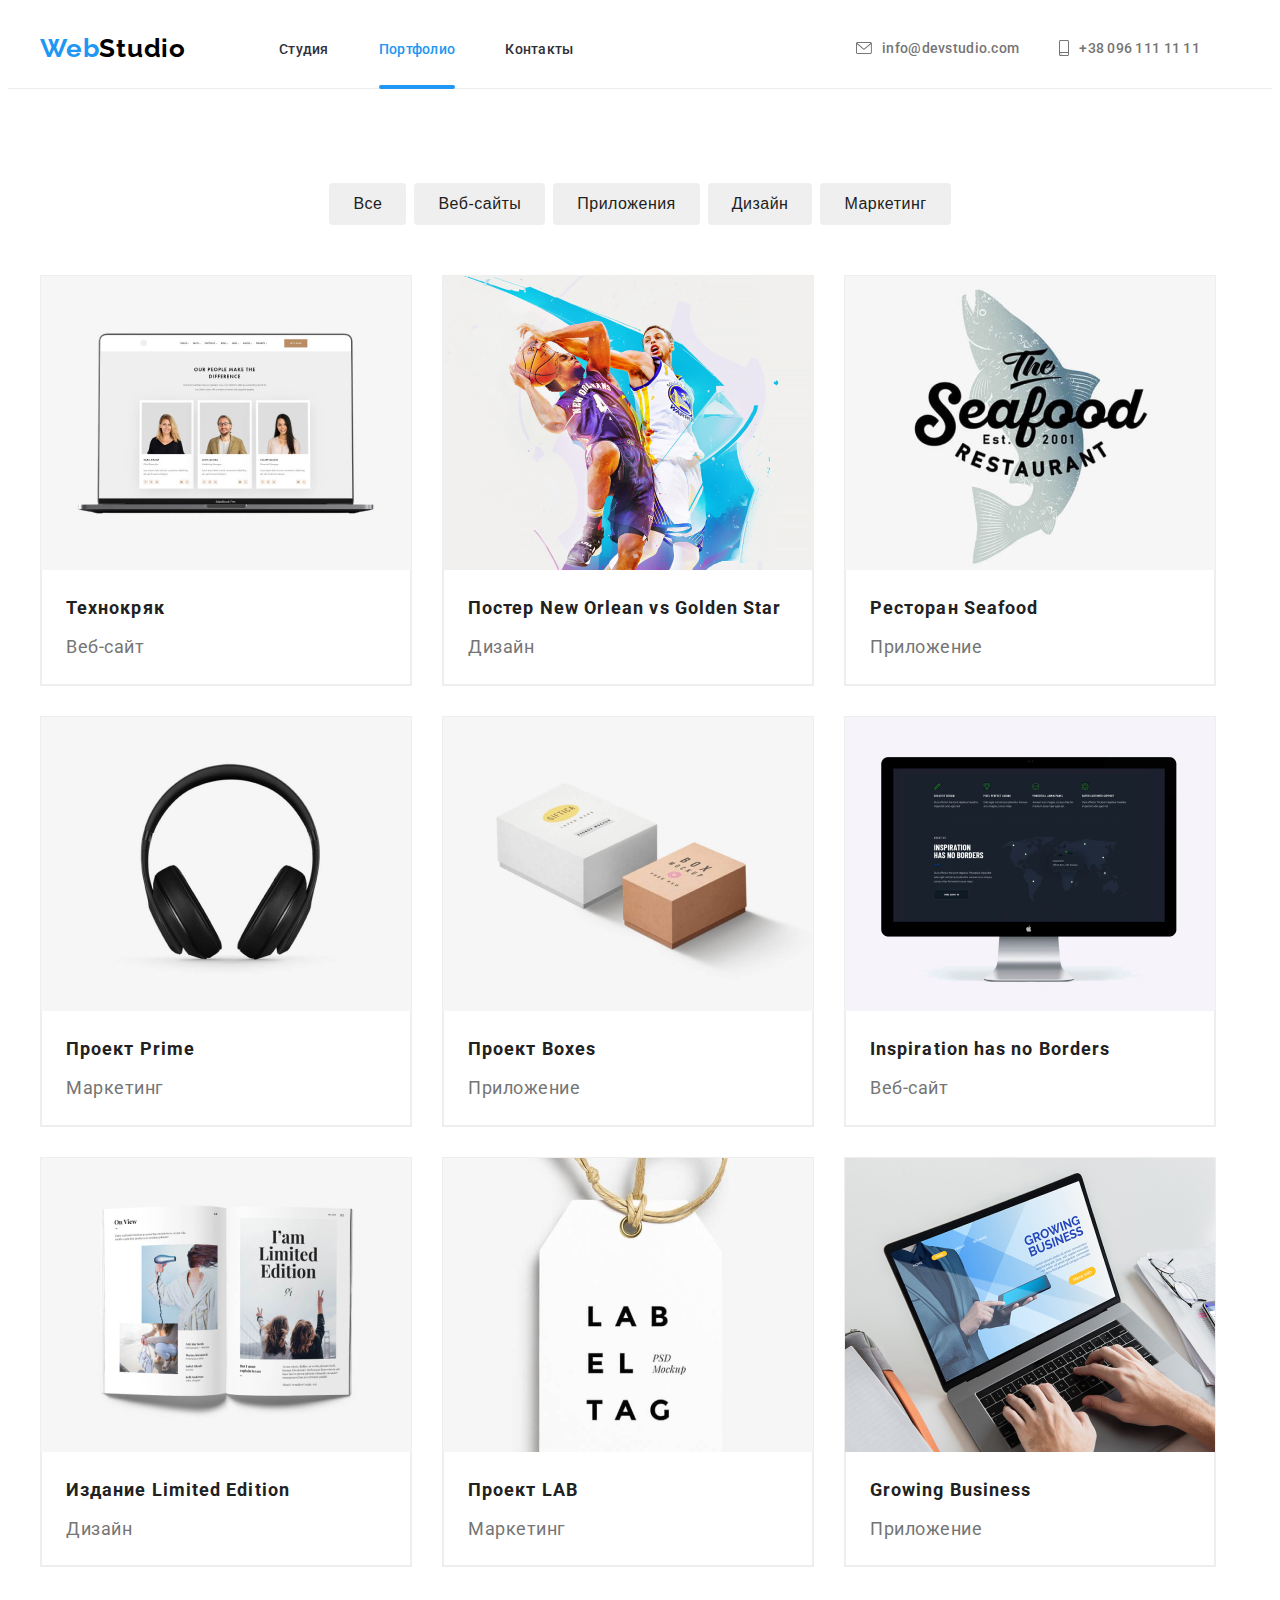
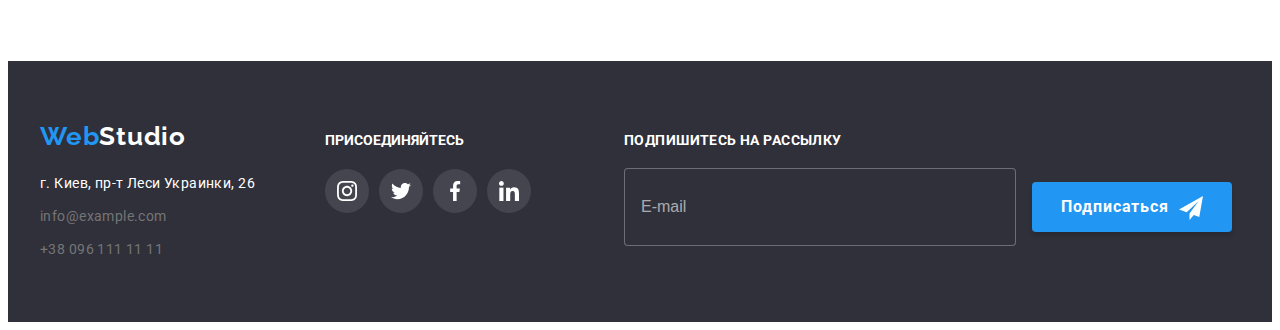
==== portfolio.html @ 3c667048 "hw 06 upd" ====
<!DOCTYPE html>
<html lang="ru">
  <head>
    <meta charset="UTF-8" />
    <meta http-equiv="X-UA-Compatible" content="IE=edge" />
    <meta name="viewport" content="width=device-width, initial-scale=1.0" />
    <title>Портфолио</title>
    <link rel="preconnect" href="https://fonts.googleapis.com" />
    <link rel="preconnect" href="https://fonts.gstatic.com" crossorigin />
    <link
      href="https://fonts.googleapis.com/css2?family=Montserrat:ital,wght@0,700;1,700&family=Raleway:wght@700&family=Roboto:wght@400;500;700;900&display=swap"
      rel="stylesheet"
    />
    <link
      rel="stylesheet"
      href="https://cdnjs.cloudflare.com/ajax/libs/modern-normalize/1.1.0/modern-normalize.min.css"
      integrity="sha512-wpPYUAdjBVSE4KJnH1VR1HeZfpl1ub8YT/NKx4PuQ5NmX2tKuGu6U/JRp5y+Y8XG2tV+wKQpNHVUX03MfMFn9Q=="
      crossorigin="anonymous"
      referrerpolicy="no-referrer"
    />
    <link rel="stylesheet" href="./css/styles.css" />
  </head>
  <body>
    <!--Header-->
    <header class="page-header">
      <div class="container page-header-container">
        <nav class="navigation">
          <a class="logo" href="index.html">
            Web<span class="logo-part-header">Studio</span>
          </a>
          <ul class="menu list">
            <li class="menu-item">
              <a class="menu-link link" href="index.html">Студия</a>
            </li>
            <li class="menu-item">
              <a class="menu-link current link" href="portfolio.html">Портфолио</a>
            </li>
            <li class="menu-item">
              <a class="menu-link link" href="">Контакты</a>
            </li>
          </ul>
        </nav>
        <ul class="contacts-list list">
          <li class="contacts-list-item">
            <a class="header-contacts-link" href="mailto:info@devstudio.com">
              <svg class="contact-icon" width="16" height="12">
                <use href="./images/sprite.svg#email"></use>
              </svg>
              info@devstudio.com</a
            >
          </li>
          <li class="contacts-list-item">
            <a class="header-contacts-link" href="tel:+380961111111">
              <svg class="contact-icon" width="10" height="16">
                <use href="./images/sprite.svg#phone"></use>
              </svg>
              +38 096 111 11 11
            </a>
          </li>
        </ul>
      </div>
    </header>
    <main>
      <section class="section">
        <div class="container">
          <ul class="button-list list">
            <li class="button-list-item">
              <button class="modal-btn-portfolio" type="button">Все</button>
            </li>
            <li class="button-list-item">
              <button class="modal-btn-portfolio" type="button">
                Веб-сайты
              </button>
            </li>
            <li class="button-list-item">
              <button class="modal-btn-portfolio" type="button">
                Приложения
              </button>
            </li>
            <li class="button-list-item">
              <button class="modal-btn-portfolio" type="button">Дизайн</button>
            </li>
            <li class="button-list-item">
              <button class="modal-btn-portfolio" type="button">
                Маркетинг
              </button>
            </li>
          </ul>
          <ul class="portfolio-list list">
            <li class="portfolio-list-item">
              <a href="#" class="portfolio-link">
              <div class="portfolio-card-thumb">
              <img
                src="./images/techno.jpg"
                alt="Технокряк"
                width="370"
                height="294"
              />
              <div class="portfolio-overlay-container">
                <p class="overlay-text">
                Ресурс предлагает комплексные предложения с разным уровнем функционала и сервисов. 
                Все это позволит посетителю получить исчерпывающие сведения o компании или частном лице.
                </p>
              </div>  
              </div>
              <div class="portfolio-border">
                <h2 class="project-title">Технокряк</h2>
                <p class="project-type">Веб-сайт</p>
              </div>
              </a>
            </li>
            <li class="portfolio-list-item">
              <a href="" class="portfolio-link">
              <div class="portfolio-card-thumb">
              <img
                src="./images/goldenstar.jpg"
                alt="Постер New Orlean vs Golden Star"
                width="370"
                height="294"
              />
              <div class="portfolio-overlay-container">
                <p class="overlay-text">
                Ресурс предлагает комплексные предложения с разным уровнем функционала и сервисов. Все это позволит посетителю получить исчерпывающие сведения o компании или частном лице.
                </p>
              </div>
              </div>
              <div class="portfolio-border">
                <h2 class="project-title">Постер New Orlean vs Golden Star</h2>
                <p class="project-type">Дизайн</p>
              </div>
              </a>
            </li>
            <li class="portfolio-list-item">
              <a href="#" class="portfolio-link">
              <div class="portfolio-card-thumb">
              <img
                src="./images/seafood.jpg"
                alt="Ресторан Seafood"
                width="370"
                height="294"
              />
              <div class="portfolio-overlay-container">
                <p class="overlay-text">
                Ресурс предлагает комплексные предложения с разным уровнем функционала и сервисов. Все это позволит посетителю получить исчерпывающие сведения o компании или частном лице.
                </p>
              </div>
              </div>
              <div class="portfolio-border">
                <h2 class="project-title">Ресторан Seafood</h2>
                <p class="project-type">Приложение</p>
              </div>
              </a>
            </li>
            <li class="portfolio-list-item">
              <a href="#" class="portfolio-link">
              <div class="portfolio-card-thumb">
              <img
                src="./images/prime.jpg"
                alt="Проект Prime"
                width="370"
                height="294"
              />
              <div class="portfolio-overlay-container">
                <p class="overlay-text">
                Ресурс предлагает комплексные предложения с разным уровнем функционала и сервисов. Все это позволит посетителю получить исчерпывающие сведения o компании или частном лице.
              </p>
              </div>
              </div>        
              <div class="portfolio-border">
                <h2 class="project-title">Проект Prime</h2>
                <p class="project-type">Маркетинг</p>
              </div>
              </a>
            </li>
            <li class="portfolio-list-item">
              <a href="#" class="portfolio-link">
              <div class="portfolio-card-thumb">
              <img
                src="./images/boxes.jpg"
                alt="Проект Boxes"
                width="370"
                height="294"
              />
              <div class="portfolio-overlay-container">
                <p class="overlay-text">
                Ресурс предлагает комплексные предложения с разным уровнем функционала и сервисов. Все это позволит посетителю получить исчерпывающие сведения o компании или частном лице.
                </p>
              </div>
              </div>              
              <div class="portfolio-border">
                <h2 class="project-title">Проект Boxes</h2>
                <p class="project-type">Приложение</p>
              </div>
              </a>
            </li>
            <li class="portfolio-list-item">
              <a href="#" class="portfolio-link">
              <div class="portfolio-card-thumb">
              <img
                src="./images/inspiration.jpg"
                alt="Inspiration has no Borders"
                width="370"
                height="294"
              />
              <div class="portfolio-overlay-container">
                <p class="overlay-text">
                Ресурс предлагает комплексные предложения с разным уровнем функционала и сервисов. Все это позволит посетителю получить исчерпывающие сведения o компании или частном лице.
                </p>
              </div>
              </div>              
              <div class="portfolio-border">
                <h2 class="project-title">Inspiration has no Borders</h2>
                <p class="project-type">Веб-сайт</p>
              </div>
              </a>
            </li>
            <li class="portfolio-list-item">
              <a href="#" class="portfolio-link">
              <div class="portfolio-card-thumb">
              <img
                src="./images/edition.jpg"
                alt="Издание Limited Edition"
                width="370"
                height="294"
              />
              <div class="portfolio-overlay-container">
                <p class="overlay-text">
                Ресурс предлагает комплексные предложения с разным уровнем функционала и сервисов. Все это позволит посетителю получить исчерпывающие сведения o компании или частном лице.
                </p>
              </div>
              </div>
              <div class="portfolio-border">
                <h2 class="project-title">Издание Limited Edition</h2>
                <p class="project-type">Дизайн</p>
              </div>
              </a>
            </li>
            <li class="portfolio-list-item">
              <a href="#" class="portfolio-link">
              <div class="portfolio-card-thumb">
              <img
                src="./images/lab.jpg"
                alt="Проект LAB"
                width="370"
                height="294"
              />
              <div class="portfolio-overlay-container">
                <p class="overlay-text">
                Ресурс предлагает комплексные предложения с разным уровнем функционала и сервисов. Все это позволит посетителю получить исчерпывающие сведения o компании или частном лице.
                </p>
                </div>
              </div>
              <div class="portfolio-border">
                <h2 class="project-title">Проект LAB</h2>
                <p class="project-type">Маркетинг</p>
              </div>
              </a>
            </li>
            <li class="portfolio-list-item">
              <a href="#" class="portfolio-link">
              <div class="portfolio-card-thumb">
              <img
                src="./images/business.jpg"
                alt="Growing Business"
                width="370"
                height="294"
              />
              <div class="portfolio-overlay-container">
                <p class="overlay-text">
                Ресурс предлагает комплексные предложения с разным уровнем функционала и сервисов. Все это позволит посетителю получить исчерпывающие сведения o компании или частном лице.
                </p>
                </div>
              </div>
              <div class="portfolio-border">
                <h2 class="project-title">Growing Business</h2>
                <p class="project-type">Приложение</p>
              </div>
              </a>
            </li>
          </ul>
        </div>
      </section>
    </main>
    <!--Footer-->
    <footer class="page-footer">
      <div class="container">
        <div class="footer-wrapper">
          <div class="adress-wrapper">
        <a class="logo-footer" href="index.html">
          Web<span class="logo-part-footer">Studio</span>
        </a>
        <address class="footer-address">
          <ul class="footer-address-list list">
            <li class="footer-list-item">
              <a
                class="footer-address-maps link"
                href="https://goo.gl/maps/jiqahMMm5n6kGXaM7"
                target="_blank"
                rel="noopener noreferrer"
              >
                г. Киев, пр-т Леси Украинки, 26</a
              >
            </li>
            <li class="footer-list-item">
              <a class="footer-contact-mail" href="mailto:info@example.com"
                >info@example.com</a
              >
            </li>
            <li class="footer-list-item">
              <a class="footer-phone-number" href="tel:+380961111111">
                +38 096 111 11 11</a
              >
            </li>
          </ul>
        </address>
      </div>
      <div class="follow-us-container">
        <p class="footer-social-title">ПРИСОЕДИНЯЙТЕСЬ</p>
        <ul class="footer-social-list list">
          <li class="footer-social-item">
            <a
              class="socials-link"
              href=""
              target="_blank"
              rel="noopener noreferrer"
              aria-label="Instagram"
            >
              <svg class="icon-footer" width="20" height="20">
                <use href="./images/sprite.svg#instagram-1"></use>
              </svg>
            </a>
          </li>
          <li class="footer-social-item">
            <a
              class="socials-link"
              href=""
              target="_blank"
              rel="noopener noreferrer"
              aria-label="Twitter"
            >
              <svg class="icon-footer" width="20" height="20">
                <use href="./images/sprite.svg#twitter-1"></use>
              </svg>
            </a>
          </li>
          <li class="footer-social-item">
            <a
              class="socials-link"
              href=""
              target="_blank"
              rel="noopener noreferrer"
              aria-label="Facebook"
            >
              <svg class="icon-footer" width="20" height="20">
                <use href="./images/sprite.svg#facebook-1"></use>
              </svg>
            </a>
          </li>
          <li class="footer-social-item">
            <a
              class="socials-link"
              href=""
              target="_blank"
              rel="noopener noreferrer"
              aria-label="Linkedin"
            >
              <svg class="icon-footer" width="20" height="20">
                <use href="./images/sprite.svg#linkedin-1"></use>
              </svg>
            </a>
          </li>
        </ul>
      </div>
      <div class="footer-sm-follow">
        <p class="footer-sm-text">Подпишитесь на рассылку</p>
        <form class="footer-sm-form">
          <label for="submit-mail" class="footer-sm-label"></label>
          <input class="footer-sm-input" type="email" name="submit-email" id="submit-email" placeholder="E-mail">
          <button class="footer-sm-button" type="submit">Подписаться
            <div class="send-icon-container">
              <svg class="send-icon">
                <use href="./images/icons.svg#send-icon"></use>
              </svg>
            </div>
          </button>
        </form>
      </div>
    </div>
  </div>
    </footer>
  </body>
</html>
---- css/styles.css ----
:root {
    --white: #fff;
    --dark-white: #f5f4fa;
    --black: #000;
    --dark-grey: #2F303A;
    --light-grey: #757575;
    --nero-grey: #212121;
    --aqua-blue: #2196f3;
    --btn-blue: #188ce8;
    --header-grey: #ECECEC;
    --border-grey: #EEEEEE;
    --border-second-color: #afb1b8;
    --transition-duration-function: 250ms cubic-bezier(0.4, 0, 0.2, 1);
    --backdrop-bg-color: #00000033;
    --modal-button-border: #0000001A;
}

body {
    font-family: 'Roboto', sans-serif;

}

h1,
h2,
h3,
p {
    margin-top: 0;
    margin-bottom: 0;
}

ul,
ol {
    margin-top: 0;
    margin-bottom: 0;
    padding-left: 0;
}

header {
    border-bottom: 1px solid var(--header-grey);
}



img {
    display: block;
}

.container {
    width: 1200px;
    margin-left: auto;
    margin-right: auto;
    padding-left: 15px;
    padding-right: 15px;
}

.section {
    padding-top: 94px;
    padding-bottom: 94px;
}


.page-header-container {
     display: flex;
     align-items: center;
     justify-content: space-between;
}

.navigation {
    display: flex;
    align-items: center;
    justify-content: space-between;
}

.contacts-list {
    display: flex;
    justify-content: space-between;
}

.menu {
    display: flex;
    margin-left: 93px;
}
 
.link {
    position: relative;
    text-decoration: none;
    transition-property: color;
    transition-duration: 250ms;
    transition-timing-function: cubic-bezier(0.4, 0, 0.2, 1);
}
 
.link:hover,
.link:focus {
    color: var(--aqua-blue);
    fill: var(--aqua-blue);
}



.list {
    list-style: none;
}


.menu-link {
    display: block;
    font-weight: 500;
    font-size: 14px;
    line-height: 1.14;
    letter-spacing: 0.02em; 
    color: var(--dark-grey);

    transition-property: color;
    transition-duration: 250ms;
    transition-timing-function: cubic-bezier(0.4, 0, 0.2, 1);

}


.menu-link:hover,
.menu-link:focus {
    color: var(--aqua-blue);
}

.current {
    color: var(--aqua-blue);
}

.menu-item {
    position: relative;
}

.menu-link {
    display: inline-block;
}

.menu-item .current::after {
    content: "";
    width: 100%;
    height: 4px;
    position: absolute;
    right: 0;
    bottom: -32px;

    background-color: var(--aqua-blue);
    border-radius: 2px;
}

.menu-item:not(:last-child) {
    margin-right: 50px;
}


.logo {
    font-family: 'Raleway', sans-serif;
    font-weight: 700;
    font-size: 26px;
    line-height: 1.19;
    letter-spacing: 0.03em;   
    color: var(--aqua-blue);
    text-decoration: none;
}

.logo-footer {
    font-family: 'Raleway', sans-serif;
    font-weight: 700;
    font-size: 26px;
    line-height: 1.19;
    letter-spacing: 0.03em;
    color: var(--aqua-blue);
    text-decoration: none;
}

.logo-part-header {
    font-family: 'Raleway', sans-serif;
    font-weight: 700;
    font-size: 26px;
    line-height: 1.19;
    letter-spacing: 0.03em;
    color: var(--black);
}

.logo-part-footer {
    font-family: 'Raleway', sans-serif;
    font-weight: 700;
    font-size: 26px;
    line-height: 1.19;
    letter-spacing: 0.03em;
    color: var(--white)
}

.contacts-list-item {
    margin-left: auto;
    margin-right: 40px;
}

.contact-icon {
    margin-right: 10px;
}

.contact-icon {
    fill: currentColor;
    transition-property: fill;
    transition-duration: 250ms;
    transition-timing-function: cubic-bezier(0.4, 0, 0.2, 1);
}



.header-contacts-link {
    display: flex;
    padding: 32px 0 32px;
    align-items: center;
    font-weight: 500;
    font-size: 14px;
    line-height: 16px;
    letter-spacing: 0.02em;
    text-decoration: none;
    color: var(--light-grey);
    transition-property: color, fill;
    transition-duration: 250ms;
    transition-timing-function: cubic-bezier(0.4, 0, 0.2, 1);
} 

.header-contacts-link:hover,
.header-contacts-link:focus {
    color: var(--aqua-blue);
    fill: var(--aqua-blue);
}

.contact-icon:hover {
    fill: var(--aqua-blue);
}


.hero {
    padding-top: 200px;
    padding-bottom: 200px;
    margin: auto;
    max-width: 1600px;
    min-height: 600px;
    background-color: var(--dark-grey);
    background-image: linear-gradient(to right, rgba(47, 48, 58, 0.4), rgba(47, 48, 58, 0.4)), url(../images/hero/bg.jpeg.jpg);
    background-repeat: no-repeat;
    background-position: center;
    background-size: cover;
    text-align: center;
}


.studio-tagline {
    margin-bottom: 30px;
    margin: 0 auto 30px auto;
    width: 696px;
    font-weight: 900;
    font-size: 44px;
    line-height: 1.36;
    text-align: center;
    letter-spacing: 0.06em;
    text-transform: uppercase;
    color: var(--white);
}
.modal-btn {
    margin: 0 auto;
    padding: 10px 32px;
    font-weight: 700;
    font-size: 16px;
    line-height: 1.88;
    letter-spacing: 0.06em;
    cursor: pointer;
    color: var(--white);
    background-color: var(--aqua-blue);
    border: none;
    display: block;
    outline: none;
    box-shadow: 0px 4px 4px rgba(0, 0, 0, 0.15);
    border-radius: 4px;

    transition-property: background-color;
    transition-duration: 250ms;
    transition-timing-function: cubic-bezier(0.4, 0, 0.2, 1);
}

.modal-btn:hover,
.modal-btn:focus {
    background-color: var(--btn-blue);
    color: var(--white);
}

.section-begin-title {
    margin-bottom: 50px;
    font-weight: 700;
    font-size: 36px;
    line-height: 1.17;
    text-align: center;
    letter-spacing: 0.03em;
    color: var(--nero-grey);
}

.visually-hidden {
    position: absolute;
    width: 1px;
    height: 1px;
    margin: -1px;
    margin: 0;
    padding: 0;
    overflow: hidden;
    border: 0;
    clip: rect(0 0 0 0);
}


.advantages-section {
    padding-bottom: 0;
}

.advantages-list {
    display: flex;
    flex-wrap: wrap;
}

.advantages-list-title {
    margin-bottom: 10px;
    font-weight: 700;
    font-size: 14px;
    line-height: 1.14;
    letter-spacing: 0.03em;
    text-transform: uppercase;
    color: var(--nero-grey);
}

.advantages-list-item {
    width: 270px;
    flex-basis: calc((100% - 120px) / 4);
    margin-right: 30px;
}

.advantages-svg-container {
    display: flex;
    justify-content: center;
    align-items: center;
    background-color: var(--dark-white);
    width: 270px;
    height: 120px;
    margin-bottom: 30px;
    border-radius: 4px;
}

/*.team-members-card {
    background-color: var(--white);
    border-radius: 0px 0px 4px 4px;
    box-shadow: 0px 1px 3px rgba(0, 0, 0, 0.12), 0px 1px 1px rgba(0, 0, 0, 0.14), 0px 2px 1px rgba(0, 0, 0, 0.2);
}*/

.advantages-svg {
    margin: 25px 100px;
    width: 70px;
    height: 70px;
    background-position: center;
}

.advantages-list-item:last-child{
    margin-right: 0;
}


.advantages-text {
    font-size: 14px;
    line-height: 1.71;
    letter-spacing: 0.03em;
    color: var(--light-grey);
}

.services-section {
    padding-top: 0px;
}

.services-title {
    margin-bottom: 50px;
    font-weight: 700;
    font-size: 36px;
    line-height: 1.17;
    letter-spacing: 0.03em;
    text-align: center;
    color: var(--black)
}

.service-list {
    display: flex;
    justify-content: space-between;
    display: flex;
}

.service-list-item {
    position: relative;
}

.service-list-item:not(:last-child) {
    margin-right: 30px;
}

.service-img {
    display: block;
}

.services-container {
    position: relative;
}

.services-text-container {
    position: absolute;
    bottom: 0;
    right: 0;

    display: flex;
    justify-content: center;
    align-items: center;

    width: 370px;
    height: 70px;
    background: var(--dark-grey);
    opacity: 0.8;
    
}


.services-text-container .services-text {
    font-weight: 700;
    font-size: 14px;
    line-height: 1.1;
    letter-spacing: 0.03em;
    text-align: center;

    text-transform: uppercase;
    color: var(--white);
}

.team-members-section {
    font-size: 16px;
    line-height: 1.19;
    letter-spacing: 0.03em;
    background-color: var(--dark-white);
}

.team-members-list {
    display: flex;
}

.team-members-title {
    margin-bottom: 50px;
    font-weight: 700;
    font-size: 36px;
    line-height: 1.17;
    letter-spacing: 0.03em;
    text-align: center;
    color: var(--black)
}

.team-img {
    display: block;
}


.team-members-list {
    letter-spacing: 0.03em;
    display: flex;
    flex-wrap: wrap;
}

.team-members-card {
    background-color: var(--white);
    border-radius: 0px 0px 4px 4px;
    box-shadow: 0px 1px 3px rgba(0, 0, 0, 0.12),0px 1px 1px rgba(0, 0, 0, 0.14),0px 2px 1px rgba(0, 0, 0, 0.2);
}

.team-members-card:not(:nth-child(4n)) {
    margin-right: 30px;
}

.team-members-card-wrapper {
    padding-top: 30px;
    padding-bottom: 30px;
}



.team-member-name {
    margin-bottom: 10px;
    font-weight: 500;
    font-size: 16px;
    line-height: 1.19;
    text-align: center;
    letter-spacing: 0.03em;
    color: var(--nero-grey);
}

.team-member-profession {
    margin-bottom: 16px;
    font-size: 16px;
    line-height: 1.19;
    text-align: center;
    letter-spacing: 0.03em;
    color: var(--light-grey);
}

.team-box-link {
    display: flex;
    margin: 0;
    padding: 0;
    justify-content: center;
}

.sm-list {
    margin-right: 10px;
    display: flex;
    flex-basis: calc(100% / 6 - 30px);
}

.contacts-link {
    display: flex;
    align-items: center;
    justify-content: center;
    width: 44px;
    height: 44px;
    border-radius: 50%;
    background-color: var(--white);

    transition-property: background-color;
    transition-duration: 250ms;
    transition-timing-function: cubic-bezier(0.4, 0, 0.2, 1);
}

.contacts-link:not(:last-child) {
    margin-right: 10px;
}

.contacts-link:hover,
.contacts-link:focus {
    background-color: var(--aqua-blue);
}

.contacts-link:hover .sm-icon,
.contacts-link:focus .sm-icon {
    fill: var(--white);
}

.sm-icon {
    width: 20px;
    height:20px;
    fill: var(--border-second-color)

}


.item-partner {
    display: flex;
    justify-content: space-between;
    margin: 0;
    padding: 0;
}

.title-partner {
    color: var(--nero-grey);
    font-weight: 700;
    font-size: 36px;
    line-height: 1.17;
    text-align: center;
    margin-bottom: 50px;
}

.section-partner {
    display: block;
    flex-basis: calc(100% / 6 - 30px);
}

.section-partner:not(:last-child) {
    margin-right: 30px;
}


.partner-icon {
    fill: var(--border-second-color);
    transition-property: fill;
    transition-duration: 250ms;
    transition-timing-function: cubic-bezier(0.4, 0, 0.2, 1);
}

.partner-icon:hover,
.partner-icon:focus {
    fill: var(--aqua-blue);
}

.partner-link {
    display: flex;
    justify-content: center;
    align-items: center;
    width: 170px;
    height: 90px;
    border: 1px solid var(--border-second-color);
    border-radius: 4px;

}

.partner-link {
    transition-property: border-color;
    transition-duration: 250ms;
    transition-timing-function: cubic-bezier(0.4, 0, 0.2, 1);
}

.partner-link:hover,
.partner-link:focus {
    border-color: var(--aqua-blue);
}

.partner-link:hover .partner-icon,
.partner-link:focus .partner-icon {
    fill: var(--aqua-blue);
}


.page-footer {
    padding-top: 60px;
    padding-bottom: 60px;
    background-color: var(--dark-grey);
}

.footer-wrapper {
    display: flex;
    align-items: baseline;
}



.footer-address {
    margin-top: 20px;
    font-style: inherit;
    letter-spacing: 0.03em;
}

.footer-list-item:not(:last-child) {
    margin-bottom: 9px;
}

.footer-address-maps {
    font-size: 14px;
    line-height: 1.7;
    letter-spacing: 0.03em;
    color: var(--white);
}

.footer-contact-mail {
    font-size: 14px;
    line-height: 1.7;
    letter-spacing: 0.03em;
    color: var(--light-grey);
    text-decoration: none;

}

.footer-phone-number {
    font-size: 14px;
    line-height: 1.7;
    letter-spacing: 0.03em;
    color: var(--light-grey); 
    text-decoration: none;
}

.footer-contact-mail,
.footer-phone-number {
    transition-property: color;
    transition-duration: 250ms;
    transition-timing-function: cubic-bezier(0.4, 0, 0.2, 1);
}

.footer-address-maps {
    color: var(--white);
    font-style: normal;
    display: block;
    padding: 0;
    margin: 0;

    transition-property: color;
    transition-duration: 250ms;
    transition-timing-function: cubic-bezier(0.4, 0, 0.2, 1);
}


.footer-contact-mail:hover,
.footer-contact-mail:focus {
    color: var(--aqua-blue);
}

.footer-phone-number:hover,
.footer-phone-number:focus {
    color: var(--aqua-blue);
}


.follow-us-container {
    margin-left: 70px;
}

.footer-social-title {
    margin-bottom: 20px;
    font-weight: 700;
    font-size: 14px;
    line-height: 1.14;
    text-transform: uppercase;
    color: var(--white);
    
}


.footer-social-list {
    display: flex;
    gap: 10px;
}

.footer-social-item {
    width: 44px;
    height: 44px;
}


.socials-link {
    display: flex;
    width: 44px;
    height: 44px;
    border-radius: 50%;

    align-items: center;
    justify-content: center;

    color: var(--white);
    background-color: rgba(255, 255, 255, 0.1);
}

.socials-link {
    transition-property: background-color;
    transition-duration: 250ms;
    transition-timing-function: cubic-bezier(0.4, 0, 0.2, 1);
}

.socials-link:hover,
.socials-link:focus {
    color: var(--white);
    background-color: var(--aqua-blue);
}

.icon-footer {
    fill: var(--white);
}

.footer-sm-follow {
    margin-left: 93px;

}
.footer-sm-text {
    margin-bottom: 20px;
    font-family: 'Roboto';
    font-weight: 700;
    font-size: 14px;
    line-height: calc(16 / 14);
    letter-spacing: 0.03em;
    text-transform: uppercase;
    color: var(--white);
}

.footer-sm-input {
    width: 358px;
    height: 50px;
    margin: 0;
    padding: 13px 16px;
    border-radius: 4px;

    border: 1px solid rgba(255, 255, 255, 0.3);
    background-color: var(--dark-grey);
    color: var(--white);

    cursor: pointer;

    transition-property: border-color;
    transition-duration: 250ms;
    transition-timing-function: cubic-bezier(0.4, 0, 0.2, 1);
}

.footer-sm-input:hover,
.footer-sm-input:focus {
    outline: none;
    border-color: var(--aqua-blue);
}

.footer-sm-input::placeholder {
    font-size: 16px;
    line-height: 1.25;

    color: rgba(255, 255, 255, 0.6);
}

.footer-sm-button {
    display: inline-flex;
    align-items: center;
    justify-content: center;
    
    width: 200px;
    height: 50px;

    border: none;
    margin: 0;
    border-radius: 4px;
  
    background: var(--aqua-blue);
    box-shadow: 0px 4px 4px rgba(0, 0, 0, 0.15);
    color: var(--white);
    
    font-family: 'Roboto';
    font-weight: 700;
    font-size: 16px;
    line-height: 1.87;
    letter-spacing: 0.06em;
  
    cursor: pointer;
    margin-left: 12px;

    transition-property: background-color;
    transition-duration: 250ms;
    transition-timing-function: cubic-bezier(0.4, 0, 0.2, 1);

}

.footer-sm-button:hover,
.footer-sm-button:focus {
    background-color: var(--btn-blue);
}

.send-icon-container {
    margin-left: 10px;
    margin-top: 13px;
}

.send-icon {
    width: 24px;
    height: 24px;
    fill: var(--white);
}


/*============================Portfolio==========================*/

.button-list {
    margin-bottom: 50px;
    display: flex;
    justify-content: center;
}

.portfolio-list {
    display: flex;
    flex-wrap: wrap;
    flex-basis: calc(100% - 60px / 2);
    margin: 0;
    padding: 0;
}

.portfolio-list-item {
    display: flex;
    width: 370px;
    margin-right: 30px;
    margin-bottom: 30px;
    background-color: var(--white);
    border: 1px solid var(--border-grey);
}



.portfolio-list-item:hover,
.portfolio-list-item:focus {
    box-shadow: 0px 1px 1px rgba(0, 0, 0, 0.12), 0px 4px 4px rgba(0, 0, 0, 0.06), 1px 4px 6px rgba(0, 0, 0, 0.16);

}


.portfolio-list-item:nth-child(3n) {
    margin-right: 0px;
}

.portfolio-list-item:nth-last-child(-n + 3) {
    margin-bottom: 0px;
}


.portfolio-link {
    display: inline-block;
    text-decoration: none;
    width: 100%;
    height: 100%;
    transition-property: box-shadow;
    transition-duration: 250ms;
    transition-timing-function: cubic-bezier(0.4, 0, 0.2, 1);
}

.portfolio-link:hover,
.portfolio-link:focus {
    box-shadow: 0px 4px 4px rgba(0, 0, 0, 0.25);
}

.portfolio-card-thumb {
    position: relative;
    overflow: hidden;
}

.portfolio-overlay-container {
    position: absolute;
    top: 0;
    left: 0;
    width: 100%;
    height: 100%;


    transform: translateY(200%);
    transition-property: transform;
    transition-duration: 250ms;
    transition-timing-function: cubic-bezier(0.4, 0, 0.2, 1);

    background: var(--aqua-blue);

    padding: 63px 23px;
}

.portfolio-link:hover .portfolio-overlay-container,
.portfolio-link:focus .portfolio-overlay-container {


    transform: translateY(0);
}

.overlay-text {
    font-size: 18px;
    line-height: 156%;
    color: var(--white);
}



.portfolio-border {
    padding: 20px 24px;
    border-left: 1px solid var(--border-grey);
    border-top: 0;
    border-right: 1px solid var(--border-grey);
    border-bottom: 1px solid var(--border-grey);

}





.project-title {
    margin-bottom: 4px;
    font-weight: 700;
    font-size: 18px;
    line-height: 2;
    letter-spacing: 0.06em;
    color: var(--nero-grey);
}



.project-type {
    font-size: 18px;
    line-height: 1.88;
    letter-spacing: 0.03em;
    color: var(--light-grey);
}

/*
.modal-btn-portfolio-link {
    color: var(--nero-grey);
    transition: color var(--transition-duration-function);
}*/

.modal-btn-portfolio {
    padding: 6px 22px;
    font-weight: 500;
    font-size: 16px;
    line-height: 1.62;
    text-align: center;
    letter-spacing: 0.03em;
    cursor: pointer;
    color: var(--nero-grey);
    border-radius: 4px;
    border-color: transparent;
    transition-property: color;
    transition-duration: 250ms;
    transition-timing-function: cubic-bezier(0.4, 0, 0.2, 1);
}

.modal-btn-portfolio:hover,
.modal-btn-portfolio:focus {
    background-color: var(--aqua-blue);
    box-shadow: 0px 3px 1px rgba(0, 0, 0, 0.1), 0px 1px 2px rgba(0, 0, 0, 0.08), 0px 2px 2px rgba(0, 0, 0, 0.12);
    color: var(--dark-white);
}

.button-list-item:not(:last-child) {
    margin-right: 8px;
}



/*backdrop*/

.backdrop {
    position: fixed;
    top: 0;
    left: 0;
    width: 100%;
    height: 100%;

    background-color: var(--backdrop-bg-color);
    z-index: 100;
    transition-property: opacity, visibility;
    transition-duration: 250ms;
    transition-timing-function: cubic-bezier(0.4, 0, 0.2, 1);

}   

.backdrop.is-hidden {
    visibility: hidden;
    opacity: 0;
    pointer-events: none;
}

.backdrop.backdrop.is-hidden .modal {
    transform: translate(-50%, -50%) scale(0.8);
}

.modal {
    position: absolute;
    min-width: 530px;
    min-height: 580px;
    background-color: var(--white);
    top: 50%;
    left: 50%;
    transform: translate(-50%, -50%);
    padding: 40px;
    box-shadow: 0px 1px 3px rgba(0, 0, 0, 0.12), 0px 1px 1px rgba(0, 0, 0, 0.14),
    0px 2px 1px rgba(0, 0, 0, 0.2);
    border-radius: 4px;

    transform: translate(-50%, -50%) scale(1);
    transition-property: opacity;
    transition-duration: 250ms;
    transition-timing-function: cubic-bezier(0.4, 0, 0.2, 1);
}



.modal-close-button {
    position: absolute;
    top: 8px;
    right: 8px;
    width: 30px;
    height: 30px;
    background-color: transparent;
    border: 1px solid rgba(0, 0, 0, 0.1);
    padding: 0;
    border-radius: 50%;
    display: flex;
    justify-content: center;
    align-items: center;
    cursor: pointer;

    transition-property: color;
    transition-duration: 250ms;
    transition-timing-function: cubic-bezier(0.4, 0, 0.2, 1);
}

.modal-close-button:hover,
.modal-close-button:focus {
    fill: var(--btn-blue);
}

.modal-close-icon {
    width: 18px;
    height: 18px;

    transition-property: fill;
    transition-duration: 250ms;
    transition-timing-function: cubic-bezier(0.4, 0, 0.2, 1);
}
/*
.modal-close-icon:hover,
.modal-close-icon:focus {
    fill: var(--btn-blue);
}
*/
.call-back-title {
    font-family: 'Roboto';
    font-weight: 700;
    font-size: 20px;
    line-height: calc(23/20);
    text-align: center;
    letter-spacing: 0.03em;
    margin-bottom: 12px;
    display: block;

    color: var(--nero-grey);
}


.contacts-form-label {
    font-family: 'Roboto';
    font-size: 12px;
    line-height: calc(14/12);
    letter-spacing: 0.01em;
    display: block;
    color: var(--light-grey);
    margin-bottom: 4px;
}



.contacts-form-box {
    position: relative;
    display: block;
} 


.contacts-form-icon {
    position: absolute;
    width: 18px;
    height: 18px;
    left: 12px;
    top: 50%;
    fill: var(--nero-grey);

    transform: translateY(-50%);

    transition-property: fill;
    transition-duration: 250ms;
    transition-timing-function: cubic-bezier(0.4, 0, 0.2, 1);
}

.contacts-form-name {
    display: block;
    width: 100%;
    height: 40px;
    border: 1px solid rgba(33, 33, 33, 0.2);
    border-radius: 4px;
    padding-left: 42px;
    margin-bottom: 10px;
    
    cursor: pointer;

    transition-property: border-color;
    transition-duration: 250ms;
    transition-timing-function: cubic-bezier(0.4, 0, 0.2, 1);
}

.contacts-form-name:hover,
.contacts-form-name:focus {
    outline: none;
    border-color: var(--aqua-blue);
}

.contacts-form-name:hover + .contacts-form-icon,
.contacts-form-name:focus + .contacts-form-icon {
    fill: var(--aqua-blue);
}


textarea {
    resize: none;
    border: 1px solid rgba(33, 33, 33, 0.2);
    border-radius: 4px;
    padding: 12px 16px;
    font-size: 12px;
    line-height: 1.17;
    letter-spacing: 0.01em;
    height: 120px;
    margin-bottom: 20px;

    cursor: pointer;

    transition-property: border-color;
    transition-duration: 250ms;
    transition-timing-function: cubic-bezier(0.4, 0, 0.2, 1);
}

textarea:hover,
textarea:focus {
    outline: none;
    border-color: var(--aqua-blue);
}

.contacts-form-comment {
    width: 100%;
}

.contacts-form-comment::placeholder {
    font-size: 12px;
    line-height: 1.17;
    letter-spacing: 0.01em;
    color: rgba(117, 117, 117, 0.5);
}


.contacts-checkbox-lbl {
    position: relative;
    display: flex;
    align-items: center;
    margin-bottom: 30px;
}

.contacts-form-checkbox {
    outline: 2px solid var(--black);
}

.hidden-checkbox {
    position: absolute;
    width: 1px;
    height: 1px;
    overflow: hidden;
    border: 0;
    clip: rect(0 0 0 0);
}

.use-box {
    transition-property: opacity;
    transition-duration: 250ms;
    transition-timing-function: cubic-bezier(0.4, 0, 0.2, 1);
}

.use-accept {
    opacity: 0;
    transition-property: opacity;
    transition-duration: 250ms;
    transition-timing-function: cubic-bezier(0.4, 0, 0.2, 1);
}

.contacts-form-checkbox:checked + .checkbox-icon .use-accept {
    opacity: 1;
}

.contacts-form-checkbox:checked + .checkbox-icon .use-box {
    opacity: 0;
}

.checkbox-icon {    
    position: absolute;
    top: 40%;
    left: 12px;
    transform: translateY(-40%);
    cursor: pointer;
    width: 16px;
    height: 15px;
}


.contacts-form-text {
    user-select: none;
    font-size: 14px;
    line-height: calc(24 / 14);
    letter-spacing: 0.03em;
    color: var(--light-grey);
    margin-left: 35px;

}


.contacts-form-link {
    color: var(--aqua-blue);
    text-decoration-line: underline;

}


.contacts-form-button {
    display: flex;
    align-items: center;
    justify-content: center;
    width: 200px;
    height: 50px;

    margin: 0 auto;
    padding: 10px 56px;

    font-family: 'Roboto';
    font-weight: 700;
    font-size: 16px;
    line-height: 1.88;
    letter-spacing: 0.06em;
    text-align: center;
    text-decoration: none;
    cursor: pointer;

    color: var(--white);
    background: var(--aqua-blue);
    border: none;

    

    box-shadow: 0px 4px 4px rgba(0, 0, 0, 0.15);
    border-radius: 4px;

    transition-property: background;
    transition-duration: 250ms;
    transition-timing-function: cubic-bezier(0.4, 0, 0.2, 1);
}

.contacts-form-button:hover,
.contacts-form-button:focus {
    background-color: var(--btn-blue);
    color: var(--white);
}
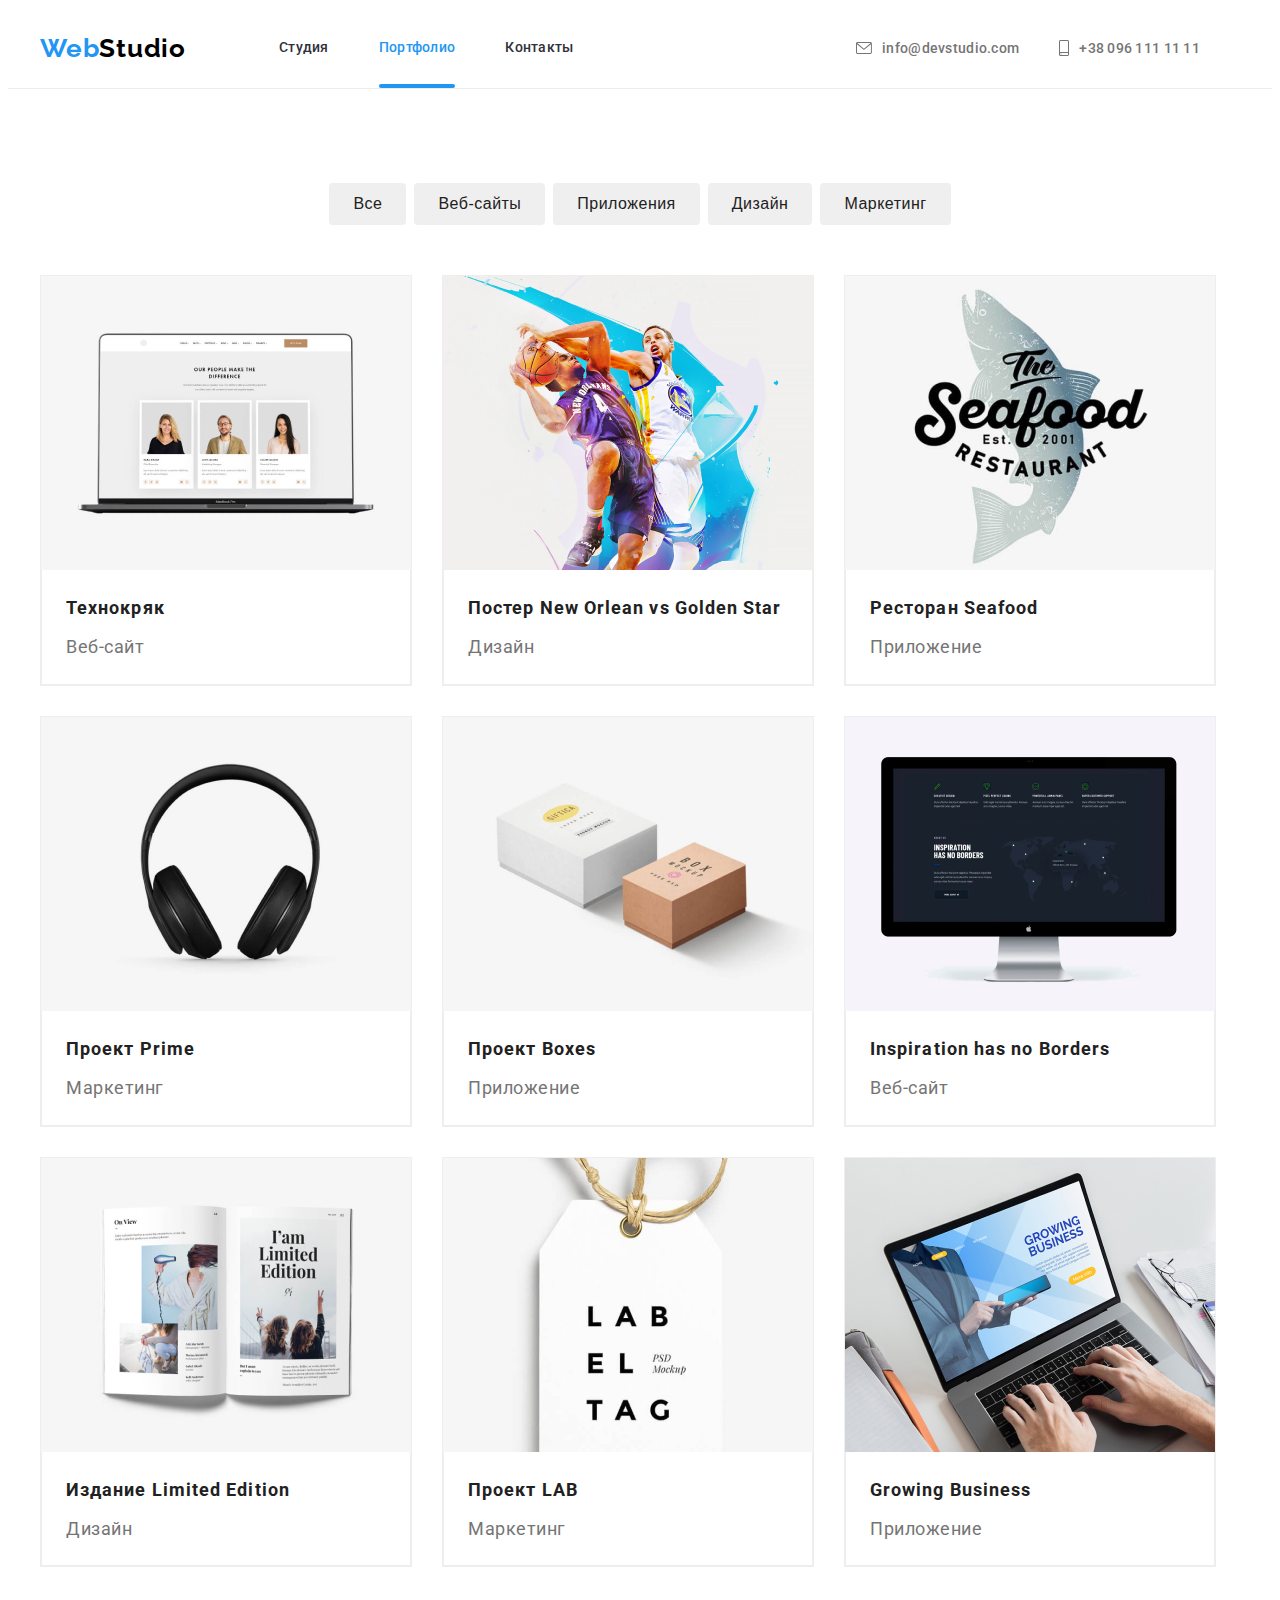
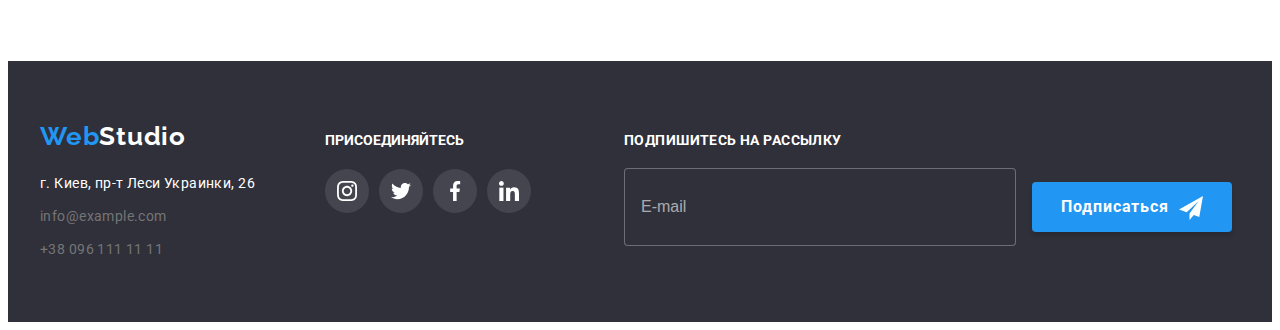
==== commit bf8531bc: "BEM + SASS" ====
--- a/portfolio.html
+++ b/portfolio.html
@@ -18,40 +18,41 @@
       crossorigin="anonymous"
       referrerpolicy="no-referrer"
     />
+    <link rel="stylesheet" href="./css/main.min.css" />
     <link rel="stylesheet" href="./css/styles.css" />
   </head>
   <body>
     <!--Header-->
     <header class="page-header">
-      <div class="container page-header-container">
+      <div class="container page-header__container">
         <nav class="navigation">
           <a class="logo" href="index.html">
             Web<span class="logo-part-header">Studio</span>
           </a>
-          <ul class="menu list">
-            <li class="menu-item">
-              <a class="menu-link link" href="index.html">Студия</a>
-            </li>
-            <li class="menu-item">
-              <a class="menu-link current link" href="portfolio.html">Портфолио</a>
-            </li>
-            <li class="menu-item">
-              <a class="menu-link link" href="">Контакты</a>
+          <ul class="navigation__list list">
+            <li class="navigation__item">
+              <a class="navigation__link link" href="index.html">Студия</a>
+            </li>
+            <li class="navigation__item">
+              <a class="navigation__link navigation__link--current link" href="portfolio.html">Портфолио</a>
+            </li>
+            <li class="navigation__item">
+              <a class="navigation__link link" href="">Контакты</a>
             </li>
           </ul>
         </nav>
-        <ul class="contacts-list list">
-          <li class="contacts-list-item">
-            <a class="header-contacts-link" href="mailto:info@devstudio.com">
-              <svg class="contact-icon" width="16" height="12">
+        <ul class="contacts__list list">
+          <li class="contacts__item">
+            <a class="contacts__link" href="mailto:info@devstudio.com">
+              <svg class="contacts__icon" width="16" height="12">
                 <use href="./images/sprite.svg#email"></use>
               </svg>
               info@devstudio.com</a
             >
           </li>
-          <li class="contacts-list-item">
-            <a class="header-contacts-link" href="tel:+380961111111">
-              <svg class="contact-icon" width="10" height="16">
+          <li class="contacts__item">
+            <a class="contacts__link" href="tel:+380961111111">
+              <svg class="contacts__icon" width="10" height="16">
                 <use href="./images/sprite.svg#phone"></use>
               </svg>
               +38 096 111 11 11
@@ -63,217 +64,216 @@
     <main>
       <section class="section">
         <div class="container">
-          <ul class="button-list list">
-            <li class="button-list-item">
-              <button class="modal-btn-portfolio" type="button">Все</button>
-            </li>
-            <li class="button-list-item">
-              <button class="modal-btn-portfolio" type="button">
+          <ul class="portfolio-nav__list list">
+            <li class="portfolio-nav__item">
+              <button class="portfolio-nav__button" type="button">Все</button>
+            </li>
+            <li class="portfolio-nav__item">
+              <button class="portfolio-nav__button" type="button">
                 Веб-сайты
               </button>
             </li>
-            <li class="button-list-item">
-              <button class="modal-btn-portfolio" type="button">
+            <li class="portfolio-nav__item">
+              <button class="portfolio-nav__button" type="button">
                 Приложения
               </button>
             </li>
-            <li class="button-list-item">
-              <button class="modal-btn-portfolio" type="button">Дизайн</button>
-            </li>
-            <li class="button-list-item">
-              <button class="modal-btn-portfolio" type="button">
+            <li class="portfolio-nav__item">
+              <button class="portfolio-nav__button" type="button">Дизайн</button>
+            </li>
+            <li class="portfolio-nav__item">
+              <button class="portfolio-nav__button" type="button">
                 Маркетинг
               </button>
-            </li>
-          </ul>
-          <ul class="portfolio-list list">
-            <li class="portfolio-list-item">
-              <a href="#" class="portfolio-link">
-              <div class="portfolio-card-thumb">
+              </ul>
+          <ul class="projects__list list">
+            <li class="projects__item">
+              <a href="#" class="projects__link">
+              <div class="projects__thumb">
               <img
                 src="./images/techno.jpg"
                 alt="Технокряк"
                 width="370"
                 height="294"
               />
-              <div class="portfolio-overlay-container">
-                <p class="overlay-text">
+              <div class="overlay__container">
+                <p class="overlay__text">
                 Ресурс предлагает комплексные предложения с разным уровнем функционала и сервисов. 
                 Все это позволит посетителю получить исчерпывающие сведения o компании или частном лице.
                 </p>
               </div>  
               </div>
-              <div class="portfolio-border">
-                <h2 class="project-title">Технокряк</h2>
-                <p class="project-type">Веб-сайт</p>
-              </div>
-              </a>
-            </li>
-            <li class="portfolio-list-item">
-              <a href="" class="portfolio-link">
-              <div class="portfolio-card-thumb">
+              <div class="projects__border">
+                <h2 class="projects__title">Технокряк</h2>
+                <p class="projects__type">Веб-сайт</p>
+              </div>
+              </a>
+            </li>
+            <li class="projects__item">
+              <a href="" class="projects__link">
+              <div class="projects__thumb">
               <img
                 src="./images/goldenstar.jpg"
                 alt="Постер New Orlean vs Golden Star"
                 width="370"
                 height="294"
               />
-              <div class="portfolio-overlay-container">
-                <p class="overlay-text">
-                Ресурс предлагает комплексные предложения с разным уровнем функционала и сервисов. Все это позволит посетителю получить исчерпывающие сведения o компании или частном лице.
-                </p>
-              </div>
-              </div>
-              <div class="portfolio-border">
-                <h2 class="project-title">Постер New Orlean vs Golden Star</h2>
-                <p class="project-type">Дизайн</p>
-              </div>
-              </a>
-            </li>
-            <li class="portfolio-list-item">
-              <a href="#" class="portfolio-link">
-              <div class="portfolio-card-thumb">
+              <div class="overlay__container">
+                <p class="overlay__text">
+                Ресурс предлагает комплексные предложения с разным уровнем функционала и сервисов. Все это позволит посетителю получить исчерпывающие сведения o компании или частном лице.
+                </p>
+              </div>
+              </div>
+              <div class="projects__border">
+                <h2 class="projects__title">Постер New Orlean vs Golden Star</h2>
+                <p class="projects__type">Дизайн</p>
+              </div>
+              </a>
+            </li>
+            <li class="projects__item">
+              <a href="#" class="projects__link">
+              <div class="projects__thumb">
               <img
                 src="./images/seafood.jpg"
                 alt="Ресторан Seafood"
                 width="370"
                 height="294"
               />
-              <div class="portfolio-overlay-container">
-                <p class="overlay-text">
-                Ресурс предлагает комплексные предложения с разным уровнем функционала и сервисов. Все это позволит посетителю получить исчерпывающие сведения o компании или частном лице.
-                </p>
-              </div>
-              </div>
-              <div class="portfolio-border">
-                <h2 class="project-title">Ресторан Seafood</h2>
-                <p class="project-type">Приложение</p>
-              </div>
-              </a>
-            </li>
-            <li class="portfolio-list-item">
-              <a href="#" class="portfolio-link">
-              <div class="portfolio-card-thumb">
+              <div class="overlay__container">
+                <p class="overlay__text">
+                Ресурс предлагает комплексные предложения с разным уровнем функционала и сервисов. Все это позволит посетителю получить исчерпывающие сведения o компании или частном лице.
+                </p>
+              </div>
+              </div>
+              <div class="projects__border">
+                <h2 class="projects__title">Ресторан Seafood</h2>
+                <p class="projects__type">Приложение</p>
+              </div>
+              </a>
+            </li>
+            <li class="projects__item">
+              <a href="#" class="projects__link">
+              <div class="projects__thumb">
               <img
                 src="./images/prime.jpg"
                 alt="Проект Prime"
                 width="370"
                 height="294"
               />
-              <div class="portfolio-overlay-container">
-                <p class="overlay-text">
+              <div class="overlay__container">
+                <p class="overlay__text">
                 Ресурс предлагает комплексные предложения с разным уровнем функционала и сервисов. Все это позволит посетителю получить исчерпывающие сведения o компании или частном лице.
               </p>
               </div>
               </div>        
-              <div class="portfolio-border">
-                <h2 class="project-title">Проект Prime</h2>
-                <p class="project-type">Маркетинг</p>
-              </div>
-              </a>
-            </li>
-            <li class="portfolio-list-item">
-              <a href="#" class="portfolio-link">
-              <div class="portfolio-card-thumb">
+              <div class="projects__border">
+                <h2 class="projects__title">Проект Prime</h2>
+                <p class="projects__type">Маркетинг</p>
+              </div>
+              </a>
+            </li>
+            <li class="projects__item">
+              <a href="#" class="projects__link">
+              <div class="projects__thumb">
               <img
                 src="./images/boxes.jpg"
                 alt="Проект Boxes"
                 width="370"
                 height="294"
               />
-              <div class="portfolio-overlay-container">
-                <p class="overlay-text">
+              <div class="overlay__container">
+                <p class="overlay__text">
                 Ресурс предлагает комплексные предложения с разным уровнем функционала и сервисов. Все это позволит посетителю получить исчерпывающие сведения o компании или частном лице.
                 </p>
               </div>
               </div>              
-              <div class="portfolio-border">
-                <h2 class="project-title">Проект Boxes</h2>
-                <p class="project-type">Приложение</p>
-              </div>
-              </a>
-            </li>
-            <li class="portfolio-list-item">
-              <a href="#" class="portfolio-link">
-              <div class="portfolio-card-thumb">
+              <div class="projects__border">
+                <h2 class="projects__title">Проект Boxes</h2>
+                <p class="projects__type">Приложение</p>
+              </div>
+              </a>
+            </li>
+            <li class="projects__item">
+              <a href="#" class="projects__link">
+              <div class="projects__thumb">
               <img
                 src="./images/inspiration.jpg"
                 alt="Inspiration has no Borders"
                 width="370"
                 height="294"
               />
-              <div class="portfolio-overlay-container">
-                <p class="overlay-text">
+              <div class="overlay__container">
+                <p class="overlay__text">
                 Ресурс предлагает комплексные предложения с разным уровнем функционала и сервисов. Все это позволит посетителю получить исчерпывающие сведения o компании или частном лице.
                 </p>
               </div>
               </div>              
-              <div class="portfolio-border">
-                <h2 class="project-title">Inspiration has no Borders</h2>
-                <p class="project-type">Веб-сайт</p>
-              </div>
-              </a>
-            </li>
-            <li class="portfolio-list-item">
-              <a href="#" class="portfolio-link">
-              <div class="portfolio-card-thumb">
+              <div class="projects__border">
+                <h2 class="projects__title">Inspiration has no Borders</h2>
+                <p class="projects__type">Веб-сайт</p>
+              </div>
+              </a>
+            </li>
+            <li class="projects__item">
+              <a href="#" class="projects__link">
+              <div class="projects__thumb">
               <img
                 src="./images/edition.jpg"
                 alt="Издание Limited Edition"
                 width="370"
                 height="294"
               />
-              <div class="portfolio-overlay-container">
-                <p class="overlay-text">
-                Ресурс предлагает комплексные предложения с разным уровнем функционала и сервисов. Все это позволит посетителю получить исчерпывающие сведения o компании или частном лице.
-                </p>
-              </div>
-              </div>
-              <div class="portfolio-border">
-                <h2 class="project-title">Издание Limited Edition</h2>
-                <p class="project-type">Дизайн</p>
-              </div>
-              </a>
-            </li>
-            <li class="portfolio-list-item">
-              <a href="#" class="portfolio-link">
-              <div class="portfolio-card-thumb">
+              <div class="overlay__container">
+                <p class="overlay__text">
+                Ресурс предлагает комплексные предложения с разным уровнем функционала и сервисов. Все это позволит посетителю получить исчерпывающие сведения o компании или частном лице.
+                </p>
+              </div>
+              </div>
+              <div class="projects__border">
+                <h2 class="projects__title">Издание Limited Edition</h2>
+                <p class="projects__type">Дизайн</p>
+              </div>
+              </a>
+            </li>
+            <li class="projects__item">
+              <a href="#" class="projects__link">
+              <div class="projects__thumb">
               <img
                 src="./images/lab.jpg"
                 alt="Проект LAB"
                 width="370"
                 height="294"
               />
-              <div class="portfolio-overlay-container">
-                <p class="overlay-text">
+              <div class="overlay__container">
+                <p class="overlay__text">
                 Ресурс предлагает комплексные предложения с разным уровнем функционала и сервисов. Все это позволит посетителю получить исчерпывающие сведения o компании или частном лице.
                 </p>
                 </div>
               </div>
-              <div class="portfolio-border">
-                <h2 class="project-title">Проект LAB</h2>
-                <p class="project-type">Маркетинг</p>
-              </div>
-              </a>
-            </li>
-            <li class="portfolio-list-item">
-              <a href="#" class="portfolio-link">
-              <div class="portfolio-card-thumb">
+              <div class="projects__border">
+                <h2 class="projects__title">Проект LAB</h2>
+                <p class="projects__type">Маркетинг</p>
+              </div>
+              </a>
+            </li>
+            <li class="projects__item">
+              <a href="#" class="projects__link">
+              <div class="projects__thumb">
               <img
                 src="./images/business.jpg"
                 alt="Growing Business"
                 width="370"
                 height="294"
               />
-              <div class="portfolio-overlay-container">
-                <p class="overlay-text">
+              <div class="overlay__container">
+                <p class="overlay__text">
                 Ресурс предлагает комплексные предложения с разным уровнем функционала и сервисов. Все это позволит посетителю получить исчерпывающие сведения o компании или частном лице.
                 </p>
                 </div>
               </div>
-              <div class="portfolio-border">
-                <h2 class="project-title">Growing Business</h2>
-                <p class="project-type">Приложение</p>
+              <div class="projects__border">
+                <h2 class="projects__title">Growing Business</h2>
+                <p class="projects__type">Приложение</p>
               </div>
               </a>
             </li>
@@ -283,17 +283,16 @@
     </main>
     <!--Footer-->
     <footer class="page-footer">
-      <div class="container">
-        <div class="footer-wrapper">
+      <div class="container page-footer__wrapper">
           <div class="adress-wrapper">
         <a class="logo-footer" href="index.html">
           Web<span class="logo-part-footer">Studio</span>
         </a>
-        <address class="footer-address">
-          <ul class="footer-address-list list">
-            <li class="footer-list-item">
+        <address class="address">
+          <ul class="page-footer__list">
+            <li class="page-footer__item">
               <a
-                class="footer-address-maps link"
+                class="page-footer__maps link"
                 href="https://goo.gl/maps/jiqahMMm5n6kGXaM7"
                 target="_blank"
                 rel="noopener noreferrer"
@@ -301,84 +300,84 @@
                 г. Киев, пр-т Леси Украинки, 26</a
               >
             </li>
-            <li class="footer-list-item">
-              <a class="footer-contact-mail" href="mailto:info@example.com"
+            <li class="page-footer__item">
+              <a class="page-footer__mail" href="mailto:info@example.com"
                 >info@example.com</a
               >
             </li>
-            <li class="footer-list-item">
-              <a class="footer-phone-number" href="tel:+380961111111">
+            <li class="page-footer__item">
+              <a class="page-footer__phone" href="tel:+380961111111">
                 +38 096 111 11 11</a
               >
             </li>
           </ul>
         </address>
       </div>
-      <div class="follow-us-container">
-        <p class="footer-social-title">ПРИСОЕДИНЯЙТЕСЬ</p>
-        <ul class="footer-social-list list">
-          <li class="footer-social-item">
+      <div class="footer-socials">
+        <p class="footer-socials__title">ПРИСОЕДИНЯЙТЕСЬ</p>
+        <ul class="footer-socials__list list">
+          <li class="footer-socials__item">
             <a
-              class="socials-link"
+              class="footer-socials__link"
               href=""
               target="_blank"
               rel="noopener noreferrer"
               aria-label="Instagram"
             >
-              <svg class="icon-footer" width="20" height="20">
+              <svg class="footer-socials__icon" width="20" height="20">
                 <use href="./images/sprite.svg#instagram-1"></use>
               </svg>
             </a>
           </li>
-          <li class="footer-social-item">
+          <li class="footer-socials__item">
             <a
-              class="socials-link"
+              class="footer-socials__link"
               href=""
               target="_blank"
               rel="noopener noreferrer"
               aria-label="Twitter"
             >
-              <svg class="icon-footer" width="20" height="20">
+              <svg class="footer-socials__icon" width="20" height="20">
                 <use href="./images/sprite.svg#twitter-1"></use>
               </svg>
             </a>
           </li>
-          <li class="footer-social-item">
+          <li class="footer-socials__item">
             <a
-              class="socials-link"
+              class="footer-socials__link"
               href=""
               target="_blank"
               rel="noopener noreferrer"
               aria-label="Facebook"
             >
-              <svg class="icon-footer" width="20" height="20">
+              <svg class="footer-socials__icon" width="20" height="20">
                 <use href="./images/sprite.svg#facebook-1"></use>
               </svg>
             </a>
           </li>
-          <li class="footer-social-item">
+          <li class="footer-socials__item">
             <a
-              class="socials-link"
+              class="footer-socials__link"
               href=""
               target="_blank"
               rel="noopener noreferrer"
               aria-label="Linkedin"
             >
-              <svg class="icon-footer" width="20" height="20">
+              <svg class="footer-socials__icon" width="20" height="20">
                 <use href="./images/sprite.svg#linkedin-1"></use>
               </svg>
             </a>
           </li>
         </ul>
       </div>
-      <div class="footer-sm-follow">
-        <p class="footer-sm-text">Подпишитесь на рассылку</p>
-        <form class="footer-sm-form">
-          <label for="submit-mail" class="footer-sm-label"></label>
-          <input class="footer-sm-input" type="email" name="submit-email" id="submit-email" placeholder="E-mail">
-          <button class="footer-sm-button" type="submit">Подписаться
-            <div class="send-icon-container">
-              <svg class="send-icon">
+      <div class="footer-newsletter">
+        <p class="footer-newsletter__text">Подпишитесь на рассылку</p>
+        <form class="footer-newsletter__form">
+          <label for="submit-mail" class="footer-newsletter__label"></label>
+          <input class="footer-newsletter__input" type="email" name="submit-email" id="submit-email" placeholder="E-mail">
+          <button class="footer-newsletter__button" type="submit">Подписаться
+            <div class="footer-newsletter__container">
+              <svg class="footer-newsletter__icon">
                 <use href="./images/icons.svg#send-icon"></use>
               </svg>
             </div>
@@ -386,7 +385,6 @@
         </form>
       </div>
     </div>
-  </div>
     </footer>
   </body>
 </html>
--- a/css/main.min.css
+++ b/css/main.min.css
@@ -0,0 +1 @@
+:root{--white: #fff;--dark-white: #f5f4fa;--black: #000;--dark-grey: #2F303A;--light-grey: #757575;--nero-grey: #212121;--aqua-blue: #2196f3;--btn-blue: #188ce8;--header-grey: #ECECEC;--border-grey: #EEEEEE;--border-second-color: #afb1b8;--transition-duration-function: 250ms cubic-bezier(0.4, 0, 0.2, 1);--backdrop-bg-color: #00000033;--modal-button-border: #0000001A}.visually-hidden{position:absolute;width:1px;height:1px;margin:-1px;margin:0;padding:0;overflow:hidden;border:0;clip:rect(0 0 0 0)}body{font-family:"Roboto",sans-serif}header{border-bottom:1px solid var(--header-grey)}img{display:block}h1,h2,h3,p{margin-top:0;margin-bottom:0}ul,ol{margin-top:0;margin-bottom:0;padding-left:0}.container{width:1200px;margin-left:auto;margin-right:auto;padding-left:15px;padding-right:15px}.navigation{display:-webkit-box;display:-ms-flexbox;display:flex;-webkit-box-align:center;-ms-flex-align:center;align-items:center;-webkit-box-pack:justify;-ms-flex-pack:justify;justify-content:space-between}.navigation__list{display:-webkit-box;display:-ms-flexbox;display:flex;margin-left:93px}.navigation__item{position:relative}.navigation__item:not(:last-child){margin-right:50px}.navigation__link{display:block;font-weight:500;font-size:14px;line-height:1.14;letter-spacing:.02em;color:var(--dark-grey);text-decoration:none;-webkit-transition-property:color;transition-property:color;-webkit-transition-duration:250ms;transition-duration:250ms;-webkit-transition-timing-function:cubic-bezier(0.4, 0, 0.2, 1);transition-timing-function:cubic-bezier(0.4, 0, 0.2, 1)}.navigation__link:hover,.navigation__link:focus{color:var(--aqua-blue)}.navigation__link.navigation__link--current{position:relative;color:var(--aqua-blue)}.navigation__link--current::after{content:"";width:100%;height:4px;position:absolute;right:0;bottom:-32px;background-color:var(--aqua-blue);border-radius:2px}.address{margin-top:20px;font-style:inherit;letter-spacing:.03em}.page-header{font-weight:500;font-size:14px;line-height:1.1428571429;letter-spacing:.02em;border-bottom:1px solid var(--header-grey)}.page-header__container{display:-webkit-box;display:-ms-flexbox;display:flex;-webkit-box-align:center;-ms-flex-align:center;align-items:center;-webkit-box-pack:justify;-ms-flex-pack:justify;justify-content:space-between}.section{padding-top:94px;padding-bottom:94px}.logo{font-family:"Raleway",sans-serif;font-weight:700;font-size:26px;line-height:1.19;letter-spacing:.03em;color:var(--aqua-blue);text-decoration:none}.logo-footer{font-family:"Raleway",sans-serif;font-weight:700;font-size:26px;line-height:1.19;letter-spacing:.03em;color:var(--aqua-blue);text-decoration:none}.logo-part-header{font-family:"Raleway",sans-serif;font-weight:700;font-size:26px;line-height:1.19;letter-spacing:.03em;color:var(--black)}.logo-part-footer{font-family:"Raleway",sans-serif;font-weight:700;font-size:26px;line-height:1.19;letter-spacing:.03em;color:var(--white)}.contacts__list{display:-webkit-box;display:-ms-flexbox;display:flex;-webkit-box-pack:justify;-ms-flex-pack:justify;justify-content:space-between}.contacts__item{margin-left:auto;margin-right:40px}.contacts__icon{fill:currentColor;margin-right:10px;-webkit-transition-property:fill;transition-property:fill;-webkit-transition-duration:250ms;transition-duration:250ms;-webkit-transition-timing-function:cubic-bezier(0.4, 0, 0.2, 1);transition-timing-function:cubic-bezier(0.4, 0, 0.2, 1)}.contacts__link{display:-webkit-box;display:-ms-flexbox;display:flex;padding:32px 0 32px;-webkit-box-align:center;-ms-flex-align:center;align-items:center;font-weight:500;font-size:14px;line-height:16px;letter-spacing:.02em;text-decoration:none;color:var(--light-grey);-webkit-transition-property:color,fill;transition-property:color,fill;-webkit-transition-duration:250ms;transition-duration:250ms;-webkit-transition-timing-function:cubic-bezier(0.4, 0, 0.2, 1);transition-timing-function:cubic-bezier(0.4, 0, 0.2, 1)}.contacts__link:hover,.contacts__link:focus{color:var(--aqua-blue);fill:var(--aqua-blue)}/*# sourceMappingURL=main.min.css.map */--- a/css/styles.css
+++ b/css/styles.css
@@ -1,4 +1,4 @@
-:root {
+/*:root {
     --white: #fff;
     --dark-white: #f5f4fa;
     --black: #000;
@@ -13,14 +13,15 @@
     --transition-duration-function: 250ms cubic-bezier(0.4, 0, 0.2, 1);
     --backdrop-bg-color: #00000033;
     --modal-button-border: #0000001A;
-}
-
+}*/
+
+/*
 body {
     font-family: 'Roboto', sans-serif;
-
-}
-
-h1,
+} 
+*/
+
+/* h1,
 h2,
 h3,
 p {
@@ -33,9 +34,9 @@
     margin-top: 0;
     margin-bottom: 0;
     padding-left: 0;
-}
-
-header {
+} */
+
+/* header {
     border-bottom: 1px solid var(--header-grey);
 }
 
@@ -44,72 +45,80 @@
 img {
     display: block;
 }
-
-.container {
+ */
+
+
+/* .container {
     width: 1200px;
     margin-left: auto;
     margin-right: auto;
     padding-left: 15px;
     padding-right: 15px;
-}
-
-.section {
+} */
+
+
+/* .section {
     padding-top: 94px;
     padding-bottom: 94px;
-}
-
-
-.page-header-container {
+} */
+
+/* .page-header {
+    font-weight: 500;
+    font-size: 14px;
+    line-height: calc(16 / 14);
+    letter-spacing: 0.02em;
+    border-bottom: 1px solid var(--header-grey);
+}
+
+.page-header__container {
      display: flex;
      align-items: center;
      justify-content: space-between;
-}
-
-.navigation {
+} */
+
+/* .navigation {
     display: flex;
     align-items: center;
     justify-content: space-between;
-}
-
-.contacts-list {
-    display: flex;
-    justify-content: space-between;
-}
-
-.menu {
+} */
+
+/* .navigation__list {
     display: flex;
     margin-left: 93px;
 }
- 
-.link {
+
+.navigation__link--current {
+    color: var(--aqua-blue);
+}
+
+.navigation__item {
     position: relative;
-    text-decoration: none;
-    transition-property: color;
-    transition-duration: 250ms;
-    transition-timing-function: cubic-bezier(0.4, 0, 0.2, 1);
-}
- 
-.link:hover,
-.link:focus {
-    color: var(--aqua-blue);
-    fill: var(--aqua-blue);
-}
-
-
-
-.list {
-    list-style: none;
-}
-
-
-.menu-link {
+}
+
+.navigation__item  .navigation__link--current::after {
+    content: "";
+    width: 100%;
+    height: 4px;
+    position: absolute;
+    right: 0;
+    bottom: -32px;
+
+    background-color: var(--aqua-blue);
+    border-radius: 2px;
+}
+
+.navigation__link {
+    display: inline-block;
+}
+
+.navigation__link {
     display: block;
     font-weight: 500;
     font-size: 14px;
     line-height: 1.14;
     letter-spacing: 0.02em; 
     color: var(--dark-grey);
-
+    text-decoration: none;
     transition-property: color;
     transition-duration: 250ms;
     transition-timing-function: cubic-bezier(0.4, 0, 0.2, 1);
@@ -117,41 +126,41 @@
 }
 
 
-.menu-link:hover,
-.menu-link:focus {
+.navigation__link:hover,
+.navigation__link:focus {
     color: var(--aqua-blue);
 }
 
-.current {
+
+
+.navigation__item:not(:last-child) {
+    margin-right: 50px;
+} */
+
+
+
+.link {
+    position: relative;
+    text-decoration: none;
+    transition-property: color;
+    transition-duration: 250ms;
+    transition-timing-function: cubic-bezier(0.4, 0, 0.2, 1);
+}
+ 
+.link:hover,
+.link:focus {
     color: var(--aqua-blue);
-}
-
-.menu-item {
-    position: relative;
-}
-
-.menu-link {
-    display: inline-block;
-}
-
-.menu-item .current::after {
-    content: "";
-    width: 100%;
-    height: 4px;
-    position: absolute;
-    right: 0;
-    bottom: -32px;
-
-    background-color: var(--aqua-blue);
-    border-radius: 2px;
-}
-
-.menu-item:not(:last-child) {
-    margin-right: 50px;
-}
-
-
-.logo {
+    fill: var(--aqua-blue);
+}
+
+
+
+.list {
+    list-style: none;
+}
+
+
+/* .logo {
     font-family: 'Raleway', sans-serif;
     font-weight: 700;
     font-size: 26px;
@@ -187,18 +196,24 @@
     line-height: 1.19;
     letter-spacing: 0.03em;
     color: var(--white)
-}
-
-.contacts-list-item {
+} */
+
+/* .contacts__list {
+    display: flex;
+    justify-content: space-between;
+}
+
+
+.contacts__item {
     margin-left: auto;
     margin-right: 40px;
 }
 
-.contact-icon {
+.contacts__icon {
     margin-right: 10px;
 }
 
-.contact-icon {
+.contacts__icon {
     fill: currentColor;
     transition-property: fill;
     transition-duration: 250ms;
@@ -207,7 +222,7 @@
 
 
 
-.header-contacts-link {
+.contacts__link {
     display: flex;
     padding: 32px 0 32px;
     align-items: center;
@@ -222,15 +237,11 @@
     transition-timing-function: cubic-bezier(0.4, 0, 0.2, 1);
 } 
 
-.header-contacts-link:hover,
-.header-contacts-link:focus {
+.contacts__link:hover,
+.contacts__link:focus {
     color: var(--aqua-blue);
     fill: var(--aqua-blue);
-}
-
-.contact-icon:hover {
-    fill: var(--aqua-blue);
-}
+} */
 
 
 .hero {
@@ -245,10 +256,11 @@
     background-position: center;
     background-size: cover;
     text-align: center;
-}
-
-
-.studio-tagline {
+} 
+
+
+
+.hero__title {
     margin-bottom: 30px;
     margin: 0 auto 30px auto;
     width: 696px;
@@ -260,7 +272,8 @@
     text-transform: uppercase;
     color: var(--white);
 }
-.modal-btn {
+
+.hero__button {
     margin: 0 auto;
     padding: 10px 32px;
     font-weight: 700;
@@ -281,23 +294,14 @@
     transition-timing-function: cubic-bezier(0.4, 0, 0.2, 1);
 }
 
-.modal-btn:hover,
-.modal-btn:focus {
+.hero__button:hover,
+.hero__button:focus {
     background-color: var(--btn-blue);
     color: var(--white);
 }
 
-.section-begin-title {
-    margin-bottom: 50px;
-    font-weight: 700;
-    font-size: 36px;
-    line-height: 1.17;
-    text-align: center;
-    letter-spacing: 0.03em;
-    color: var(--nero-grey);
-}
-
-.visually-hidden {
+
+/* .visually-hidden {
     position: absolute;
     width: 1px;
     height: 1px;
@@ -307,35 +311,25 @@
     overflow: hidden;
     border: 0;
     clip: rect(0 0 0 0);
-}
-
-
-.advantages-section {
-    padding-bottom: 0;
-}
-
-.advantages-list {
+} */
+
+.advantages__list {
     display: flex;
     flex-wrap: wrap;
 }
 
-.advantages-list-title {
-    margin-bottom: 10px;
-    font-weight: 700;
-    font-size: 14px;
-    line-height: 1.14;
-    letter-spacing: 0.03em;
-    text-transform: uppercase;
-    color: var(--nero-grey);
-}
-
-.advantages-list-item {
+
+.advantages__item {
     width: 270px;
     flex-basis: calc((100% - 120px) / 4);
     margin-right: 30px;
 }
 
-.advantages-svg-container {
+.advantages__item:last-child{
+    margin-right: 0;
+}
+
+.advantages-box {
     display: flex;
     justify-content: center;
     align-items: center;
@@ -346,36 +340,39 @@
     border-radius: 4px;
 }
 
-/*.team-members-card {
-    background-color: var(--white);
-    border-radius: 0px 0px 4px 4px;
-    box-shadow: 0px 1px 3px rgba(0, 0, 0, 0.12), 0px 1px 1px rgba(0, 0, 0, 0.14), 0px 2px 1px rgba(0, 0, 0, 0.2);
-}*/
-
-.advantages-svg {
+
+.advantages-box__icon {
     margin: 25px 100px;
     width: 70px;
     height: 70px;
     background-position: center;
 }
 
-.advantages-list-item:last-child{
-    margin-right: 0;
-}
-
-
-.advantages-text {
+.advantages__title {
+    margin-bottom: 10px;
+    font-weight: 700;
+    font-size: 14px;
+    line-height: 1.14;
+    letter-spacing: 0.03em;
+    text-transform: uppercase;
+    color: var(--nero-grey);
+}
+
+.advantages__text {
     font-size: 14px;
     line-height: 1.71;
     letter-spacing: 0.03em;
     color: var(--light-grey);
 }
 
-.services-section {
+
+.services {
     padding-top: 0px;
-}
-
-.services-title {
+    padding-bottom: 94px;
+}
+
+
+.services__title {
     margin-bottom: 50px;
     font-weight: 700;
     font-size: 36px;
@@ -385,29 +382,29 @@
     color: var(--black)
 }
 
-.service-list {
+.services__list {
     display: flex;
     justify-content: space-between;
     display: flex;
 }
 
-.service-list-item {
+.services__item {
     position: relative;
 }
 
-.service-list-item:not(:last-child) {
+.services__item:not(:last-child) {
     margin-right: 30px;
 }
 
-.service-img {
+.services__img {
     display: block;
 }
 
-.services-container {
+.services__box {
     position: relative;
 }
 
-.services-text-container {
+.services__textbox {
     position: absolute;
     bottom: 0;
     right: 0;
@@ -424,7 +421,7 @@
 }
 
 
-.services-text-container .services-text {
+.services__textbox .services__text {
     font-weight: 700;
     font-size: 14px;
     line-height: 1.1;
@@ -435,56 +432,58 @@
     color: var(--white);
 }
 
-.team-members-section {
+.team {
+    padding-top: 94px;
+    padding-bottom: 94px;
     font-size: 16px;
     line-height: 1.19;
     letter-spacing: 0.03em;
     background-color: var(--dark-white);
 }
 
-.team-members-list {
-    display: flex;
-}
-
-.team-members-title {
+
+
+.team__title {
     margin-bottom: 50px;
     font-weight: 700;
     font-size: 36px;
     line-height: 1.17;
-    letter-spacing: 0.03em;
     text-align: center;
-    color: var(--black)
-}
-
-.team-img {
+    letter-spacing: 0.03em;
+    color: var(--nero-grey);
+}
+
+
+
+.team__img {
     display: block;
 }
 
 
-.team-members-list {
+.team__list {
     letter-spacing: 0.03em;
     display: flex;
     flex-wrap: wrap;
 }
 
-.team-members-card {
+.team__card {
     background-color: var(--white);
     border-radius: 0px 0px 4px 4px;
     box-shadow: 0px 1px 3px rgba(0, 0, 0, 0.12),0px 1px 1px rgba(0, 0, 0, 0.14),0px 2px 1px rgba(0, 0, 0, 0.2);
 }
 
-.team-members-card:not(:nth-child(4n)) {
+.team__card:not(:nth-child(4n)) {
     margin-right: 30px;
 }
 
-.team-members-card-wrapper {
+.team__wrapper {
     padding-top: 30px;
     padding-bottom: 30px;
 }
 
 
 
-.team-member-name {
+.team__employee {
     margin-bottom: 10px;
     font-weight: 500;
     font-size: 16px;
@@ -494,7 +493,7 @@
     color: var(--nero-grey);
 }
 
-.team-member-profession {
+.team__profession {
     margin-bottom: 16px;
     font-size: 16px;
     line-height: 1.19;
@@ -503,20 +502,20 @@
     color: var(--light-grey);
 }
 
-.team-box-link {
+.socials__list {
     display: flex;
     margin: 0;
     padding: 0;
     justify-content: center;
 }
 
-.sm-list {
+.socials__item {
     margin-right: 10px;
     display: flex;
     flex-basis: calc(100% / 6 - 30px);
 }
 
-.contacts-link {
+.socials__link {
     display: flex;
     align-items: center;
     justify-content: center;
@@ -530,21 +529,21 @@
     transition-timing-function: cubic-bezier(0.4, 0, 0.2, 1);
 }
 
-.contacts-link:not(:last-child) {
+.socials__link:not(:last-child) {
     margin-right: 10px;
 }
 
-.contacts-link:hover,
-.contacts-link:focus {
+.socials__link:hover,
+.socials__link:focus {
     background-color: var(--aqua-blue);
 }
 
-.contacts-link:hover .sm-icon,
-.contacts-link:focus .sm-icon {
+.socials__link:hover .socials__icon,
+.socials__link:focus .socials__icon {
     fill: var(--white);
 }
 
-.sm-icon {
+.socials__icon {
     width: 20px;
     height:20px;
     fill: var(--border-second-color)
@@ -552,14 +551,14 @@
 }
 
 
-.item-partner {
+.partners__list {
     display: flex;
     justify-content: space-between;
     margin: 0;
     padding: 0;
 }
 
-.title-partner {
+.partners__title {
     color: var(--nero-grey);
     font-weight: 700;
     font-size: 36px;
@@ -568,29 +567,29 @@
     margin-bottom: 50px;
 }
 
-.section-partner {
+.partners__item {
     display: block;
     flex-basis: calc(100% / 6 - 30px);
 }
 
-.section-partner:not(:last-child) {
+.partners__item:not(:last-child) {
     margin-right: 30px;
 }
 
 
-.partner-icon {
+.partners__icon {
     fill: var(--border-second-color);
     transition-property: fill;
     transition-duration: 250ms;
     transition-timing-function: cubic-bezier(0.4, 0, 0.2, 1);
 }
 
-.partner-icon:hover,
-.partner-icon:focus {
+.partners__icon:hover,
+.partners__icon:focus {
     fill: var(--aqua-blue);
 }
 
-.partner-link {
+.partners__link {
     display: flex;
     justify-content: center;
     align-items: center;
@@ -601,19 +600,19 @@
 
 }
 
-.partner-link {
+.partners__link {
     transition-property: border-color;
     transition-duration: 250ms;
     transition-timing-function: cubic-bezier(0.4, 0, 0.2, 1);
 }
 
-.partner-link:hover,
-.partner-link:focus {
+.partners__link:hover,
+.partners__link:focus {
     border-color: var(--aqua-blue);
 }
 
-.partner-link:hover .partner-icon,
-.partner-link:focus .partner-icon {
+.partners__link:hover .partner-icon,
+.partners__link:focus .partner-icon {
     fill: var(--aqua-blue);
 }
 
@@ -624,31 +623,35 @@
     background-color: var(--dark-grey);
 }
 
-.footer-wrapper {
+.page-footer__wrapper {
     display: flex;
     align-items: baseline;
 }
 
 
 
-.footer-address {
+/* .address {
     margin-top: 20px;
     font-style: inherit;
     letter-spacing: 0.03em;
-}
-
-.footer-list-item:not(:last-child) {
+} */
+
+.page-footer__list {
+    list-style: none;
+}
+
+.page-footer__item:not(:last-child) {
     margin-bottom: 9px;
 }
 
-.footer-address-maps {
+.page-footer__maps {
     font-size: 14px;
     line-height: 1.7;
     letter-spacing: 0.03em;
     color: var(--white);
 }
 
-.footer-contact-mail {
+.page-footer__mail {
     font-size: 14px;
     line-height: 1.7;
     letter-spacing: 0.03em;
@@ -657,7 +660,7 @@
 
 }
 
-.footer-phone-number {
+.page-footer__phone {
     font-size: 14px;
     line-height: 1.7;
     letter-spacing: 0.03em;
@@ -665,14 +668,14 @@
     text-decoration: none;
 }
 
-.footer-contact-mail,
-.footer-phone-number {
+.page-footer__mail,
+.page-footer__phone {
     transition-property: color;
     transition-duration: 250ms;
     transition-timing-function: cubic-bezier(0.4, 0, 0.2, 1);
 }
 
-.footer-address-maps {
+.page-footer__maps {
     color: var(--white);
     font-style: normal;
     display: block;
@@ -685,22 +688,22 @@
 }
 
 
-.footer-contact-mail:hover,
-.footer-contact-mail:focus {
+.page-footer__mail:hover,
+.page-footer__mail:focus {
     color: var(--aqua-blue);
 }
 
-.footer-phone-number:hover,
-.footer-phone-number:focus {
+.page-footer__phone:hover,
+.page-footer__phone:focus {
     color: var(--aqua-blue);
 }
 
 
-.follow-us-container {
+.footer-socials {
     margin-left: 70px;
 }
 
-.footer-social-title {
+.footer-socials__title {
     margin-bottom: 20px;
     font-weight: 700;
     font-size: 14px;
@@ -711,18 +714,18 @@
 }
 
 
-.footer-social-list {
+.footer-socials__list {
     display: flex;
     gap: 10px;
 }
 
-.footer-social-item {
+.footer-socials__item {
     width: 44px;
     height: 44px;
 }
 
 
-.socials-link {
+.footer-socials__link {
     display: flex;
     width: 44px;
     height: 44px;
@@ -735,27 +738,29 @@
     background-color: rgba(255, 255, 255, 0.1);
 }
 
-.socials-link {
+.footer-socials__link {
     transition-property: background-color;
     transition-duration: 250ms;
     transition-timing-function: cubic-bezier(0.4, 0, 0.2, 1);
 }
 
-.socials-link:hover,
-.socials-link:focus {
+.footer-socials__link:hover,
+.footer-socials__link:focus {
     color: var(--white);
     background-color: var(--aqua-blue);
 }
 
-.icon-footer {
+.footer-socials__icon {
     fill: var(--white);
 }
 
-.footer-sm-follow {
+
+
+.footer-newsletter {
     margin-left: 93px;
 
 }
-.footer-sm-text {
+.footer-newsletter__text {
     margin-bottom: 20px;
     font-family: 'Roboto';
     font-weight: 700;
@@ -766,7 +771,7 @@
     color: var(--white);
 }
 
-.footer-sm-input {
+.footer-newsletter__input {
     width: 358px;
     height: 50px;
     margin: 0;
@@ -784,20 +789,20 @@
     transition-timing-function: cubic-bezier(0.4, 0, 0.2, 1);
 }
 
-.footer-sm-input:hover,
-.footer-sm-input:focus {
+.footer-newsletter__input:hover,
+.footer-newsletter__input:focus {
     outline: none;
     border-color: var(--aqua-blue);
 }
 
-.footer-sm-input::placeholder {
+.footer-newsletter__input::placeholder {
     font-size: 16px;
     line-height: 1.25;
 
     color: rgba(255, 255, 255, 0.6);
 }
 
-.footer-sm-button {
+.footer-newsletter__button {
     display: inline-flex;
     align-items: center;
     justify-content: center;
@@ -828,17 +833,17 @@
 
 }
 
-.footer-sm-button:hover,
-.footer-sm-button:focus {
+.footer-newsletter__button:hover,
+.footer-newsletter__button:focus {
     background-color: var(--btn-blue);
 }
 
-.send-icon-container {
+.footer-newsletter__container {
     margin-left: 10px;
     margin-top: 13px;
 }
 
-.send-icon {
+.footer-newsletter__icon {
     width: 24px;
     height: 24px;
     fill: var(--white);
@@ -847,13 +852,41 @@
 
 /*============================Portfolio==========================*/
 
-.button-list {
+.portfolio-nav__list {
     margin-bottom: 50px;
     display: flex;
     justify-content: center;
 }
 
-.portfolio-list {
+.portfolio-nav__item:not(:last-child) {
+    margin-right: 8px;
+}
+
+.portfolio-nav__button {
+    padding: 6px 22px;
+    font-weight: 500;
+    font-size: 16px;
+    line-height: 1.62;
+    text-align: center;
+    letter-spacing: 0.03em;
+    cursor: pointer;
+    color: var(--nero-grey);
+    border-radius: 4px;
+    border-color: transparent;
+    transition-property: color;
+    transition-duration: 250ms;
+    transition-timing-function: cubic-bezier(0.4, 0, 0.2, 1);
+}
+
+.portfolio-nav__button:hover,
+.portfolio-nav__button:focus {
+    background-color: var(--aqua-blue);
+    box-shadow: 0px 3px 1px rgba(0, 0, 0, 0.1), 0px 1px 2px rgba(0, 0, 0, 0.08), 0px 2px 2px rgba(0, 0, 0, 0.12);
+    color: var(--dark-white);
+}
+
+
+.projects__list {
     display: flex;
     flex-wrap: wrap;
     flex-basis: calc(100% - 60px / 2);
@@ -861,7 +894,7 @@
     padding: 0;
 }
 
-.portfolio-list-item {
+.projects__item {
     display: flex;
     width: 370px;
     margin-right: 30px;
@@ -872,23 +905,23 @@
 
 
 
-.portfolio-list-item:hover,
-.portfolio-list-item:focus {
+.projects__item:hover,
+.projects__item:focus {
     box-shadow: 0px 1px 1px rgba(0, 0, 0, 0.12), 0px 4px 4px rgba(0, 0, 0, 0.06), 1px 4px 6px rgba(0, 0, 0, 0.16);
 
 }
 
 
-.portfolio-list-item:nth-child(3n) {
+.projects__item:nth-child(3n) {
     margin-right: 0px;
 }
 
-.portfolio-list-item:nth-last-child(-n + 3) {
+.projects__item:nth-last-child(-n + 3) {
     margin-bottom: 0px;
 }
 
 
-.portfolio-link {
+.projects__link {
     display: inline-block;
     text-decoration: none;
     width: 100%;
@@ -898,17 +931,17 @@
     transition-timing-function: cubic-bezier(0.4, 0, 0.2, 1);
 }
 
-.portfolio-link:hover,
-.portfolio-link:focus {
+.projects__link:hover,
+.projects__link:focus {
     box-shadow: 0px 4px 4px rgba(0, 0, 0, 0.25);
 }
 
-.portfolio-card-thumb {
+.projects__thumb {
     position: relative;
     overflow: hidden;
 }
 
-.portfolio-overlay-container {
+.overlay__container {
     position: absolute;
     top: 0;
     left: 0;
@@ -926,14 +959,14 @@
     padding: 63px 23px;
 }
 
-.portfolio-link:hover .portfolio-overlay-container,
-.portfolio-link:focus .portfolio-overlay-container {
+.projects__link:hover .overlay__container,
+.projects__link:focus .overlay__container {
 
 
     transform: translateY(0);
 }
 
-.overlay-text {
+.overlay__text {
     font-size: 18px;
     line-height: 156%;
     color: var(--white);
@@ -941,7 +974,7 @@
 
 
 
-.portfolio-border {
+.projects__border {
     padding: 20px 24px;
     border-left: 1px solid var(--border-grey);
     border-top: 0;
@@ -954,7 +987,7 @@
 
 
 
-.project-title {
+.projects__title {
     margin-bottom: 4px;
     font-weight: 700;
     font-size: 18px;
@@ -965,44 +998,11 @@
 
 
 
-.project-type {
+.projects__type {
     font-size: 18px;
     line-height: 1.88;
     letter-spacing: 0.03em;
     color: var(--light-grey);
-}
-
-/*
-.modal-btn-portfolio-link {
-    color: var(--nero-grey);
-    transition: color var(--transition-duration-function);
-}*/
-
-.modal-btn-portfolio {
-    padding: 6px 22px;
-    font-weight: 500;
-    font-size: 16px;
-    line-height: 1.62;
-    text-align: center;
-    letter-spacing: 0.03em;
-    cursor: pointer;
-    color: var(--nero-grey);
-    border-radius: 4px;
-    border-color: transparent;
-    transition-property: color;
-    transition-duration: 250ms;
-    transition-timing-function: cubic-bezier(0.4, 0, 0.2, 1);
-}
-
-.modal-btn-portfolio:hover,
-.modal-btn-portfolio:focus {
-    background-color: var(--aqua-blue);
-    box-shadow: 0px 3px 1px rgba(0, 0, 0, 0.1), 0px 1px 2px rgba(0, 0, 0, 0.08), 0px 2px 2px rgba(0, 0, 0, 0.12);
-    color: var(--dark-white);
-}
-
-.button-list-item:not(:last-child) {
-    margin-right: 8px;
 }
 
 
@@ -1018,19 +1018,19 @@
 
     background-color: var(--backdrop-bg-color);
     z-index: 100;
-    transition-property: opacity, visibility;
+    transition-property: overflow, opacity;
     transition-duration: 250ms;
     transition-timing-function: cubic-bezier(0.4, 0, 0.2, 1);
 
 }   
 
-.backdrop.is-hidden {
-    visibility: hidden;
+.backdrop.is-hidden {   
+    overflow: hidden;
     opacity: 0;
     pointer-events: none;
 }
 
-.backdrop.backdrop.is-hidden .modal {
+.backdrop.is-hidden .modal {
     transform: translate(-50%, -50%) scale(0.8);
 }
 
@@ -1041,7 +1041,6 @@
     background-color: var(--white);
     top: 50%;
     left: 50%;
-    transform: translate(-50%, -50%);
     padding: 40px;
     box-shadow: 0px 1px 3px rgba(0, 0, 0, 0.12), 0px 1px 1px rgba(0, 0, 0, 0.14),
     0px 2px 1px rgba(0, 0, 0, 0.2);
@@ -1088,12 +1087,7 @@
     transition-duration: 250ms;
     transition-timing-function: cubic-bezier(0.4, 0, 0.2, 1);
 }
-/*
-.modal-close-icon:hover,
-.modal-close-icon:focus {
-    fill: var(--btn-blue);
-}
-*/
+
 .call-back-title {
     font-family: 'Roboto';
     font-weight: 700;
@@ -1113,7 +1107,7 @@
     font-size: 12px;
     line-height: calc(14/12);
     letter-spacing: 0.01em;
-    display: block;
+    display: inline-flex;
     color: var(--light-grey);
     margin-bottom: 4px;
 }
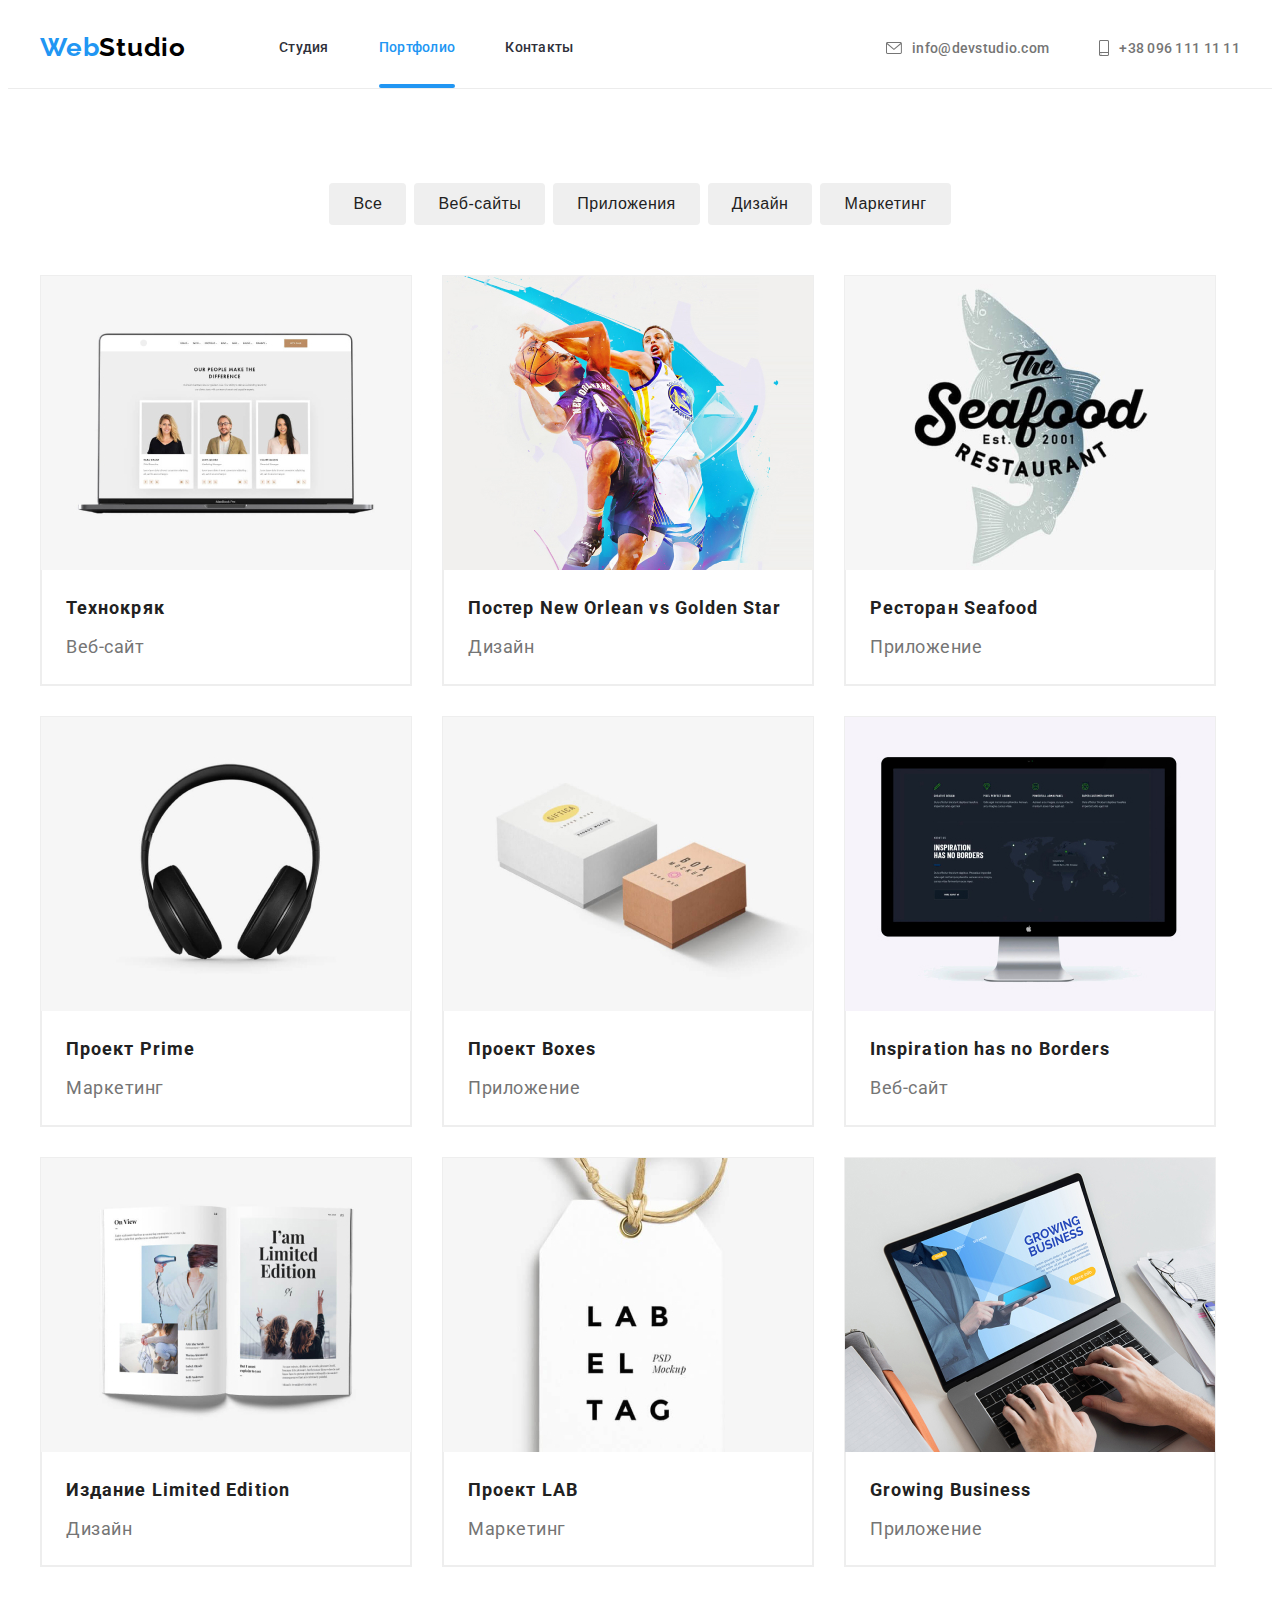
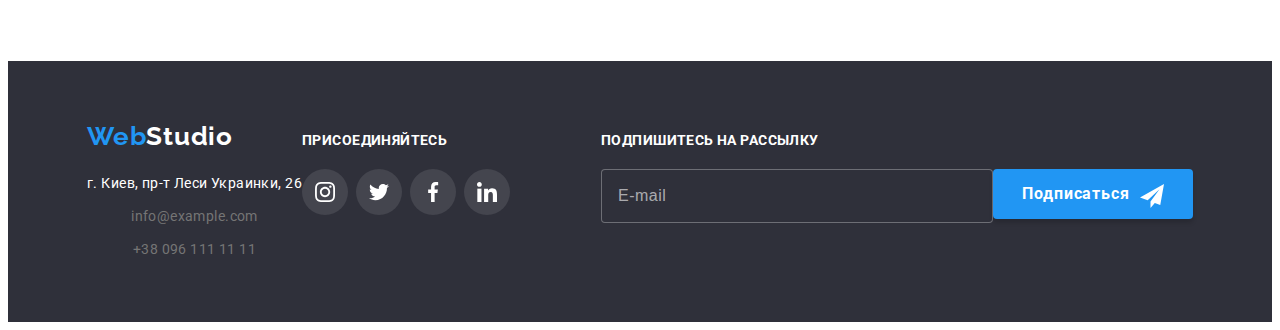
==== commit 056c9a04: "hw-08 first try" ====
--- a/portfolio.html
+++ b/portfolio.html
@@ -19,7 +19,6 @@
       referrerpolicy="no-referrer"
     />
     <link rel="stylesheet" href="./css/main.min.css" />
-    <link rel="stylesheet" href="./css/styles.css" />
   </head>
   <body>
     <!--Header-->
@@ -41,7 +40,7 @@
             </li>
           </ul>
         </nav>
-        <ul class="contacts__list list">
+        <ul class="contacts-list list">
           <li class="contacts__item">
             <a class="contacts__link" href="mailto:info@devstudio.com">
               <svg class="contacts__icon" width="16" height="12">
@@ -86,194 +85,194 @@
                 Маркетинг
               </button>
               </ul>
-          <ul class="projects__list list">
-            <li class="projects__item">
-              <a href="#" class="projects__link">
-              <div class="projects__thumb">
+          <ul class="projects-list list">
+            <li class="projects-list__item">
+              <a href="#" class="projects-list__link">
+              <div class="projects-thumb">
               <img
                 src="./images/techno.jpg"
                 alt="Технокряк"
                 width="370"
                 height="294"
               />
-              <div class="overlay__container">
-                <p class="overlay__text">
+              <div class="overlay-container">
+                <p class="overlay-container__text">
                 Ресурс предлагает комплексные предложения с разным уровнем функционала и сервисов. 
                 Все это позволит посетителю получить исчерпывающие сведения o компании или частном лице.
                 </p>
               </div>  
               </div>
-              <div class="projects__border">
-                <h2 class="projects__title">Технокряк</h2>
-                <p class="projects__type">Веб-сайт</p>
-              </div>
-              </a>
-            </li>
-            <li class="projects__item">
-              <a href="" class="projects__link">
-              <div class="projects__thumb">
+              <div class="projects-border">
+                <h2 class="projects-border__title">Технокряк</h2>
+                <p class="projects-border__type">Веб-сайт</p>
+              </div>
+              </a>
+            </li>
+            <li class="projects-list__item">
+              <a href="" class="projects-list__link">
+              <div class="projects-thumb">
               <img
                 src="./images/goldenstar.jpg"
                 alt="Постер New Orlean vs Golden Star"
                 width="370"
                 height="294"
               />
-              <div class="overlay__container">
-                <p class="overlay__text">
-                Ресурс предлагает комплексные предложения с разным уровнем функционала и сервисов. Все это позволит посетителю получить исчерпывающие сведения o компании или частном лице.
-                </p>
-              </div>
-              </div>
-              <div class="projects__border">
-                <h2 class="projects__title">Постер New Orlean vs Golden Star</h2>
-                <p class="projects__type">Дизайн</p>
-              </div>
-              </a>
-            </li>
-            <li class="projects__item">
-              <a href="#" class="projects__link">
-              <div class="projects__thumb">
+              <div class="overlay-container">
+                <p class="overlay-container__text">
+                Ресурс предлагает комплексные предложения с разным уровнем функционала и сервисов. Все это позволит посетителю получить исчерпывающие сведения o компании или частном лице.
+                </p>
+              </div>
+              </div>
+              <div class="projects-border">
+                <h2 class="projects-border__title">Постер New Orlean vs Golden Star</h2>
+                <p class="projects-border__type">Дизайн</p>
+              </div>
+              </a>
+            </li>
+            <li class="projects-list__item">
+              <a href="#" class="projects-list__link">
+              <div class="projects-thumb">
               <img
                 src="./images/seafood.jpg"
                 alt="Ресторан Seafood"
                 width="370"
                 height="294"
               />
-              <div class="overlay__container">
-                <p class="overlay__text">
-                Ресурс предлагает комплексные предложения с разным уровнем функционала и сервисов. Все это позволит посетителю получить исчерпывающие сведения o компании или частном лице.
-                </p>
-              </div>
-              </div>
-              <div class="projects__border">
-                <h2 class="projects__title">Ресторан Seafood</h2>
-                <p class="projects__type">Приложение</p>
-              </div>
-              </a>
-            </li>
-            <li class="projects__item">
-              <a href="#" class="projects__link">
-              <div class="projects__thumb">
+              <div class="overlay-container">
+                <p class="overlay-container__text">
+                Ресурс предлагает комплексные предложения с разным уровнем функционала и сервисов. Все это позволит посетителю получить исчерпывающие сведения o компании или частном лице.
+                </p>
+              </div>
+              </div>
+              <div class="projects-border">
+                <h2 class="projects-border__title">Ресторан Seafood</h2>
+                <p class="projects-border__type">Приложение</p>
+              </div>
+              </a>
+            </li>
+            <li class="projects-list__item">
+              <a href="#" class="projects-list__link">
+              <div class="projects-thumb">
               <img
                 src="./images/prime.jpg"
                 alt="Проект Prime"
                 width="370"
                 height="294"
               />
-              <div class="overlay__container">
-                <p class="overlay__text">
+              <div class="overlay-container">
+                <p class="overlay-container__text">
                 Ресурс предлагает комплексные предложения с разным уровнем функционала и сервисов. Все это позволит посетителю получить исчерпывающие сведения o компании или частном лице.
               </p>
               </div>
               </div>        
-              <div class="projects__border">
-                <h2 class="projects__title">Проект Prime</h2>
-                <p class="projects__type">Маркетинг</p>
-              </div>
-              </a>
-            </li>
-            <li class="projects__item">
-              <a href="#" class="projects__link">
-              <div class="projects__thumb">
+              <div class="projects-border">
+                <h2 class="projects-border__title">Проект Prime</h2>
+                <p class="projects-border__type">Маркетинг</p>
+              </div>
+              </a>
+            </li>
+            <li class="projects-list__item">
+              <a href="#" class="projects-list__link">
+              <div class="projects-thumb">
               <img
                 src="./images/boxes.jpg"
                 alt="Проект Boxes"
                 width="370"
                 height="294"
               />
-              <div class="overlay__container">
-                <p class="overlay__text">
+              <div class="overlay-container">
+                <p class="overlay-container__text">
                 Ресурс предлагает комплексные предложения с разным уровнем функционала и сервисов. Все это позволит посетителю получить исчерпывающие сведения o компании или частном лице.
                 </p>
               </div>
               </div>              
-              <div class="projects__border">
-                <h2 class="projects__title">Проект Boxes</h2>
-                <p class="projects__type">Приложение</p>
-              </div>
-              </a>
-            </li>
-            <li class="projects__item">
-              <a href="#" class="projects__link">
-              <div class="projects__thumb">
+              <div class="projects-border">
+                <h2 class="projects-border__title">Проект Boxes</h2>
+                <p class="projects-border__type">Приложение</p>
+              </div>
+              </a>
+            </li>
+            <li class="projects-list__item">
+              <a href="#" class="projects-list__link">
+              <div class="projects-thumb">
               <img
                 src="./images/inspiration.jpg"
                 alt="Inspiration has no Borders"
                 width="370"
                 height="294"
               />
-              <div class="overlay__container">
-                <p class="overlay__text">
+              <div class="overlay-container">
+                <p class="overlay-container__text">
                 Ресурс предлагает комплексные предложения с разным уровнем функционала и сервисов. Все это позволит посетителю получить исчерпывающие сведения o компании или частном лице.
                 </p>
               </div>
               </div>              
-              <div class="projects__border">
-                <h2 class="projects__title">Inspiration has no Borders</h2>
-                <p class="projects__type">Веб-сайт</p>
-              </div>
-              </a>
-            </li>
-            <li class="projects__item">
-              <a href="#" class="projects__link">
-              <div class="projects__thumb">
+              <div class="projects-border">
+                <h2 class="projects-border__title">Inspiration has no Borders</h2>
+                <p class="projects-border__type">Веб-сайт</p>
+              </div>
+              </a>
+            </li>
+            <li class="projects-list__item">
+              <a href="#" class="projects-list__link">
+              <div class="projects-thumb">
               <img
                 src="./images/edition.jpg"
                 alt="Издание Limited Edition"
                 width="370"
                 height="294"
               />
-              <div class="overlay__container">
-                <p class="overlay__text">
-                Ресурс предлагает комплексные предложения с разным уровнем функционала и сервисов. Все это позволит посетителю получить исчерпывающие сведения o компании или частном лице.
-                </p>
-              </div>
-              </div>
-              <div class="projects__border">
-                <h2 class="projects__title">Издание Limited Edition</h2>
-                <p class="projects__type">Дизайн</p>
-              </div>
-              </a>
-            </li>
-            <li class="projects__item">
-              <a href="#" class="projects__link">
-              <div class="projects__thumb">
+              <div class="overlay-container">
+                <p class="overlay-container__text">
+                Ресурс предлагает комплексные предложения с разным уровнем функционала и сервисов. Все это позволит посетителю получить исчерпывающие сведения o компании или частном лице.
+                </p>
+              </div>
+              </div>
+              <div class="projects-border">
+                <h2 class="projects-border__title">Издание Limited Edition</h2>
+                <p class="projects-border__type">Дизайн</p>
+              </div>
+              </a>
+            </li>
+            <li class="projects-list__item">
+              <a href="#" class="projects-list__link">
+              <div class="projects-thumb">
               <img
                 src="./images/lab.jpg"
                 alt="Проект LAB"
                 width="370"
                 height="294"
               />
-              <div class="overlay__container">
-                <p class="overlay__text">
+              <div class="overlay-container">
+                <p class="overlay-container__text">
                 Ресурс предлагает комплексные предложения с разным уровнем функционала и сервисов. Все это позволит посетителю получить исчерпывающие сведения o компании или частном лице.
                 </p>
                 </div>
               </div>
-              <div class="projects__border">
-                <h2 class="projects__title">Проект LAB</h2>
-                <p class="projects__type">Маркетинг</p>
-              </div>
-              </a>
-            </li>
-            <li class="projects__item">
-              <a href="#" class="projects__link">
-              <div class="projects__thumb">
+              <div class="projects-border">
+                <h2 class="projects-border__title">Проект LAB</h2>
+                <p class="projects-border__type">Маркетинг</p>
+              </div>
+              </a>
+            </li>
+            <li class="projects-list__item">
+              <a href="#" class="projects-list__link">
+              <div class="projects-thumb">
               <img
                 src="./images/business.jpg"
                 alt="Growing Business"
                 width="370"
                 height="294"
               />
-              <div class="overlay__container">
-                <p class="overlay__text">
+              <div class="overlay-container">
+                <p class="overlay-container__text">
                 Ресурс предлагает комплексные предложения с разным уровнем функционала и сервисов. Все это позволит посетителю получить исчерпывающие сведения o компании или частном лице.
                 </p>
                 </div>
               </div>
-              <div class="projects__border">
-                <h2 class="projects__title">Growing Business</h2>
-                <p class="projects__type">Приложение</p>
+              <div class="projects-border">
+                <h2 class="projects-border__title">Growing Business</h2>
+                <p class="projects-border__type">Приложение</p>
               </div>
               </a>
             </li>
@@ -376,8 +375,8 @@
           <label for="submit-mail" class="footer-newsletter__label"></label>
           <input class="footer-newsletter__input" type="email" name="submit-email" id="submit-email" placeholder="E-mail">
           <button class="footer-newsletter__button" type="submit">Подписаться
-            <div class="footer-newsletter__container">
-              <svg class="footer-newsletter__icon">
+            <div class="footer-newsletter-box">
+              <svg class="footer-newsletter-box__icon">
                 <use href="./images/icons.svg#send-icon"></use>
               </svg>
             </div>
--- a/css/main.min.css
+++ b/css/main.min.css
@@ -1 +1 @@
-:root{--white: #fff;--dark-white: #f5f4fa;--black: #000;--dark-grey: #2F303A;--light-grey: #757575;--nero-grey: #212121;--aqua-blue: #2196f3;--btn-blue: #188ce8;--header-grey: #ECECEC;--border-grey: #EEEEEE;--border-second-color: #afb1b8;--transition-duration-function: 250ms cubic-bezier(0.4, 0, 0.2, 1);--backdrop-bg-color: #00000033;--modal-button-border: #0000001A}.visually-hidden{position:absolute;width:1px;height:1px;margin:-1px;margin:0;padding:0;overflow:hidden;border:0;clip:rect(0 0 0 0)}body{font-family:"Roboto",sans-serif}header{border-bottom:1px solid var(--header-grey)}img{display:block}h1,h2,h3,p{margin-top:0;margin-bottom:0}ul,ol{margin-top:0;margin-bottom:0;padding-left:0}.container{width:1200px;margin-left:auto;margin-right:auto;padding-left:15px;padding-right:15px}.navigation{display:-webkit-box;display:-ms-flexbox;display:flex;-webkit-box-align:center;-ms-flex-align:center;align-items:center;-webkit-box-pack:justify;-ms-flex-pack:justify;justify-content:space-between}.navigation__list{display:-webkit-box;display:-ms-flexbox;display:flex;margin-left:93px}.navigation__item{position:relative}.navigation__item:not(:last-child){margin-right:50px}.navigation__link{display:block;font-weight:500;font-size:14px;line-height:1.14;letter-spacing:.02em;color:var(--dark-grey);text-decoration:none;-webkit-transition-property:color;transition-property:color;-webkit-transition-duration:250ms;transition-duration:250ms;-webkit-transition-timing-function:cubic-bezier(0.4, 0, 0.2, 1);transition-timing-function:cubic-bezier(0.4, 0, 0.2, 1)}.navigation__link:hover,.navigation__link:focus{color:var(--aqua-blue)}.navigation__link.navigation__link--current{position:relative;color:var(--aqua-blue)}.navigation__link--current::after{content:"";width:100%;height:4px;position:absolute;right:0;bottom:-32px;background-color:var(--aqua-blue);border-radius:2px}.address{margin-top:20px;font-style:inherit;letter-spacing:.03em}.page-header{font-weight:500;font-size:14px;line-height:1.1428571429;letter-spacing:.02em;border-bottom:1px solid var(--header-grey)}.page-header__container{display:-webkit-box;display:-ms-flexbox;display:flex;-webkit-box-align:center;-ms-flex-align:center;align-items:center;-webkit-box-pack:justify;-ms-flex-pack:justify;justify-content:space-between}.section{padding-top:94px;padding-bottom:94px}.logo{font-family:"Raleway",sans-serif;font-weight:700;font-size:26px;line-height:1.19;letter-spacing:.03em;color:var(--aqua-blue);text-decoration:none}.logo-footer{font-family:"Raleway",sans-serif;font-weight:700;font-size:26px;line-height:1.19;letter-spacing:.03em;color:var(--aqua-blue);text-decoration:none}.logo-part-header{font-family:"Raleway",sans-serif;font-weight:700;font-size:26px;line-height:1.19;letter-spacing:.03em;color:var(--black)}.logo-part-footer{font-family:"Raleway",sans-serif;font-weight:700;font-size:26px;line-height:1.19;letter-spacing:.03em;color:var(--white)}.contacts__list{display:-webkit-box;display:-ms-flexbox;display:flex;-webkit-box-pack:justify;-ms-flex-pack:justify;justify-content:space-between}.contacts__item{margin-left:auto;margin-right:40px}.contacts__icon{fill:currentColor;margin-right:10px;-webkit-transition-property:fill;transition-property:fill;-webkit-transition-duration:250ms;transition-duration:250ms;-webkit-transition-timing-function:cubic-bezier(0.4, 0, 0.2, 1);transition-timing-function:cubic-bezier(0.4, 0, 0.2, 1)}.contacts__link{display:-webkit-box;display:-ms-flexbox;display:flex;padding:32px 0 32px;-webkit-box-align:center;-ms-flex-align:center;align-items:center;font-weight:500;font-size:14px;line-height:16px;letter-spacing:.02em;text-decoration:none;color:var(--light-grey);-webkit-transition-property:color,fill;transition-property:color,fill;-webkit-transition-duration:250ms;transition-duration:250ms;-webkit-transition-timing-function:cubic-bezier(0.4, 0, 0.2, 1);transition-timing-function:cubic-bezier(0.4, 0, 0.2, 1)}.contacts__link:hover,.contacts__link:focus{color:var(--aqua-blue);fill:var(--aqua-blue)}/*# sourceMappingURL=main.min.css.map */+:root{--white: #fff;--dark-white: #f5f4fa;--black: #000;--dark-grey: #2F303A;--light-grey: #757575;--nero-grey: #212121;--aqua-blue: #2196f3;--btn-blue: #188ce8;--header-grey: #ECECEC;--border-grey: #EEEEEE;--border-second-color: #afb1b8;--transition-duration-function: 250ms cubic-bezier(0.4, 0, 0.2, 1);--backdrop-bg-color: #00000033;--modal-button-border: #0000001A}.visually-hidden{position:absolute;width:1px;height:1px;margin:-1px;margin:0;padding:0;overflow:hidden;border:0;clip:rect(0 0 0 0)}.mobile-menu__socials,.mobile-menu__contacts,.mobile-menu__nav,.page-footer__list,.footer-socials__list,.socials-list,.contacts-list,.navigation__list,.services__list,.advantages__list,.projects-list,.portfolio-nav__list,.partners__list{list-style:none}.page-footer__maps,.projects-list__link{position:relative;text-decoration:none;-webkit-transition-property:color;transition-property:color;-webkit-transition-duration:250ms;transition-duration:250ms;-webkit-transition-timing-function:cubic-bezier(0.4, 0, 0.2, 1);transition-timing-function:cubic-bezier(0.4, 0, 0.2, 1)}.page-footer__maps:hover,.projects-list__link:hover,.page-footer__maps:focus,.projects-list__link:focus{color:var(--aqua-blue);fill:var(--aqua-blue)}body{font-family:"Roboto",sans-serif}header{border-bottom:1px solid var(--header-grey)}img{display:block}textarea{resize:none;border:1px solid rgba(33,33,33,.2);border-radius:4px;padding:12px 16px;font-size:12px;line-height:1.17;letter-spacing:.01em;height:120px;margin-bottom:20px;cursor:pointer;-webkit-transition-property:border-color;transition-property:border-color;-webkit-transition-duration:250ms;transition-duration:250ms;-webkit-transition-timing-function:cubic-bezier(0.4, 0, 0.2, 1);transition-timing-function:cubic-bezier(0.4, 0, 0.2, 1)}h1,h2,h3,p{margin-top:0;margin-bottom:0}ul,ol{margin-top:0;margin-bottom:0;padding-left:0}.partners{padding-top:60px;padding-bottom:60px}.partners__title{color:var(--nero-grey);font-weight:700;font-size:36px;line-height:1.17;text-align:center;margin-bottom:50px}@media screen and (max-width: 1199px){.partners__title{color:var(--nero-grey);font-weight:700;font-size:28px;line-height:1.1785714286;text-align:center}}.partners__list{display:-webkit-box;display:-ms-flexbox;display:flex;-ms-flex-wrap:wrap;flex-wrap:wrap;-webkit-box-pack:center;-ms-flex-pack:center;justify-content:center;margin:-15px}.partners__item{width:210px;height:92px;margin:15px}.partners__link{width:100%;height:100%;display:-webkit-box;display:-ms-flexbox;display:flex;-webkit-box-pack:center;-ms-flex-pack:center;justify-content:center;-webkit-box-align:center;-ms-flex-align:center;align-items:center;border:1px solid var(--border-second-color);border-radius:4px;-webkit-transition-property:border-color;transition-property:border-color;-webkit-transition-duration:250ms;transition-duration:250ms;-webkit-transition-timing-function:cubic-bezier(0.4, 0, 0.2, 1);transition-timing-function:cubic-bezier(0.4, 0, 0.2, 1)}.partners__link:hover,.partners__link:focus{border-color:var(--aqua-blue);fill:var(--aqua-blue)}.partners__icon{fill:var(--border-second-color);-webkit-transition-property:fill;transition-property:fill;-webkit-transition-duration:250ms;transition-duration:250ms;-webkit-transition-timing-function:cubic-bezier(0.4, 0, 0.2, 1);transition-timing-function:cubic-bezier(0.4, 0, 0.2, 1)}.partners__link:hover .partners__icon,.partners__link:focus .partners__icon{border-color:var(--aqua-blue);fill:var(--aqua-blue)}@media screen and (min-width: 768px){.partners__item{width:226px}}@media screen and (min-width: 1200px){.partners{padding-top:94px;padding-bottom:94px}.partners__list{-ms-flex-wrap:nowrap;flex-wrap:nowrap}.partners__item{width:170px}}.portfolio-nav__list{margin-bottom:50px;display:-webkit-box;display:-ms-flexbox;display:flex;-webkit-box-pack:center;-ms-flex-pack:center;justify-content:center}.portfolio-nav__item:not(:last-child){margin-right:8px}.portfolio-nav__button{padding:6px 22px;font-weight:500;font-size:16px;line-height:1.62;text-align:center;letter-spacing:.03em;cursor:pointer;color:var(--nero-grey);border-radius:4px;border-color:rgba(0,0,0,0);-webkit-transition-property:color;transition-property:color;-webkit-transition-duration:250ms;transition-duration:250ms;-webkit-transition-timing-function:cubic-bezier(0.4, 0, 0.2, 1);transition-timing-function:cubic-bezier(0.4, 0, 0.2, 1)}.portfolio-nav__button:hover,.portfolio-nav__button:focus{background-color:var(--aqua-blue);-webkit-box-shadow:0px 3px 1px rgba(0,0,0,.1),0px 1px 2px rgba(0,0,0,.08),0px 2px 2px rgba(0,0,0,.12);box-shadow:0px 3px 1px rgba(0,0,0,.1),0px 1px 2px rgba(0,0,0,.08),0px 2px 2px rgba(0,0,0,.12);color:var(--dark-white)}.projects-list{display:-webkit-box;display:-ms-flexbox;display:flex;-ms-flex-wrap:wrap;flex-wrap:wrap;-ms-flex-preferred-size:calc(100% - 30px);flex-basis:calc(100% - 30px);margin:0;padding:0}.projects-list__item{display:-webkit-box;display:-ms-flexbox;display:flex;width:370px;margin-right:30px;margin-bottom:30px;background-color:var(--white);border:1px solid var(--border-grey)}.projects-list__item:hover,.projects-list__item:focus{-webkit-box-shadow:0px 1px 1px rgba(0,0,0,.12),0px 4px 4px rgba(0,0,0,.06),1px 4px 6px rgba(0,0,0,.16);box-shadow:0px 1px 1px rgba(0,0,0,.12),0px 4px 4px rgba(0,0,0,.06),1px 4px 6px rgba(0,0,0,.16)}.projects-list__item:nth-child(3n){margin-right:0px}.projects-list__item:nth-last-child(-n+3){margin-bottom:0px}.projects-list__link{display:inline-block;text-decoration:none;width:100%;height:100%;-webkit-transition-property:-webkit-box-shadow;transition-property:-webkit-box-shadow;transition-property:box-shadow;transition-property:box-shadow, -webkit-box-shadow;-webkit-transition-duration:250ms;transition-duration:250ms;-webkit-transition-timing-function:cubic-bezier(0.4, 0, 0.2, 1);transition-timing-function:cubic-bezier(0.4, 0, 0.2, 1)}.projects-list__link:hover,.projects-list__link:focus{-webkit-box-shadow:0px 4px 4px rgba(0,0,0,.25);box-shadow:0px 4px 4px rgba(0,0,0,.25)}.projects-thumb{position:relative;overflow:hidden}.overlay-container{position:absolute;top:0;left:0;width:100%;height:100%;-webkit-transform:translateY(200%);transform:translateY(200%);-webkit-transition-property:-webkit-transform;transition-property:-webkit-transform;transition-property:transform;transition-property:transform, -webkit-transform;-webkit-transition-duration:250ms;transition-duration:250ms;-webkit-transition-timing-function:cubic-bezier(0.4, 0, 0.2, 1);transition-timing-function:cubic-bezier(0.4, 0, 0.2, 1);background:var(--aqua-blue);padding:63px 23px}.projects-list__link:hover .overlay-container,.projects-list__link:focus .overlay-container{-webkit-transform:translateY(0);transform:translateY(0)}.overlay-container__text{font-size:18px;line-height:156%;color:var(--white)}.projects-border{padding:20px 24px;border-left:1px solid var(--border-grey);border-top:0;border-right:1px solid var(--border-grey);border-bottom:1px solid var(--border-grey)}.projects-border__title{margin-bottom:4px;font-weight:700;font-size:18px;line-height:2;letter-spacing:.06em;color:var(--nero-grey)}.projects-border__type{font-size:18px;line-height:1.88;letter-spacing:.03em;color:var(--light-grey)}.team{padding-top:94px;padding-bottom:94px;font-size:16px;line-height:1.19;letter-spacing:.03em;background-color:var(--dark-white)}.team__title{margin-bottom:50px;font-weight:700;font-size:36px;line-height:1.17;text-align:center;letter-spacing:.03em;color:var(--nero-grey)}.team__list{letter-spacing:.03em;display:-webkit-box;display:-ms-flexbox;display:flex;-ms-flex-wrap:wrap;flex-wrap:wrap;list-style:none}.team__card{background-color:var(--white);border-radius:0px 0px 4px 4px;-webkit-box-shadow:0px 1px 3px rgba(0,0,0,.12),0px 1px 1px rgba(0,0,0,.14),0px 2px 1px rgba(0,0,0,.2);box-shadow:0px 1px 3px rgba(0,0,0,.12),0px 1px 1px rgba(0,0,0,.14),0px 2px 1px rgba(0,0,0,.2)}.team__card:not(:nth-child(4n)){margin-right:30px}.team-wrapper{padding-top:30px;padding-bottom:30px}.team-wrapper__employee{margin-bottom:10px;font-weight:500;font-size:16px;line-height:1.19;text-align:center;letter-spacing:.03em;color:var(--nero-grey)}.team-wrapper__profession{margin-bottom:16px;font-size:16px;line-height:1.19;text-align:center;letter-spacing:.03em;color:var(--light-grey)}.advantages{padding-top:60px;padding-bottom:60px}.advantages__item{max-width:450px}.advantages-box{width:100%;height:120px;display:-webkit-box;display:-ms-flexbox;display:flex;-webkit-box-pack:center;-ms-flex-pack:center;justify-content:center;-webkit-box-align:center;-ms-flex-align:center;align-items:center;background-color:var(--dark-white);margin-bottom:30px;border-radius:4px}.advantages-box__icon{margin:25px 100px;width:70px;height:70px;background-position:center}.advantages__title{margin-bottom:10px;font-weight:700;font-size:14px;line-height:1.14;text-align:center;letter-spacing:.03em;text-transform:uppercase;color:var(--nero-grey)}.advantages__text{font-size:14px;line-height:1.71;letter-spacing:.03em;color:var(--light-grey)}@media screen and (max-width: 767px){.advantages__item:not(:last-child){margin-bottom:30px}}@media screen and (min-width: 768px){.advantages__list{display:-webkit-box;display:-ms-flexbox;display:flex;-ms-flex-wrap:wrap;flex-wrap:wrap;-webkit-box-pack:justify;-ms-flex-pack:justify;justify-content:space-between;margin:-15px}.advantages__item{max-width:354px;margin:15px}.advantages__title{text-align:start}}@media screen and (min-width: 1200px){.advantages{padding-top:94px;padding-bottom:94px;background-color:var(--white)}.advantages__list{-ms-flex-wrap:nowrap;flex-wrap:nowrap;-webkit-box-pack:center;-ms-flex-pack:center;justify-content:center}.advantages__item{max-width:270px;margin:0px;-ms-flex-preferred-size:calc((100% - 90px)/4);flex-basis:calc((100% - 90px)/4)}.advantages__item:not(:last-child){margin-right:30px}.advantages-box{width:270px;background-color:var(--dark-white)}}.services{padding-top:0px;padding-bottom:94px}@media screen and (max-width: 1199px){.services{display:none}}.services__title{margin-bottom:50px;font-weight:700;font-size:36px;line-height:1.17;letter-spacing:.03em;text-align:center;color:var(--black)}.services__list{display:-webkit-box;display:-ms-flexbox;display:flex;-webkit-box-pack:justify;-ms-flex-pack:justify;justify-content:space-between;display:flex}.services__item{position:relative}.services__item:not(:last-child){margin-right:30px}.services-box{position:relative}.services-box__img{display:block}.services-textbox{position:absolute;bottom:0;right:0;display:-webkit-box;display:-ms-flexbox;display:flex;-webkit-box-pack:center;-ms-flex-pack:center;justify-content:center;-webkit-box-align:center;-ms-flex-align:center;align-items:center;width:370px;height:70px;background:var(--dark-grey);opacity:.8}.services-textbox__text{font-weight:700;font-size:14px;line-height:1.1;letter-spacing:.03em;text-align:center;text-transform:uppercase;color:var(--white)}.hero{padding-top:200px;padding-bottom:200px;margin:auto;max-width:1600px;height:600px;background-color:var(--dark-grey);background-image:-webkit-gradient(linear, left top, right top, from(rgba(47, 48, 58, 0.4)), to(rgba(47, 48, 58, 0.4))),url(../images/hero/bg.jpeg.jpg);background-image:linear-gradient(to right, rgba(47, 48, 58, 0.4), rgba(47, 48, 58, 0.4)),url(../images/hero/bg.jpeg.jpg);background-repeat:no-repeat;background-position:center;background-size:cover;text-align:center}.hero__title{margin-bottom:30px;margin:0 auto 30px auto;width:696px;font-weight:900;font-size:44px;line-height:1.36;text-align:center;letter-spacing:.06em;text-transform:uppercase;color:var(--white)}.hero__button{margin:0 auto;padding:10px 32px;font-weight:700;font-size:16px;line-height:1.88;letter-spacing:.06em;cursor:pointer;color:var(--white);background-color:var(--aqua-blue);border:none;display:block;outline:none;-webkit-box-shadow:0px 4px 4px rgba(0,0,0,.15);box-shadow:0px 4px 4px rgba(0,0,0,.15);border-radius:4px;-webkit-transition-property:background-color;transition-property:background-color;-webkit-transition-duration:250ms;transition-duration:250ms;-webkit-transition-timing-function:cubic-bezier(0.4, 0, 0.2, 1);transition-timing-function:cubic-bezier(0.4, 0, 0.2, 1)}.hero__button:hover,.hero__button:focus{background-color:var(--btn-blue);color:var(--white)}.backdrop{position:fixed;top:0;left:0;width:100%;height:100%;background-color:var(--backdrop-bg-color);z-index:100;-webkit-transition-property:overflow,opacity;transition-property:overflow,opacity;-webkit-transition-duration:250ms;transition-duration:250ms;-webkit-transition-timing-function:cubic-bezier(0.4, 0, 0.2, 1);transition-timing-function:cubic-bezier(0.4, 0, 0.2, 1)}.backdrop.is-hidden{overflow:hidden;opacity:0;pointer-events:none}.backdrop.is-hidden .modal-close{-webkit-transform:translate(-50%, -50%) scale(0.8);transform:translate(-50%, -50%) scale(0.8)}.modal-close{position:absolute;min-width:530px;min-height:580px;background-color:var(--white);top:50%;left:50%;padding:40px;-webkit-box-shadow:0px 1px 3px rgba(0,0,0,.12),0px 1px 1px rgba(0,0,0,.14),0px 2px 1px rgba(0,0,0,.2);box-shadow:0px 1px 3px rgba(0,0,0,.12),0px 1px 1px rgba(0,0,0,.14),0px 2px 1px rgba(0,0,0,.2);border-radius:4px;-webkit-transform:translate(-50%, -50%) scale(1);transform:translate(-50%, -50%) scale(1);-webkit-transition-property:opacity;transition-property:opacity;-webkit-transition-duration:250ms;transition-duration:250ms;-webkit-transition-timing-function:cubic-bezier(0.4, 0, 0.2, 1);transition-timing-function:cubic-bezier(0.4, 0, 0.2, 1)}.modal-close__button{position:absolute;top:8px;right:8px;width:30px;height:30px;background-color:rgba(0,0,0,0);border:1px solid rgba(0,0,0,.1);padding:0;border-radius:50%;display:-webkit-box;display:-ms-flexbox;display:flex;-webkit-box-pack:center;-ms-flex-pack:center;justify-content:center;-webkit-box-align:center;-ms-flex-align:center;align-items:center;cursor:pointer;-webkit-transition-property:color;transition-property:color;-webkit-transition-duration:250ms;transition-duration:250ms;-webkit-transition-timing-function:cubic-bezier(0.4, 0, 0.2, 1);transition-timing-function:cubic-bezier(0.4, 0, 0.2, 1)}.modal-close__button:hover,.modal-close__button:focus{fill:var(--btn-blue)}.modal-close__icon{width:18px;height:18px;-webkit-transition-property:fill;transition-property:fill;-webkit-transition-duration:250ms;transition-duration:250ms;-webkit-transition-timing-function:cubic-bezier(0.4, 0, 0.2, 1);transition-timing-function:cubic-bezier(0.4, 0, 0.2, 1)}.contacts-title{font-family:"Roboto";font-weight:700;font-size:20px;line-height:1.15;text-align:center;letter-spacing:.03em;margin-bottom:12px;display:block;color:var(--nero-grey)}.contacts-form-label{font-family:"Roboto";font-size:12px;line-height:1.1666666667;letter-spacing:.01em;display:-webkit-inline-box;display:-ms-inline-flexbox;display:inline-flex;color:var(--light-grey);margin-bottom:4px}.contacts-form-box{position:relative;display:block}.contacts-form-box__icon{position:absolute;width:18px;height:18px;left:12px;top:50%;fill:var(--nero-grey);-webkit-transform:translateY(-50%);transform:translateY(-50%);-webkit-transition-property:fill;transition-property:fill;-webkit-transition-duration:250ms;transition-duration:250ms;-webkit-transition-timing-function:cubic-bezier(0.4, 0, 0.2, 1);transition-timing-function:cubic-bezier(0.4, 0, 0.2, 1)}.contacts-form-box__name:hover+.contacts-form-box__icon{fill:var(--aqua-blue)}.contacts-form-box__name{display:block;width:100%;height:40px;border:1px solid rgba(33,33,33,.2);border-radius:4px;padding-left:42px;margin-bottom:10px;cursor:pointer;-webkit-transition-property:border-color;transition-property:border-color;-webkit-transition-duration:250ms;transition-duration:250ms;-webkit-transition-timing-function:cubic-bezier(0.4, 0, 0.2, 1);transition-timing-function:cubic-bezier(0.4, 0, 0.2, 1)}.contacts-form-box__name:hover,.contacts-form-box__name:focus{outline:none;border-color:var(--aqua-blue)}textarea{resize:none;border:1px solid rgba(33,33,33,.2);border-radius:4px;padding:12px 16px;font-size:12px;line-height:1.17;letter-spacing:.01em;height:120px;margin-bottom:20px;cursor:pointer;-webkit-transition-property:border-color;transition-property:border-color;-webkit-transition-duration:250ms;transition-duration:250ms;-webkit-transition-timing-function:cubic-bezier(0.4, 0, 0.2, 1);transition-timing-function:cubic-bezier(0.4, 0, 0.2, 1)}textarea:hover,textarea:focus{outline:none;border-color:var(--aqua-blue)}.contacts-form-comment{width:100%}.contacts-form-comment::-webkit-input-placeholder{font-size:12px;line-height:1.17;letter-spacing:.01em;color:rgba(117,117,117,.5)}.contacts-form-comment::-moz-placeholder{font-size:12px;line-height:1.17;letter-spacing:.01em;color:rgba(117,117,117,.5)}.contacts-form-comment:-ms-input-placeholder{font-size:12px;line-height:1.17;letter-spacing:.01em;color:rgba(117,117,117,.5)}.contacts-form-comment::-ms-input-placeholder{font-size:12px;line-height:1.17;letter-spacing:.01em;color:rgba(117,117,117,.5)}.contacts-form-comment::placeholder{font-size:12px;line-height:1.17;letter-spacing:.01em;color:rgba(117,117,117,.5)}.contacts-form-checkbox{position:relative;display:-webkit-box;display:-ms-flexbox;display:flex;-webkit-box-align:center;-ms-flex-align:center;align-items:center;margin-bottom:30px}.contacts-form-checkbox__input{outline:2px solid var(--black)}.hidden-checkbox{position:absolute;width:1px;height:1px;overflow:hidden;border:0;clip:rect(0 0 0 0)}.use-box{-webkit-transition-property:opacity;transition-property:opacity;-webkit-transition-duration:250ms;transition-duration:250ms;-webkit-transition-timing-function:cubic-bezier(0.4, 0, 0.2, 1);transition-timing-function:cubic-bezier(0.4, 0, 0.2, 1)}.use-accept{opacity:0;-webkit-transition-property:opacity;transition-property:opacity;-webkit-transition-duration:250ms;transition-duration:250ms;-webkit-transition-timing-function:cubic-bezier(0.4, 0, 0.2, 1);transition-timing-function:cubic-bezier(0.4, 0, 0.2, 1)}.contacts-form-checkbox__input:checked+.contacts-form-checkbox__icon .use-accept{opacity:1}.contacts-form-checkbox__input:checked+.contacts-form-checkbox__icon .use-box{opacity:0}.contacts-form-checkbox__icon{position:absolute;top:40%;left:12px;-webkit-transform:translateY(-40%);transform:translateY(-40%);cursor:pointer;width:16px;height:15px}.contacts-form-text{-webkit-user-select:none;-moz-user-select:none;-ms-user-select:none;user-select:none;font-size:14px;line-height:1.7142857143;letter-spacing:.03em;color:var(--light-grey);margin-left:35px}.contacts-form-text__link{color:var(--aqua-blue);-webkit-text-decoration-line:underline;text-decoration-line:underline}.contacts-form-text__button{display:-webkit-box;display:-ms-flexbox;display:flex;-webkit-box-align:center;-ms-flex-align:center;align-items:center;-webkit-box-pack:center;-ms-flex-pack:center;justify-content:center;width:200px;height:50px;margin:0 auto;padding:10px 56px;font-family:"Roboto";font-weight:700;font-size:16px;line-height:1.88;letter-spacing:.06em;text-align:center;text-decoration:none;cursor:pointer;color:var(--white);background:var(--aqua-blue);border:none;-webkit-box-shadow:0px 4px 4px rgba(0,0,0,.15);box-shadow:0px 4px 4px rgba(0,0,0,.15);border-radius:4px;-webkit-transition-property:background;transition-property:background;-webkit-transition-duration:250ms;transition-duration:250ms;-webkit-transition-timing-function:cubic-bezier(0.4, 0, 0.2, 1);transition-timing-function:cubic-bezier(0.4, 0, 0.2, 1)}.contacts-form-text__button:hover,.contacts-form-text__button:focus{background-color:var(--btn-blue);color:var(--white)}.container{width:100%;margin-left:auto;margin-right:auto;padding-left:15px;padding-right:15px}@media screen and (min-width: 480px){.container{width:480px}}@media screen and (min-width: 768px){.container{width:768px}}@media screen and (min-width: 1200px){.container{width:1200px}}@media screen and (min-width: 768px){.navigation{display:-webkit-box;display:-ms-flexbox;display:flex;-webkit-box-align:center;-ms-flex-align:center;align-items:center;-webkit-box-pack:justify;-ms-flex-pack:justify;justify-content:space-between}}.navigation__list{display:none}@media screen and (min-width: 768px){.navigation__list{display:-webkit-box;display:-ms-flexbox;display:flex;margin-left:88px}}@media screen and (min-width: 1200px){.navigation__list{display:-webkit-box;display:-ms-flexbox;display:flex;margin-left:93px}}.navigation__item:not(:last-child){margin-right:50px}.navigation__link{position:relative;padding:32px 0 32px;display:block;font-weight:500;font-size:14px;line-height:1.14;letter-spacing:.02em;color:var(--dark-grey);text-decoration:none;-webkit-transition-property:color;transition-property:color;-webkit-transition-duration:250ms;transition-duration:250ms;-webkit-transition-timing-function:cubic-bezier(0.4, 0, 0.2, 1);transition-timing-function:cubic-bezier(0.4, 0, 0.2, 1)}.navigation__link:hover,.navigation__link:focus{color:var(--aqua-blue)}.navigation__link.navigation__link--current{position:relative;color:var(--aqua-blue)}.navigation__link--current::after{content:"";width:100%;height:4px;position:absolute;right:0;bottom:0px;background-color:var(--aqua-blue);border-radius:2px}.address{margin-top:20px;font-style:inherit;letter-spacing:.03em}.section{padding-top:94px;padding-bottom:94px}.logo{font-family:"Raleway",sans-serif;font-weight:700;font-size:26px;line-height:1.1923076923;letter-spacing:.03em;color:var(--aqua-blue);text-decoration:none}.logo-part-header{font-family:"Raleway",sans-serif;font-weight:700;font-size:26px;line-height:1.1923076923;letter-spacing:.03em;color:var(--black)}.logo-footer{font-family:"Raleway",sans-serif;font-weight:700;font-size:26px;line-height:1.1923076923;letter-spacing:.03em;color:var(--aqua-blue);text-decoration:none}.logo-part-footer{font-family:"Raleway",sans-serif;font-weight:700;font-size:26px;line-height:1.1923076923;letter-spacing:.03em;color:var(--white)}.contacts-list{display:none}@media screen and (min-width: 768px){.contacts-list{display:block;margin-left:auto}}@media screen and (min-width: 1200px){.contacts-list{display:-webkit-box;display:-ms-flexbox;display:flex;margin-left:auto}}@media screen and (min-width: 768px){.contacts__item:not(:last-child){margin-bottom:10px}}@media screen and (min-width: 1200px){.contacts__item:not(:last-child){margin-bottom:0;margin-right:50px}}.contacts__icon{fill:currentColor;margin-right:10px;-webkit-transition-property:fill;transition-property:fill;-webkit-transition-duration:250ms;transition-duration:250ms;-webkit-transition-timing-function:cubic-bezier(0.4, 0, 0.2, 1);transition-timing-function:cubic-bezier(0.4, 0, 0.2, 1)}@media screen and (min-width: 768px){.contacts__link{display:-webkit-box;display:-ms-flexbox;display:flex;-webkit-box-align:center;-ms-flex-align:center;align-items:center;font-weight:500;font-size:14px;line-height:16px;letter-spacing:.02em;text-decoration:none;color:var(--light-grey);-webkit-transition-property:color,fill;transition-property:color,fill;-webkit-transition-duration:250ms;transition-duration:250ms;-webkit-transition-timing-function:cubic-bezier(0.4, 0, 0.2, 1);transition-timing-function:cubic-bezier(0.4, 0, 0.2, 1)}.contacts__link:hover,.contacts__link:focus{color:var(--aqua-blue);fill:var(--aqua-blue)}}.page-header{font-weight:500;font-size:14px;line-height:1.1428571429;letter-spacing:.02em;border-bottom:1px solid var(--header-grey)}.page-header__container{display:-webkit-box;display:-ms-flexbox;display:flex;-webkit-box-align:center;-ms-flex-align:center;align-items:center;-webkit-box-pack:justify;-ms-flex-pack:justify;justify-content:space-between}.socials-list{display:-webkit-box;display:-ms-flexbox;display:flex;margin:0;padding:0;-webkit-box-pack:center;-ms-flex-pack:center;justify-content:center;list-style:none}.socials-list__item{margin-right:10px;display:-webkit-box;display:-ms-flexbox;display:flex;-ms-flex-preferred-size:calc(16.6666666667% - 30px);flex-basis:calc(16.6666666667% - 30px)}.socials-list__link{display:-webkit-box;display:-ms-flexbox;display:flex;-webkit-box-align:center;-ms-flex-align:center;align-items:center;-webkit-box-pack:center;-ms-flex-pack:center;justify-content:center;width:44px;height:44px;border-radius:50%;background-color:var(--white);-webkit-transition-property:background-color;transition-property:background-color;-webkit-transition-duration:250ms;transition-duration:250ms;-webkit-transition-timing-function:cubic-bezier(0.4, 0, 0.2, 1);transition-timing-function:cubic-bezier(0.4, 0, 0.2, 1)}.socials-list__link:not(:last-child){margin-right:10px}.socials-list__link:hover,.socials-list__link:focus{background-color:var(--aqua-blue)}.socials-list__link:hover .socials-list__icon,.socials-list__link:focus .socials-list__icon{fill:var(--white)}.socials-list__icon{width:20px;height:20px;fill:var(--border-second-color)}.footer-socials{-webkit-box-align:center;-ms-flex-align:center;align-items:center;-webkit-box-pack:center;-ms-flex-pack:center;justify-content:center;text-align:center;margin-bottom:60px}.footer-socials__title{margin-bottom:20px;font-weight:700;font-size:14px;line-height:1.14;letter-spacing:.03em;text-transform:uppercase;color:var(--white)}.footer-socials__list{display:-webkit-box;display:-ms-flexbox;display:flex;-webkit-box-align:center;-ms-flex-align:center;align-items:center;-webkit-box-pack:center;-ms-flex-pack:center;justify-content:center}.footer-socials__item{width:44px;height:44px}.footer-socials__item:not(:last-child){margin-right:10px}.footer-socials__link{display:-webkit-box;display:-ms-flexbox;display:flex;-webkit-box-align:center;-ms-flex-align:center;align-items:center;-webkit-box-pack:center;-ms-flex-pack:center;justify-content:center;cursor:pointer;width:44px;height:44px;border-radius:50%;border:1px solid rgba(0,0,0,0);color:var(--white);background-color:rgba(255,255,255,.1)}.footer-socials__link{-webkit-transition-property:background-color;transition-property:background-color;-webkit-transition-duration:250ms;transition-duration:250ms;-webkit-transition-timing-function:cubic-bezier(0.4, 0, 0.2, 1);transition-timing-function:cubic-bezier(0.4, 0, 0.2, 1)}.footer-socials__link:hover,.footer-socials__link:focus{color:var(--white);background-color:var(--aqua-blue)}.footer-socials__icon{fill:var(--white)}@media screen and (min-width: 1200px){.footer-socials{margin-bottom:0}.footer-socials__title{text-align:left}}.page-footer{padding-top:60px;padding-bottom:60px;background-color:var(--dark-grey)}@media screen and (min-width: 768px){.page-footer__wrapper{display:-webkit-box;display:-ms-flexbox;display:flex;-ms-flex-wrap:wrap;flex-wrap:wrap;-webkit-box-align:baseline;-ms-flex-align:baseline;align-items:baseline;-webkit-box-pack:center;-ms-flex-pack:center;justify-content:center}}@media screen and (min-width: 1200px){.page-footer__wrapper{-ms-flex-wrap:nowrap;flex-wrap:nowrap}}.address-wrapper{margin-bottom:60px}.page-footer__list{display:-webkit-box;display:-ms-flexbox;display:flex;-webkit-box-orient:vertical;-webkit-box-direction:normal;-ms-flex-direction:column;flex-direction:column;-webkit-box-align:center;-ms-flex-align:center;align-items:center}.page-footer__item:not(:last-child){margin-bottom:8px}.address{font-style:inherit}.page-footer__maps{font-style:inherit;font-size:14px;line-height:1.7;letter-spacing:.03em;color:var(--white);-webkit-transition-property:color;transition-property:color;-webkit-transition-duration:250ms;transition-duration:250ms;-webkit-transition-timing-function:cubic-bezier(0.4, 0, 0.2, 1);transition-timing-function:cubic-bezier(0.4, 0, 0.2, 1)}.page-footer__maps:hover,.page-footer__maps:focus{color:var(--aqua-blue)}.page-footer__mail{font-size:14px;line-height:1.7;letter-spacing:.03em;color:var(--light-grey);text-decoration:none}.page-footer__mail:hover,.page-footer__mail:focus{color:var(--aqua-blue)}.page-footer__mail{-webkit-transition-property:color;transition-property:color;-webkit-transition-duration:250ms;transition-duration:250ms;-webkit-transition-timing-function:cubic-bezier(0.4, 0, 0.2, 1);transition-timing-function:cubic-bezier(0.4, 0, 0.2, 1)}.page-footer__phone{font-size:14px;line-height:1.7;letter-spacing:.03em;color:var(--light-grey);text-decoration:none}.page-footer__phone:hover,.page-footer__phone:focus{color:var(--aqua-blue)}.page-footer__phone{-webkit-transition-property:color;transition-property:color;-webkit-transition-duration:250ms;transition-duration:250ms;-webkit-transition-timing-function:cubic-bezier(0.4, 0, 0.2, 1);transition-timing-function:cubic-bezier(0.4, 0, 0.2, 1)}@media screen and (max-width: 767px){.address-wrapper{text-align:center}}@media screen and (min-width: 768px){.address-wrapper{text-align:center;margin-right:165px}}@media screen and (min-width: 1200px){.address-wrapper{margin-right:70px;margin-bottom:0}.page-footer__item:not(:last-child){margin-bottom:9px}.page-footer{display:block}}.footer-newsletter{-webkit-box-align:center;-ms-flex-align:center;align-items:center;-webkit-box-pack:center;-ms-flex-pack:center;justify-content:center;text-align:center}.footer-newsletter__text{display:block;margin-bottom:20px;font-weight:700;font-size:14px;line-height:1.14;letter-spacing:.03em;text-transform:uppercase;color:var(--white)}.footer-newsletter__input{width:100%;height:50px;padding-left:16px;padding-right:16px;margin-bottom:20px;border-radius:4px;border:1px solid rgba(255,255,255,.3);background-color:var(--dark-grey);color:var(--white);cursor:pointer;-webkit-transition-property:border-color;transition-property:border-color;-webkit-transition-duration:250ms;transition-duration:250ms;-webkit-transition-timing-function:cubic-bezier(0.4, 0, 0.2, 1);transition-timing-function:cubic-bezier(0.4, 0, 0.2, 1)}.footer-newsletter__input:hover,.footer-newsletter__input:focus{outline:none;border-color:var(--aqua-blue)}.footer-newsletter__form{display:-webkit-box;display:-ms-flexbox;display:flex;-webkit-box-orient:vertical;-webkit-box-direction:normal;-ms-flex-direction:column;flex-direction:column;-webkit-box-align:center;-ms-flex-align:center;align-items:center}.footer-newsletter__input::-webkit-input-placeholder{font-size:16px;line-height:1.25;letter-spacing:.03em;color:rgba(255,255,255,.6)}.footer-newsletter__input::-moz-placeholder{font-size:16px;line-height:1.25;letter-spacing:.03em;color:rgba(255,255,255,.6)}.footer-newsletter__input:-ms-input-placeholder{font-size:16px;line-height:1.25;letter-spacing:.03em;color:rgba(255,255,255,.6)}.footer-newsletter__input::-ms-input-placeholder{font-size:16px;line-height:1.25;letter-spacing:.03em;color:rgba(255,255,255,.6)}.footer-newsletter__input::placeholder{font-size:16px;line-height:1.25;letter-spacing:.03em;color:rgba(255,255,255,.6)}.footer-newsletter__button{display:-webkit-inline-box;display:-ms-inline-flexbox;display:inline-flex;-webkit-box-align:center;-ms-flex-align:center;align-items:center;-webkit-box-pack:center;-ms-flex-pack:center;justify-content:center;width:200px;height:50px;border:none;border-radius:4px;padding-left:28px;padding-right:28px;background:var(--aqua-blue);-webkit-box-shadow:0px 4px 4px rgba(0,0,0,.15);box-shadow:0px 4px 4px rgba(0,0,0,.15);color:var(--white);font-family:"Roboto";font-weight:700;font-size:16px;line-height:1.87;display:-webkit-box;display:-ms-flexbox;display:flex;align-items:center;text-align:center;letter-spacing:.06em;cursor:pointer;-webkit-transition-property:background-color;transition-property:background-color;-webkit-transition-duration:250ms;transition-duration:250ms;-webkit-transition-timing-function:cubic-bezier(0.4, 0, 0.2, 1);transition-timing-function:cubic-bezier(0.4, 0, 0.2, 1)}.footer-newsletter__button:hover,.footer-newsletter__button:focus{background-color:var(--btn-blue)}.footer-newsletter-box{margin-left:10px;margin-top:13px}.footer-newsletter-box__icon{width:24px;height:24px;fill:var(--white)}@media screen and (min-width: 768px){.footer-newsletter__input{width:450px}}@media screen and (min-width: 1200px){.footer-newsletter__text{text-align:left}.footer-newsletter__form{-webkit-box-orient:horizontal;-webkit-box-direction:normal;-ms-flex-direction:row;flex-direction:row;-webkit-box-align:normal;-ms-flex-align:normal;align-items:normal}.footer-newsletter{margin-left:93px}.footer-newsletter__input{margin-bottom:0px;width:358px}}.mobile-menu-open-btn{background-color:rgba(0,0,0,0);border:none;padding:0;line-height:0;padding-top:10px;padding-bottom:10px}.mobile-menu-open-btn__icon{fill:var(--black);-webkit-transition:fill 250ms cubic-bezier(0.4, 0, 0.2, 1);transition:fill 250ms cubic-bezier(0.4, 0, 0.2, 1)}.mobile-menu-open-btn__icon:hover,.mobile-menu-open-btn__iconfocus{fill:var(--aqua-blue)}.mobile-menu{position:fixed;top:0;left:0;width:100%;height:100%;background-color:var(--white);opacity:0;visibility:hidden;pointer-events:none;-webkit-transition:opacity 250ms cubic-bezier(0.4, 0, 0.2, 1),visibility 250ms cubic-bezier(0.4, 0, 0.2, 1);transition:opacity 250ms cubic-bezier(0.4, 0, 0.2, 1),visibility 250ms cubic-bezier(0.4, 0, 0.2, 1);z-index:2}.mobile-menu.is-open{opacity:1;visibility:visible;pointer-events:auto}.mobile-menu__container{position:relative;padding-top:48px;padding-bottom:48px;padding-left:28px;display:-webkit-box;display:-ms-flexbox;display:flex;-webkit-box-orient:vertical;-webkit-box-direction:normal;-ms-flex-direction:column;flex-direction:column;-webkit-box-pack:justify;-ms-flex-pack:justify;justify-content:space-between;top:0;left:0;width:100%;min-height:100vh;height:100%}.mobile-menu__close-btn{position:absolute;top:10px;right:15px;background-color:rgba(0,0,0,0);border:none;padding:0;line-height:0}.mobile-menu__close-icon{fill:var(--black);-webkit-transition:fill 250ms cubic-bezier(0.4, 0, 0.2, 1);transition:fill 250ms cubic-bezier(0.4, 0, 0.2, 1)}.mobile-menu__close-icon:hover,.mobile-menu__close-iconfocus{fill:var(--aqua-blue)}.mobile-menu__nav-item:not(:last-child){margin-bottom:32px}.mobile-menu__nav-link{font-weight:500;font-size:40px;line-height:1.17;letter-spacing:.02em;color:var(--nero-grey);text-decoration:none}.mobile-menu__nav-link:hover,.mobile-menu__nav-linkfocus{color:var(--aqua-blue)}.mobile-menu__nav-current{color:var(--aqua-blue)}.mobile-menu__contacts{margin-bottom:64px}.mobile-menu__contacts-link{font-weight:500;font-size:34px;line-height:1.18;letter-spacing:.02em;color:var(--aqua-blue);text-decoration:none}.mobile-menu__contacts-mail{font-weight:500;font-size:24px;line-height:1.17;letter-spacing:.02em;color:var(--light-grey)}.mobile-menu__socials{display:-webkit-box;display:-ms-flexbox;display:flex}.mobile-menu__socials-link{font-weight:500;font-size:18px;line-height:1.22;letter-spacing:.02em;color:var(--aqua-blue);text-decoration:none}.mobile-menu__socials-item:not(:last-child){margin-right:10px;margin-right:10px}.mobile-menu__socials-item:not(:last-child)::after{content:" ";border:1px solid rgba(33,33,33,.2);-webkit-transform:rotate(90deg);transform:rotate(90deg);margin-left:10px}@media screen and (min-width: 768px){.mobile-menu{display:none}.mobile-menu-open-btn{display:none}}/*# sourceMappingURL=main.min.css.map */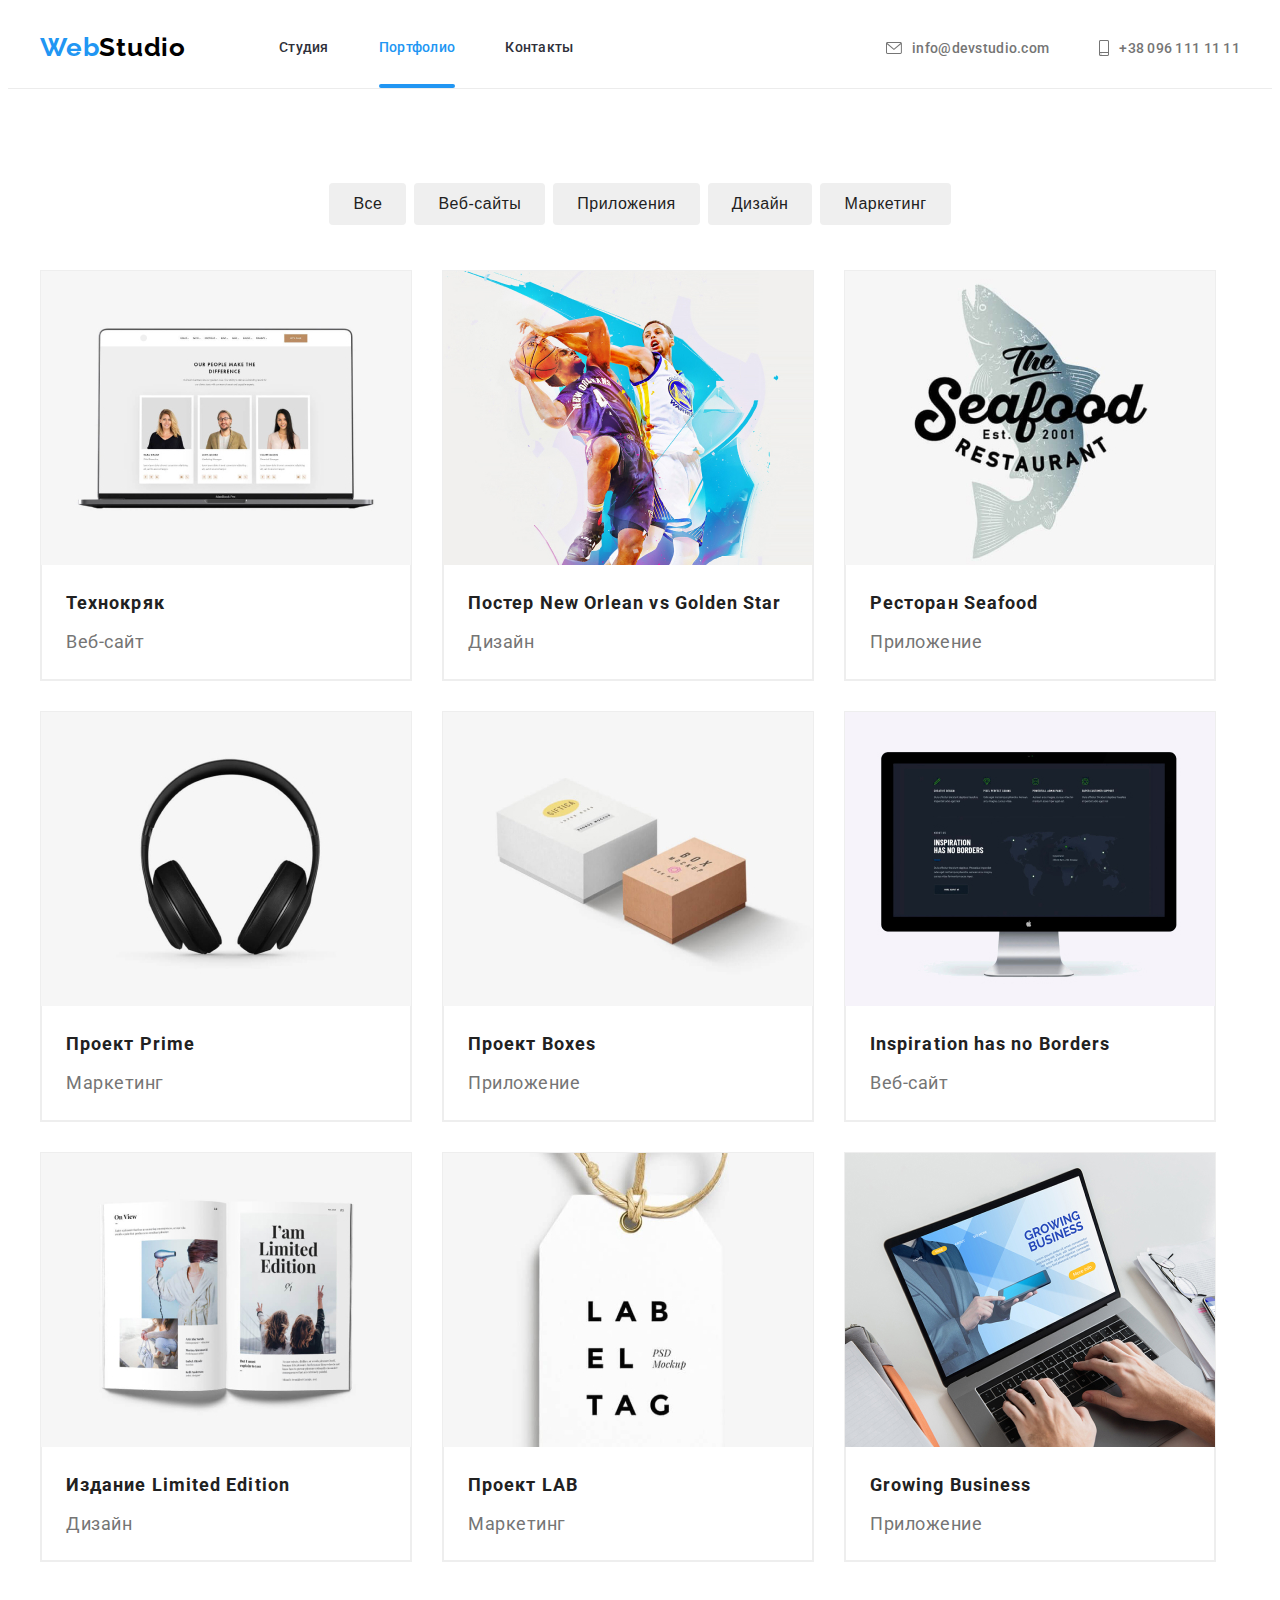
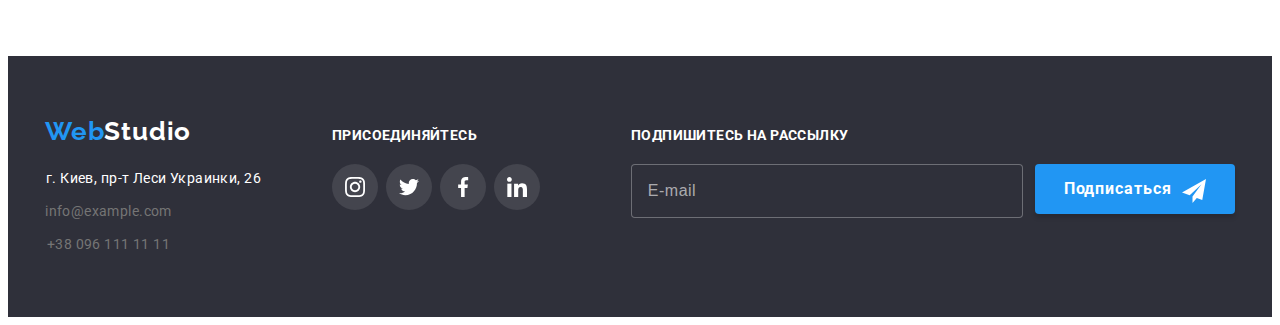
==== commit e2dfcedc: "portfolio mobile" ====
--- a/portfolio.html
+++ b/portfolio.html
@@ -23,7 +23,7 @@
   <body>
     <!--Header-->
     <header class="page-header">
-      <div class="container page-header__container">
+      <div class="page-header__container container">
         <nav class="navigation">
           <a class="logo" href="index.html">
             Web<span class="logo-part-header">Studio</span>
@@ -40,6 +40,14 @@
             </li>
           </ul>
         </nav>
+
+      <!-- Menu Toggle -->
+      <button type="button" class="mobile-menu-open-btn" data-menu-open >
+        <svg class="mobile-menu-open-btn__icon" width="40" height="40">
+        <use href="./images/sprite.svg#mobile-menu-icon"></use>
+        </svg>
+      </button>
+
         <ul class="contacts-list list">
           <li class="contacts__item">
             <a class="contacts__link" href="mailto:info@devstudio.com">
@@ -58,6 +66,57 @@
             </a>
           </li>
         </ul>
+      </div>
+      <!-- Mobile Menu -->
+      <div class="mobile-menu" data-menu>
+        <div class="container mobile-menu__container">
+          <button type="button" class="mobile-menu__close-btn" data-menu-close>
+            <svg class="mobile-menu__close-icon" width="40" height="40">
+              <use href="./images/sprite.svg#mobile-menu-close-icon"></use>
+            </svg>
+          </button>
+          <ul class="mobile-menu__nav">
+            <li class="mobile-menu__nav-item">
+              <a class="mobile-menu__nav-link mobile-menu__nav-current" href="./index.html">Студия</a>
+            </li>
+            <li class="mobile-menu__nav-item">
+              <a class="mobile-menu__nav-link" href="./portfolio.html">Портфолио</a>
+            </li>
+            <li class="mobile-menu__nav-item">
+              <a class="mobile-menu__nav-link" href="#adress">Контакты</a>
+            </li>
+          </ul>
+
+					<div class="mobile-menu__contacts-container">
+						<ul class="mobile-menu__contacts">
+            <li class="mobile-menu__contacts-item">
+              <a class="mobile-menu__contacts-link" href="tel:+380961111111">+38 096 111 11 11</a>
+            </li>
+            <li class="mobile-menu__contacts-item">
+              <a
+                class="mobile-menu__contacts-mail mobile-menu__contacts-link"
+                href="mailto:info@devstudio.com"
+                >info@devstudio.com</a
+              >
+            </li>
+          </ul>
+
+          <ul class="mobile-menu__socials">
+            <li class="mobile-menu__socials-item">
+              <a class="mobile-menu__socials-link" href="">Instagram</a>
+            </li>
+            <li class="mobile-menu__socials-item">
+              <a class="mobile-menu__socials-link" href="">Twitter</a>
+            </li>
+            <li class="mobile-menu__socials-item">
+              <a class="mobile-menu__socials-link" href="">Facebook</a>
+            </li>
+            <li class="mobile-menu__socials-item">
+              <a class="mobile-menu__socials-link" href="">LinkedIn</a>
+            </li>
+          </ul>
+					</div>
+        </div>
       </div>
     </header>
     <main>
@@ -283,7 +342,7 @@
     <!--Footer-->
     <footer class="page-footer">
       <div class="container page-footer__wrapper">
-          <div class="adress-wrapper">
+          <div class="address-wrapper">
         <a class="logo-footer" href="index.html">
           Web<span class="logo-part-footer">Studio</span>
         </a>
@@ -385,5 +444,6 @@
       </div>
     </div>
     </footer>
+    <script src="./js/mobile-menu.js"></script>
   </body>
 </html>
--- a/css/main.min.css
+++ b/css/main.min.css
@@ -1 +1 @@
-:root{--white: #fff;--dark-white: #f5f4fa;--black: #000;--dark-grey: #2F303A;--light-grey: #757575;--nero-grey: #212121;--aqua-blue: #2196f3;--btn-blue: #188ce8;--header-grey: #ECECEC;--border-grey: #EEEEEE;--border-second-color: #afb1b8;--transition-duration-function: 250ms cubic-bezier(0.4, 0, 0.2, 1);--backdrop-bg-color: #00000033;--modal-button-border: #0000001A}.visually-hidden{position:absolute;width:1px;height:1px;margin:-1px;margin:0;padding:0;overflow:hidden;border:0;clip:rect(0 0 0 0)}.mobile-menu__socials,.mobile-menu__contacts,.mobile-menu__nav,.page-footer__list,.footer-socials__list,.socials-list,.contacts-list,.navigation__list,.services__list,.advantages__list,.projects-list,.portfolio-nav__list,.partners__list{list-style:none}.page-footer__maps,.projects-list__link{position:relative;text-decoration:none;-webkit-transition-property:color;transition-property:color;-webkit-transition-duration:250ms;transition-duration:250ms;-webkit-transition-timing-function:cubic-bezier(0.4, 0, 0.2, 1);transition-timing-function:cubic-bezier(0.4, 0, 0.2, 1)}.page-footer__maps:hover,.projects-list__link:hover,.page-footer__maps:focus,.projects-list__link:focus{color:var(--aqua-blue);fill:var(--aqua-blue)}body{font-family:"Roboto",sans-serif}header{border-bottom:1px solid var(--header-grey)}img{display:block}textarea{resize:none;border:1px solid rgba(33,33,33,.2);border-radius:4px;padding:12px 16px;font-size:12px;line-height:1.17;letter-spacing:.01em;height:120px;margin-bottom:20px;cursor:pointer;-webkit-transition-property:border-color;transition-property:border-color;-webkit-transition-duration:250ms;transition-duration:250ms;-webkit-transition-timing-function:cubic-bezier(0.4, 0, 0.2, 1);transition-timing-function:cubic-bezier(0.4, 0, 0.2, 1)}h1,h2,h3,p{margin-top:0;margin-bottom:0}ul,ol{margin-top:0;margin-bottom:0;padding-left:0}.partners{padding-top:60px;padding-bottom:60px}.partners__title{color:var(--nero-grey);font-weight:700;font-size:36px;line-height:1.17;text-align:center;margin-bottom:50px}@media screen and (max-width: 1199px){.partners__title{color:var(--nero-grey);font-weight:700;font-size:28px;line-height:1.1785714286;text-align:center}}.partners__list{display:-webkit-box;display:-ms-flexbox;display:flex;-ms-flex-wrap:wrap;flex-wrap:wrap;-webkit-box-pack:center;-ms-flex-pack:center;justify-content:center;margin:-15px}.partners__item{width:210px;height:92px;margin:15px}.partners__link{width:100%;height:100%;display:-webkit-box;display:-ms-flexbox;display:flex;-webkit-box-pack:center;-ms-flex-pack:center;justify-content:center;-webkit-box-align:center;-ms-flex-align:center;align-items:center;border:1px solid var(--border-second-color);border-radius:4px;-webkit-transition-property:border-color;transition-property:border-color;-webkit-transition-duration:250ms;transition-duration:250ms;-webkit-transition-timing-function:cubic-bezier(0.4, 0, 0.2, 1);transition-timing-function:cubic-bezier(0.4, 0, 0.2, 1)}.partners__link:hover,.partners__link:focus{border-color:var(--aqua-blue);fill:var(--aqua-blue)}.partners__icon{fill:var(--border-second-color);-webkit-transition-property:fill;transition-property:fill;-webkit-transition-duration:250ms;transition-duration:250ms;-webkit-transition-timing-function:cubic-bezier(0.4, 0, 0.2, 1);transition-timing-function:cubic-bezier(0.4, 0, 0.2, 1)}.partners__link:hover .partners__icon,.partners__link:focus .partners__icon{border-color:var(--aqua-blue);fill:var(--aqua-blue)}@media screen and (min-width: 768px){.partners__item{width:226px}}@media screen and (min-width: 1200px){.partners{padding-top:94px;padding-bottom:94px}.partners__list{-ms-flex-wrap:nowrap;flex-wrap:nowrap}.partners__item{width:170px}}.portfolio-nav__list{margin-bottom:50px;display:-webkit-box;display:-ms-flexbox;display:flex;-webkit-box-pack:center;-ms-flex-pack:center;justify-content:center}.portfolio-nav__item:not(:last-child){margin-right:8px}.portfolio-nav__button{padding:6px 22px;font-weight:500;font-size:16px;line-height:1.62;text-align:center;letter-spacing:.03em;cursor:pointer;color:var(--nero-grey);border-radius:4px;border-color:rgba(0,0,0,0);-webkit-transition-property:color;transition-property:color;-webkit-transition-duration:250ms;transition-duration:250ms;-webkit-transition-timing-function:cubic-bezier(0.4, 0, 0.2, 1);transition-timing-function:cubic-bezier(0.4, 0, 0.2, 1)}.portfolio-nav__button:hover,.portfolio-nav__button:focus{background-color:var(--aqua-blue);-webkit-box-shadow:0px 3px 1px rgba(0,0,0,.1),0px 1px 2px rgba(0,0,0,.08),0px 2px 2px rgba(0,0,0,.12);box-shadow:0px 3px 1px rgba(0,0,0,.1),0px 1px 2px rgba(0,0,0,.08),0px 2px 2px rgba(0,0,0,.12);color:var(--dark-white)}.projects-list{display:-webkit-box;display:-ms-flexbox;display:flex;-ms-flex-wrap:wrap;flex-wrap:wrap;-ms-flex-preferred-size:calc(100% - 30px);flex-basis:calc(100% - 30px);margin:0;padding:0}.projects-list__item{display:-webkit-box;display:-ms-flexbox;display:flex;width:370px;margin-right:30px;margin-bottom:30px;background-color:var(--white);border:1px solid var(--border-grey)}.projects-list__item:hover,.projects-list__item:focus{-webkit-box-shadow:0px 1px 1px rgba(0,0,0,.12),0px 4px 4px rgba(0,0,0,.06),1px 4px 6px rgba(0,0,0,.16);box-shadow:0px 1px 1px rgba(0,0,0,.12),0px 4px 4px rgba(0,0,0,.06),1px 4px 6px rgba(0,0,0,.16)}.projects-list__item:nth-child(3n){margin-right:0px}.projects-list__item:nth-last-child(-n+3){margin-bottom:0px}.projects-list__link{display:inline-block;text-decoration:none;width:100%;height:100%;-webkit-transition-property:-webkit-box-shadow;transition-property:-webkit-box-shadow;transition-property:box-shadow;transition-property:box-shadow, -webkit-box-shadow;-webkit-transition-duration:250ms;transition-duration:250ms;-webkit-transition-timing-function:cubic-bezier(0.4, 0, 0.2, 1);transition-timing-function:cubic-bezier(0.4, 0, 0.2, 1)}.projects-list__link:hover,.projects-list__link:focus{-webkit-box-shadow:0px 4px 4px rgba(0,0,0,.25);box-shadow:0px 4px 4px rgba(0,0,0,.25)}.projects-thumb{position:relative;overflow:hidden}.overlay-container{position:absolute;top:0;left:0;width:100%;height:100%;-webkit-transform:translateY(200%);transform:translateY(200%);-webkit-transition-property:-webkit-transform;transition-property:-webkit-transform;transition-property:transform;transition-property:transform, -webkit-transform;-webkit-transition-duration:250ms;transition-duration:250ms;-webkit-transition-timing-function:cubic-bezier(0.4, 0, 0.2, 1);transition-timing-function:cubic-bezier(0.4, 0, 0.2, 1);background:var(--aqua-blue);padding:63px 23px}.projects-list__link:hover .overlay-container,.projects-list__link:focus .overlay-container{-webkit-transform:translateY(0);transform:translateY(0)}.overlay-container__text{font-size:18px;line-height:156%;color:var(--white)}.projects-border{padding:20px 24px;border-left:1px solid var(--border-grey);border-top:0;border-right:1px solid var(--border-grey);border-bottom:1px solid var(--border-grey)}.projects-border__title{margin-bottom:4px;font-weight:700;font-size:18px;line-height:2;letter-spacing:.06em;color:var(--nero-grey)}.projects-border__type{font-size:18px;line-height:1.88;letter-spacing:.03em;color:var(--light-grey)}.team{padding-top:94px;padding-bottom:94px;font-size:16px;line-height:1.19;letter-spacing:.03em;background-color:var(--dark-white)}.team__title{margin-bottom:50px;font-weight:700;font-size:36px;line-height:1.17;text-align:center;letter-spacing:.03em;color:var(--nero-grey)}.team__list{letter-spacing:.03em;display:-webkit-box;display:-ms-flexbox;display:flex;-ms-flex-wrap:wrap;flex-wrap:wrap;list-style:none}.team__card{background-color:var(--white);border-radius:0px 0px 4px 4px;-webkit-box-shadow:0px 1px 3px rgba(0,0,0,.12),0px 1px 1px rgba(0,0,0,.14),0px 2px 1px rgba(0,0,0,.2);box-shadow:0px 1px 3px rgba(0,0,0,.12),0px 1px 1px rgba(0,0,0,.14),0px 2px 1px rgba(0,0,0,.2)}.team__card:not(:nth-child(4n)){margin-right:30px}.team-wrapper{padding-top:30px;padding-bottom:30px}.team-wrapper__employee{margin-bottom:10px;font-weight:500;font-size:16px;line-height:1.19;text-align:center;letter-spacing:.03em;color:var(--nero-grey)}.team-wrapper__profession{margin-bottom:16px;font-size:16px;line-height:1.19;text-align:center;letter-spacing:.03em;color:var(--light-grey)}.advantages{padding-top:60px;padding-bottom:60px}.advantages__item{max-width:450px}.advantages-box{width:100%;height:120px;display:-webkit-box;display:-ms-flexbox;display:flex;-webkit-box-pack:center;-ms-flex-pack:center;justify-content:center;-webkit-box-align:center;-ms-flex-align:center;align-items:center;background-color:var(--dark-white);margin-bottom:30px;border-radius:4px}.advantages-box__icon{margin:25px 100px;width:70px;height:70px;background-position:center}.advantages__title{margin-bottom:10px;font-weight:700;font-size:14px;line-height:1.14;text-align:center;letter-spacing:.03em;text-transform:uppercase;color:var(--nero-grey)}.advantages__text{font-size:14px;line-height:1.71;letter-spacing:.03em;color:var(--light-grey)}@media screen and (max-width: 767px){.advantages__item:not(:last-child){margin-bottom:30px}}@media screen and (min-width: 768px){.advantages__list{display:-webkit-box;display:-ms-flexbox;display:flex;-ms-flex-wrap:wrap;flex-wrap:wrap;-webkit-box-pack:justify;-ms-flex-pack:justify;justify-content:space-between;margin:-15px}.advantages__item{max-width:354px;margin:15px}.advantages__title{text-align:start}}@media screen and (min-width: 1200px){.advantages{padding-top:94px;padding-bottom:94px;background-color:var(--white)}.advantages__list{-ms-flex-wrap:nowrap;flex-wrap:nowrap;-webkit-box-pack:center;-ms-flex-pack:center;justify-content:center}.advantages__item{max-width:270px;margin:0px;-ms-flex-preferred-size:calc((100% - 90px)/4);flex-basis:calc((100% - 90px)/4)}.advantages__item:not(:last-child){margin-right:30px}.advantages-box{width:270px;background-color:var(--dark-white)}}.services{padding-top:0px;padding-bottom:94px}@media screen and (max-width: 1199px){.services{display:none}}.services__title{margin-bottom:50px;font-weight:700;font-size:36px;line-height:1.17;letter-spacing:.03em;text-align:center;color:var(--black)}.services__list{display:-webkit-box;display:-ms-flexbox;display:flex;-webkit-box-pack:justify;-ms-flex-pack:justify;justify-content:space-between;display:flex}.services__item{position:relative}.services__item:not(:last-child){margin-right:30px}.services-box{position:relative}.services-box__img{display:block}.services-textbox{position:absolute;bottom:0;right:0;display:-webkit-box;display:-ms-flexbox;display:flex;-webkit-box-pack:center;-ms-flex-pack:center;justify-content:center;-webkit-box-align:center;-ms-flex-align:center;align-items:center;width:370px;height:70px;background:var(--dark-grey);opacity:.8}.services-textbox__text{font-weight:700;font-size:14px;line-height:1.1;letter-spacing:.03em;text-align:center;text-transform:uppercase;color:var(--white)}.hero{padding-top:200px;padding-bottom:200px;margin:auto;max-width:1600px;height:600px;background-color:var(--dark-grey);background-image:-webkit-gradient(linear, left top, right top, from(rgba(47, 48, 58, 0.4)), to(rgba(47, 48, 58, 0.4))),url(../images/hero/bg.jpeg.jpg);background-image:linear-gradient(to right, rgba(47, 48, 58, 0.4), rgba(47, 48, 58, 0.4)),url(../images/hero/bg.jpeg.jpg);background-repeat:no-repeat;background-position:center;background-size:cover;text-align:center}.hero__title{margin-bottom:30px;margin:0 auto 30px auto;width:696px;font-weight:900;font-size:44px;line-height:1.36;text-align:center;letter-spacing:.06em;text-transform:uppercase;color:var(--white)}.hero__button{margin:0 auto;padding:10px 32px;font-weight:700;font-size:16px;line-height:1.88;letter-spacing:.06em;cursor:pointer;color:var(--white);background-color:var(--aqua-blue);border:none;display:block;outline:none;-webkit-box-shadow:0px 4px 4px rgba(0,0,0,.15);box-shadow:0px 4px 4px rgba(0,0,0,.15);border-radius:4px;-webkit-transition-property:background-color;transition-property:background-color;-webkit-transition-duration:250ms;transition-duration:250ms;-webkit-transition-timing-function:cubic-bezier(0.4, 0, 0.2, 1);transition-timing-function:cubic-bezier(0.4, 0, 0.2, 1)}.hero__button:hover,.hero__button:focus{background-color:var(--btn-blue);color:var(--white)}.backdrop{position:fixed;top:0;left:0;width:100%;height:100%;background-color:var(--backdrop-bg-color);z-index:100;-webkit-transition-property:overflow,opacity;transition-property:overflow,opacity;-webkit-transition-duration:250ms;transition-duration:250ms;-webkit-transition-timing-function:cubic-bezier(0.4, 0, 0.2, 1);transition-timing-function:cubic-bezier(0.4, 0, 0.2, 1)}.backdrop.is-hidden{overflow:hidden;opacity:0;pointer-events:none}.backdrop.is-hidden .modal-close{-webkit-transform:translate(-50%, -50%) scale(0.8);transform:translate(-50%, -50%) scale(0.8)}.modal-close{position:absolute;min-width:530px;min-height:580px;background-color:var(--white);top:50%;left:50%;padding:40px;-webkit-box-shadow:0px 1px 3px rgba(0,0,0,.12),0px 1px 1px rgba(0,0,0,.14),0px 2px 1px rgba(0,0,0,.2);box-shadow:0px 1px 3px rgba(0,0,0,.12),0px 1px 1px rgba(0,0,0,.14),0px 2px 1px rgba(0,0,0,.2);border-radius:4px;-webkit-transform:translate(-50%, -50%) scale(1);transform:translate(-50%, -50%) scale(1);-webkit-transition-property:opacity;transition-property:opacity;-webkit-transition-duration:250ms;transition-duration:250ms;-webkit-transition-timing-function:cubic-bezier(0.4, 0, 0.2, 1);transition-timing-function:cubic-bezier(0.4, 0, 0.2, 1)}.modal-close__button{position:absolute;top:8px;right:8px;width:30px;height:30px;background-color:rgba(0,0,0,0);border:1px solid rgba(0,0,0,.1);padding:0;border-radius:50%;display:-webkit-box;display:-ms-flexbox;display:flex;-webkit-box-pack:center;-ms-flex-pack:center;justify-content:center;-webkit-box-align:center;-ms-flex-align:center;align-items:center;cursor:pointer;-webkit-transition-property:color;transition-property:color;-webkit-transition-duration:250ms;transition-duration:250ms;-webkit-transition-timing-function:cubic-bezier(0.4, 0, 0.2, 1);transition-timing-function:cubic-bezier(0.4, 0, 0.2, 1)}.modal-close__button:hover,.modal-close__button:focus{fill:var(--btn-blue)}.modal-close__icon{width:18px;height:18px;-webkit-transition-property:fill;transition-property:fill;-webkit-transition-duration:250ms;transition-duration:250ms;-webkit-transition-timing-function:cubic-bezier(0.4, 0, 0.2, 1);transition-timing-function:cubic-bezier(0.4, 0, 0.2, 1)}.contacts-title{font-family:"Roboto";font-weight:700;font-size:20px;line-height:1.15;text-align:center;letter-spacing:.03em;margin-bottom:12px;display:block;color:var(--nero-grey)}.contacts-form-label{font-family:"Roboto";font-size:12px;line-height:1.1666666667;letter-spacing:.01em;display:-webkit-inline-box;display:-ms-inline-flexbox;display:inline-flex;color:var(--light-grey);margin-bottom:4px}.contacts-form-box{position:relative;display:block}.contacts-form-box__icon{position:absolute;width:18px;height:18px;left:12px;top:50%;fill:var(--nero-grey);-webkit-transform:translateY(-50%);transform:translateY(-50%);-webkit-transition-property:fill;transition-property:fill;-webkit-transition-duration:250ms;transition-duration:250ms;-webkit-transition-timing-function:cubic-bezier(0.4, 0, 0.2, 1);transition-timing-function:cubic-bezier(0.4, 0, 0.2, 1)}.contacts-form-box__name:hover+.contacts-form-box__icon{fill:var(--aqua-blue)}.contacts-form-box__name{display:block;width:100%;height:40px;border:1px solid rgba(33,33,33,.2);border-radius:4px;padding-left:42px;margin-bottom:10px;cursor:pointer;-webkit-transition-property:border-color;transition-property:border-color;-webkit-transition-duration:250ms;transition-duration:250ms;-webkit-transition-timing-function:cubic-bezier(0.4, 0, 0.2, 1);transition-timing-function:cubic-bezier(0.4, 0, 0.2, 1)}.contacts-form-box__name:hover,.contacts-form-box__name:focus{outline:none;border-color:var(--aqua-blue)}textarea{resize:none;border:1px solid rgba(33,33,33,.2);border-radius:4px;padding:12px 16px;font-size:12px;line-height:1.17;letter-spacing:.01em;height:120px;margin-bottom:20px;cursor:pointer;-webkit-transition-property:border-color;transition-property:border-color;-webkit-transition-duration:250ms;transition-duration:250ms;-webkit-transition-timing-function:cubic-bezier(0.4, 0, 0.2, 1);transition-timing-function:cubic-bezier(0.4, 0, 0.2, 1)}textarea:hover,textarea:focus{outline:none;border-color:var(--aqua-blue)}.contacts-form-comment{width:100%}.contacts-form-comment::-webkit-input-placeholder{font-size:12px;line-height:1.17;letter-spacing:.01em;color:rgba(117,117,117,.5)}.contacts-form-comment::-moz-placeholder{font-size:12px;line-height:1.17;letter-spacing:.01em;color:rgba(117,117,117,.5)}.contacts-form-comment:-ms-input-placeholder{font-size:12px;line-height:1.17;letter-spacing:.01em;color:rgba(117,117,117,.5)}.contacts-form-comment::-ms-input-placeholder{font-size:12px;line-height:1.17;letter-spacing:.01em;color:rgba(117,117,117,.5)}.contacts-form-comment::placeholder{font-size:12px;line-height:1.17;letter-spacing:.01em;color:rgba(117,117,117,.5)}.contacts-form-checkbox{position:relative;display:-webkit-box;display:-ms-flexbox;display:flex;-webkit-box-align:center;-ms-flex-align:center;align-items:center;margin-bottom:30px}.contacts-form-checkbox__input{outline:2px solid var(--black)}.hidden-checkbox{position:absolute;width:1px;height:1px;overflow:hidden;border:0;clip:rect(0 0 0 0)}.use-box{-webkit-transition-property:opacity;transition-property:opacity;-webkit-transition-duration:250ms;transition-duration:250ms;-webkit-transition-timing-function:cubic-bezier(0.4, 0, 0.2, 1);transition-timing-function:cubic-bezier(0.4, 0, 0.2, 1)}.use-accept{opacity:0;-webkit-transition-property:opacity;transition-property:opacity;-webkit-transition-duration:250ms;transition-duration:250ms;-webkit-transition-timing-function:cubic-bezier(0.4, 0, 0.2, 1);transition-timing-function:cubic-bezier(0.4, 0, 0.2, 1)}.contacts-form-checkbox__input:checked+.contacts-form-checkbox__icon .use-accept{opacity:1}.contacts-form-checkbox__input:checked+.contacts-form-checkbox__icon .use-box{opacity:0}.contacts-form-checkbox__icon{position:absolute;top:40%;left:12px;-webkit-transform:translateY(-40%);transform:translateY(-40%);cursor:pointer;width:16px;height:15px}.contacts-form-text{-webkit-user-select:none;-moz-user-select:none;-ms-user-select:none;user-select:none;font-size:14px;line-height:1.7142857143;letter-spacing:.03em;color:var(--light-grey);margin-left:35px}.contacts-form-text__link{color:var(--aqua-blue);-webkit-text-decoration-line:underline;text-decoration-line:underline}.contacts-form-text__button{display:-webkit-box;display:-ms-flexbox;display:flex;-webkit-box-align:center;-ms-flex-align:center;align-items:center;-webkit-box-pack:center;-ms-flex-pack:center;justify-content:center;width:200px;height:50px;margin:0 auto;padding:10px 56px;font-family:"Roboto";font-weight:700;font-size:16px;line-height:1.88;letter-spacing:.06em;text-align:center;text-decoration:none;cursor:pointer;color:var(--white);background:var(--aqua-blue);border:none;-webkit-box-shadow:0px 4px 4px rgba(0,0,0,.15);box-shadow:0px 4px 4px rgba(0,0,0,.15);border-radius:4px;-webkit-transition-property:background;transition-property:background;-webkit-transition-duration:250ms;transition-duration:250ms;-webkit-transition-timing-function:cubic-bezier(0.4, 0, 0.2, 1);transition-timing-function:cubic-bezier(0.4, 0, 0.2, 1)}.contacts-form-text__button:hover,.contacts-form-text__button:focus{background-color:var(--btn-blue);color:var(--white)}.container{width:100%;margin-left:auto;margin-right:auto;padding-left:15px;padding-right:15px}@media screen and (min-width: 480px){.container{width:480px}}@media screen and (min-width: 768px){.container{width:768px}}@media screen and (min-width: 1200px){.container{width:1200px}}@media screen and (min-width: 768px){.navigation{display:-webkit-box;display:-ms-flexbox;display:flex;-webkit-box-align:center;-ms-flex-align:center;align-items:center;-webkit-box-pack:justify;-ms-flex-pack:justify;justify-content:space-between}}.navigation__list{display:none}@media screen and (min-width: 768px){.navigation__list{display:-webkit-box;display:-ms-flexbox;display:flex;margin-left:88px}}@media screen and (min-width: 1200px){.navigation__list{display:-webkit-box;display:-ms-flexbox;display:flex;margin-left:93px}}.navigation__item:not(:last-child){margin-right:50px}.navigation__link{position:relative;padding:32px 0 32px;display:block;font-weight:500;font-size:14px;line-height:1.14;letter-spacing:.02em;color:var(--dark-grey);text-decoration:none;-webkit-transition-property:color;transition-property:color;-webkit-transition-duration:250ms;transition-duration:250ms;-webkit-transition-timing-function:cubic-bezier(0.4, 0, 0.2, 1);transition-timing-function:cubic-bezier(0.4, 0, 0.2, 1)}.navigation__link:hover,.navigation__link:focus{color:var(--aqua-blue)}.navigation__link.navigation__link--current{position:relative;color:var(--aqua-blue)}.navigation__link--current::after{content:"";width:100%;height:4px;position:absolute;right:0;bottom:0px;background-color:var(--aqua-blue);border-radius:2px}.address{margin-top:20px;font-style:inherit;letter-spacing:.03em}.section{padding-top:94px;padding-bottom:94px}.logo{font-family:"Raleway",sans-serif;font-weight:700;font-size:26px;line-height:1.1923076923;letter-spacing:.03em;color:var(--aqua-blue);text-decoration:none}.logo-part-header{font-family:"Raleway",sans-serif;font-weight:700;font-size:26px;line-height:1.1923076923;letter-spacing:.03em;color:var(--black)}.logo-footer{font-family:"Raleway",sans-serif;font-weight:700;font-size:26px;line-height:1.1923076923;letter-spacing:.03em;color:var(--aqua-blue);text-decoration:none}.logo-part-footer{font-family:"Raleway",sans-serif;font-weight:700;font-size:26px;line-height:1.1923076923;letter-spacing:.03em;color:var(--white)}.contacts-list{display:none}@media screen and (min-width: 768px){.contacts-list{display:block;margin-left:auto}}@media screen and (min-width: 1200px){.contacts-list{display:-webkit-box;display:-ms-flexbox;display:flex;margin-left:auto}}@media screen and (min-width: 768px){.contacts__item:not(:last-child){margin-bottom:10px}}@media screen and (min-width: 1200px){.contacts__item:not(:last-child){margin-bottom:0;margin-right:50px}}.contacts__icon{fill:currentColor;margin-right:10px;-webkit-transition-property:fill;transition-property:fill;-webkit-transition-duration:250ms;transition-duration:250ms;-webkit-transition-timing-function:cubic-bezier(0.4, 0, 0.2, 1);transition-timing-function:cubic-bezier(0.4, 0, 0.2, 1)}@media screen and (min-width: 768px){.contacts__link{display:-webkit-box;display:-ms-flexbox;display:flex;-webkit-box-align:center;-ms-flex-align:center;align-items:center;font-weight:500;font-size:14px;line-height:16px;letter-spacing:.02em;text-decoration:none;color:var(--light-grey);-webkit-transition-property:color,fill;transition-property:color,fill;-webkit-transition-duration:250ms;transition-duration:250ms;-webkit-transition-timing-function:cubic-bezier(0.4, 0, 0.2, 1);transition-timing-function:cubic-bezier(0.4, 0, 0.2, 1)}.contacts__link:hover,.contacts__link:focus{color:var(--aqua-blue);fill:var(--aqua-blue)}}.page-header{font-weight:500;font-size:14px;line-height:1.1428571429;letter-spacing:.02em;border-bottom:1px solid var(--header-grey)}.page-header__container{display:-webkit-box;display:-ms-flexbox;display:flex;-webkit-box-align:center;-ms-flex-align:center;align-items:center;-webkit-box-pack:justify;-ms-flex-pack:justify;justify-content:space-between}.socials-list{display:-webkit-box;display:-ms-flexbox;display:flex;margin:0;padding:0;-webkit-box-pack:center;-ms-flex-pack:center;justify-content:center;list-style:none}.socials-list__item{margin-right:10px;display:-webkit-box;display:-ms-flexbox;display:flex;-ms-flex-preferred-size:calc(16.6666666667% - 30px);flex-basis:calc(16.6666666667% - 30px)}.socials-list__link{display:-webkit-box;display:-ms-flexbox;display:flex;-webkit-box-align:center;-ms-flex-align:center;align-items:center;-webkit-box-pack:center;-ms-flex-pack:center;justify-content:center;width:44px;height:44px;border-radius:50%;background-color:var(--white);-webkit-transition-property:background-color;transition-property:background-color;-webkit-transition-duration:250ms;transition-duration:250ms;-webkit-transition-timing-function:cubic-bezier(0.4, 0, 0.2, 1);transition-timing-function:cubic-bezier(0.4, 0, 0.2, 1)}.socials-list__link:not(:last-child){margin-right:10px}.socials-list__link:hover,.socials-list__link:focus{background-color:var(--aqua-blue)}.socials-list__link:hover .socials-list__icon,.socials-list__link:focus .socials-list__icon{fill:var(--white)}.socials-list__icon{width:20px;height:20px;fill:var(--border-second-color)}.footer-socials{-webkit-box-align:center;-ms-flex-align:center;align-items:center;-webkit-box-pack:center;-ms-flex-pack:center;justify-content:center;text-align:center;margin-bottom:60px}.footer-socials__title{margin-bottom:20px;font-weight:700;font-size:14px;line-height:1.14;letter-spacing:.03em;text-transform:uppercase;color:var(--white)}.footer-socials__list{display:-webkit-box;display:-ms-flexbox;display:flex;-webkit-box-align:center;-ms-flex-align:center;align-items:center;-webkit-box-pack:center;-ms-flex-pack:center;justify-content:center}.footer-socials__item{width:44px;height:44px}.footer-socials__item:not(:last-child){margin-right:10px}.footer-socials__link{display:-webkit-box;display:-ms-flexbox;display:flex;-webkit-box-align:center;-ms-flex-align:center;align-items:center;-webkit-box-pack:center;-ms-flex-pack:center;justify-content:center;cursor:pointer;width:44px;height:44px;border-radius:50%;border:1px solid rgba(0,0,0,0);color:var(--white);background-color:rgba(255,255,255,.1)}.footer-socials__link{-webkit-transition-property:background-color;transition-property:background-color;-webkit-transition-duration:250ms;transition-duration:250ms;-webkit-transition-timing-function:cubic-bezier(0.4, 0, 0.2, 1);transition-timing-function:cubic-bezier(0.4, 0, 0.2, 1)}.footer-socials__link:hover,.footer-socials__link:focus{color:var(--white);background-color:var(--aqua-blue)}.footer-socials__icon{fill:var(--white)}@media screen and (min-width: 1200px){.footer-socials{margin-bottom:0}.footer-socials__title{text-align:left}}.page-footer{padding-top:60px;padding-bottom:60px;background-color:var(--dark-grey)}@media screen and (min-width: 768px){.page-footer__wrapper{display:-webkit-box;display:-ms-flexbox;display:flex;-ms-flex-wrap:wrap;flex-wrap:wrap;-webkit-box-align:baseline;-ms-flex-align:baseline;align-items:baseline;-webkit-box-pack:center;-ms-flex-pack:center;justify-content:center}}@media screen and (min-width: 1200px){.page-footer__wrapper{-ms-flex-wrap:nowrap;flex-wrap:nowrap}}.address-wrapper{margin-bottom:60px}.page-footer__list{display:-webkit-box;display:-ms-flexbox;display:flex;-webkit-box-orient:vertical;-webkit-box-direction:normal;-ms-flex-direction:column;flex-direction:column;-webkit-box-align:center;-ms-flex-align:center;align-items:center}.page-footer__item:not(:last-child){margin-bottom:8px}.address{font-style:inherit}.page-footer__maps{font-style:inherit;font-size:14px;line-height:1.7;letter-spacing:.03em;color:var(--white);-webkit-transition-property:color;transition-property:color;-webkit-transition-duration:250ms;transition-duration:250ms;-webkit-transition-timing-function:cubic-bezier(0.4, 0, 0.2, 1);transition-timing-function:cubic-bezier(0.4, 0, 0.2, 1)}.page-footer__maps:hover,.page-footer__maps:focus{color:var(--aqua-blue)}.page-footer__mail{font-size:14px;line-height:1.7;letter-spacing:.03em;color:var(--light-grey);text-decoration:none}.page-footer__mail:hover,.page-footer__mail:focus{color:var(--aqua-blue)}.page-footer__mail{-webkit-transition-property:color;transition-property:color;-webkit-transition-duration:250ms;transition-duration:250ms;-webkit-transition-timing-function:cubic-bezier(0.4, 0, 0.2, 1);transition-timing-function:cubic-bezier(0.4, 0, 0.2, 1)}.page-footer__phone{font-size:14px;line-height:1.7;letter-spacing:.03em;color:var(--light-grey);text-decoration:none}.page-footer__phone:hover,.page-footer__phone:focus{color:var(--aqua-blue)}.page-footer__phone{-webkit-transition-property:color;transition-property:color;-webkit-transition-duration:250ms;transition-duration:250ms;-webkit-transition-timing-function:cubic-bezier(0.4, 0, 0.2, 1);transition-timing-function:cubic-bezier(0.4, 0, 0.2, 1)}@media screen and (max-width: 767px){.address-wrapper{text-align:center}}@media screen and (min-width: 768px){.address-wrapper{text-align:center;margin-right:165px}}@media screen and (min-width: 1200px){.address-wrapper{margin-right:70px;margin-bottom:0}.page-footer__item:not(:last-child){margin-bottom:9px}.page-footer{display:block}}.footer-newsletter{-webkit-box-align:center;-ms-flex-align:center;align-items:center;-webkit-box-pack:center;-ms-flex-pack:center;justify-content:center;text-align:center}.footer-newsletter__text{display:block;margin-bottom:20px;font-weight:700;font-size:14px;line-height:1.14;letter-spacing:.03em;text-transform:uppercase;color:var(--white)}.footer-newsletter__input{width:100%;height:50px;padding-left:16px;padding-right:16px;margin-bottom:20px;border-radius:4px;border:1px solid rgba(255,255,255,.3);background-color:var(--dark-grey);color:var(--white);cursor:pointer;-webkit-transition-property:border-color;transition-property:border-color;-webkit-transition-duration:250ms;transition-duration:250ms;-webkit-transition-timing-function:cubic-bezier(0.4, 0, 0.2, 1);transition-timing-function:cubic-bezier(0.4, 0, 0.2, 1)}.footer-newsletter__input:hover,.footer-newsletter__input:focus{outline:none;border-color:var(--aqua-blue)}.footer-newsletter__form{display:-webkit-box;display:-ms-flexbox;display:flex;-webkit-box-orient:vertical;-webkit-box-direction:normal;-ms-flex-direction:column;flex-direction:column;-webkit-box-align:center;-ms-flex-align:center;align-items:center}.footer-newsletter__input::-webkit-input-placeholder{font-size:16px;line-height:1.25;letter-spacing:.03em;color:rgba(255,255,255,.6)}.footer-newsletter__input::-moz-placeholder{font-size:16px;line-height:1.25;letter-spacing:.03em;color:rgba(255,255,255,.6)}.footer-newsletter__input:-ms-input-placeholder{font-size:16px;line-height:1.25;letter-spacing:.03em;color:rgba(255,255,255,.6)}.footer-newsletter__input::-ms-input-placeholder{font-size:16px;line-height:1.25;letter-spacing:.03em;color:rgba(255,255,255,.6)}.footer-newsletter__input::placeholder{font-size:16px;line-height:1.25;letter-spacing:.03em;color:rgba(255,255,255,.6)}.footer-newsletter__button{display:-webkit-inline-box;display:-ms-inline-flexbox;display:inline-flex;-webkit-box-align:center;-ms-flex-align:center;align-items:center;-webkit-box-pack:center;-ms-flex-pack:center;justify-content:center;width:200px;height:50px;border:none;border-radius:4px;padding-left:28px;padding-right:28px;background:var(--aqua-blue);-webkit-box-shadow:0px 4px 4px rgba(0,0,0,.15);box-shadow:0px 4px 4px rgba(0,0,0,.15);color:var(--white);font-family:"Roboto";font-weight:700;font-size:16px;line-height:1.87;display:-webkit-box;display:-ms-flexbox;display:flex;align-items:center;text-align:center;letter-spacing:.06em;cursor:pointer;-webkit-transition-property:background-color;transition-property:background-color;-webkit-transition-duration:250ms;transition-duration:250ms;-webkit-transition-timing-function:cubic-bezier(0.4, 0, 0.2, 1);transition-timing-function:cubic-bezier(0.4, 0, 0.2, 1)}.footer-newsletter__button:hover,.footer-newsletter__button:focus{background-color:var(--btn-blue)}.footer-newsletter-box{margin-left:10px;margin-top:13px}.footer-newsletter-box__icon{width:24px;height:24px;fill:var(--white)}@media screen and (min-width: 768px){.footer-newsletter__input{width:450px}}@media screen and (min-width: 1200px){.footer-newsletter__text{text-align:left}.footer-newsletter__form{-webkit-box-orient:horizontal;-webkit-box-direction:normal;-ms-flex-direction:row;flex-direction:row;-webkit-box-align:normal;-ms-flex-align:normal;align-items:normal}.footer-newsletter{margin-left:93px}.footer-newsletter__input{margin-bottom:0px;width:358px}}.mobile-menu-open-btn{background-color:rgba(0,0,0,0);border:none;padding:0;line-height:0;padding-top:10px;padding-bottom:10px}.mobile-menu-open-btn__icon{fill:var(--black);-webkit-transition:fill 250ms cubic-bezier(0.4, 0, 0.2, 1);transition:fill 250ms cubic-bezier(0.4, 0, 0.2, 1)}.mobile-menu-open-btn__icon:hover,.mobile-menu-open-btn__iconfocus{fill:var(--aqua-blue)}.mobile-menu{position:fixed;top:0;left:0;width:100%;height:100%;background-color:var(--white);opacity:0;visibility:hidden;pointer-events:none;-webkit-transition:opacity 250ms cubic-bezier(0.4, 0, 0.2, 1),visibility 250ms cubic-bezier(0.4, 0, 0.2, 1);transition:opacity 250ms cubic-bezier(0.4, 0, 0.2, 1),visibility 250ms cubic-bezier(0.4, 0, 0.2, 1);z-index:2}.mobile-menu.is-open{opacity:1;visibility:visible;pointer-events:auto}.mobile-menu__container{position:relative;padding-top:48px;padding-bottom:48px;padding-left:28px;display:-webkit-box;display:-ms-flexbox;display:flex;-webkit-box-orient:vertical;-webkit-box-direction:normal;-ms-flex-direction:column;flex-direction:column;-webkit-box-pack:justify;-ms-flex-pack:justify;justify-content:space-between;top:0;left:0;width:100%;min-height:100vh;height:100%}.mobile-menu__close-btn{position:absolute;top:10px;right:15px;background-color:rgba(0,0,0,0);border:none;padding:0;line-height:0}.mobile-menu__close-icon{fill:var(--black);-webkit-transition:fill 250ms cubic-bezier(0.4, 0, 0.2, 1);transition:fill 250ms cubic-bezier(0.4, 0, 0.2, 1)}.mobile-menu__close-icon:hover,.mobile-menu__close-iconfocus{fill:var(--aqua-blue)}.mobile-menu__nav-item:not(:last-child){margin-bottom:32px}.mobile-menu__nav-link{font-weight:500;font-size:40px;line-height:1.17;letter-spacing:.02em;color:var(--nero-grey);text-decoration:none}.mobile-menu__nav-link:hover,.mobile-menu__nav-linkfocus{color:var(--aqua-blue)}.mobile-menu__nav-current{color:var(--aqua-blue)}.mobile-menu__contacts{margin-bottom:64px}.mobile-menu__contacts-link{font-weight:500;font-size:34px;line-height:1.18;letter-spacing:.02em;color:var(--aqua-blue);text-decoration:none}.mobile-menu__contacts-mail{font-weight:500;font-size:24px;line-height:1.17;letter-spacing:.02em;color:var(--light-grey)}.mobile-menu__socials{display:-webkit-box;display:-ms-flexbox;display:flex}.mobile-menu__socials-link{font-weight:500;font-size:18px;line-height:1.22;letter-spacing:.02em;color:var(--aqua-blue);text-decoration:none}.mobile-menu__socials-item:not(:last-child){margin-right:10px;margin-right:10px}.mobile-menu__socials-item:not(:last-child)::after{content:" ";border:1px solid rgba(33,33,33,.2);-webkit-transform:rotate(90deg);transform:rotate(90deg);margin-left:10px}@media screen and (min-width: 768px){.mobile-menu{display:none}.mobile-menu-open-btn{display:none}}/*# sourceMappingURL=main.min.css.map */+:root{--white: #fff;--dark-white: #f5f4fa;--black: #000;--dark-grey: #2F303A;--light-grey: #757575;--nero-grey: #212121;--aqua-blue: #2196f3;--btn-blue: #188ce8;--header-grey: #ECECEC;--border-grey: #EEEEEE;--border-second-color: #afb1b8;--transition-duration-function: 250ms cubic-bezier(0.4, 0, 0.2, 1);--backdrop-bg-color: #00000033;--modal-button-border: #0000001A}.visually-hidden{position:absolute;width:1px;height:1px;margin:-1px;margin:0;padding:0;overflow:hidden;border:0;clip:rect(0 0 0 0)}.mobile-menu__socials,.mobile-menu__contacts,.mobile-menu__nav,.page-footer__list,.footer-socials__list,.socials-list,.contacts-list,.navigation__list,.services__list,.advantages__list,.team__list,.projects-list,.portfolio-nav__list,.partners__list{list-style:none}.page-footer__maps,.projects-list__link{position:relative;text-decoration:none;-webkit-transition-property:color;transition-property:color;-webkit-transition-duration:250ms;transition-duration:250ms;-webkit-transition-timing-function:cubic-bezier(0.4, 0, 0.2, 1);transition-timing-function:cubic-bezier(0.4, 0, 0.2, 1)}.page-footer__maps:hover,.projects-list__link:hover,.page-footer__maps:focus,.projects-list__link:focus{color:var(--aqua-blue);fill:var(--aqua-blue)}body{font-family:"Roboto",sans-serif}header{border-bottom:1px solid var(--header-grey)}img{display:block;max-width:100%}textarea{resize:none;border:1px solid rgba(33,33,33,.2);border-radius:4px;padding:12px 16px;font-size:12px;line-height:1.17;letter-spacing:.01em;height:120px;margin-bottom:20px;cursor:pointer;-webkit-transition-property:border-color;transition-property:border-color;-webkit-transition-duration:250ms;transition-duration:250ms;-webkit-transition-timing-function:cubic-bezier(0.4, 0, 0.2, 1);transition-timing-function:cubic-bezier(0.4, 0, 0.2, 1)}h1,h2,h3,p{margin-top:0;margin-bottom:0}ul,ol{margin-top:0;margin-bottom:0;padding-left:0}.partners{padding-top:60px;padding-bottom:60px}.partners__title{color:var(--nero-grey);font-weight:700;font-size:36px;line-height:1.17;text-align:center;margin-bottom:50px}@media screen and (max-width: 1199px){.partners__title{color:var(--nero-grey);font-weight:700;font-size:28px;line-height:1.1785714286;text-align:center;margin-bottom:30px}}.partners__list{display:-webkit-box;display:-ms-flexbox;display:flex;-ms-flex-wrap:wrap;flex-wrap:wrap;-webkit-box-orient:horizontal;-webkit-box-direction:normal;-ms-flex-direction:row;flex-direction:row;-webkit-box-pack:center;-ms-flex-pack:center;justify-content:center;gap:30px}.partners__item{width:210px;height:92px}.partners__link{width:100%;height:100%;display:-webkit-box;display:-ms-flexbox;display:flex;-webkit-box-pack:center;-ms-flex-pack:center;justify-content:center;-webkit-box-align:center;-ms-flex-align:center;align-items:center;border:1px solid var(--border-second-color);border-radius:4px;-webkit-transition-property:border-color;transition-property:border-color;-webkit-transition-duration:250ms;transition-duration:250ms;-webkit-transition-timing-function:cubic-bezier(0.4, 0, 0.2, 1);transition-timing-function:cubic-bezier(0.4, 0, 0.2, 1)}.partners__link:hover,.partners__link:focus{border-color:var(--aqua-blue);fill:var(--aqua-blue)}.partners__icon{fill:var(--border-second-color);-webkit-transition-property:fill;transition-property:fill;-webkit-transition-duration:250ms;transition-duration:250ms;-webkit-transition-timing-function:cubic-bezier(0.4, 0, 0.2, 1);transition-timing-function:cubic-bezier(0.4, 0, 0.2, 1)}.partners__link:hover .partners__icon,.partners__link:focus .partners__icon{border-color:var(--aqua-blue);fill:var(--aqua-blue)}@media screen and (min-width: 768px){.partners__item{width:226px}}@media screen and (min-width: 1200px){.partners{padding-top:94px;padding-bottom:94px}.partners__list{-ms-flex-wrap:nowrap;flex-wrap:nowrap}.partners__item{width:170px}}.portfolio-nav__list{margin-bottom:25px}.portfolio-nav__item{display:inline-block;margin-bottom:15px}.portfolio-nav__item:not(:last-child){margin-right:8px}.portfolio-nav__button{padding:6px 22px;font-weight:500;font-size:16px;line-height:1.62;text-align:center;letter-spacing:.03em;cursor:pointer;color:var(--nero-grey);border-radius:4px;border-color:rgba(0,0,0,0);-webkit-transition-property:color;transition-property:color;-webkit-transition-duration:250ms;transition-duration:250ms;-webkit-transition-timing-function:cubic-bezier(0.4, 0, 0.2, 1);transition-timing-function:cubic-bezier(0.4, 0, 0.2, 1)}.portfolio-nav__button:hover,.portfolio-nav__button:focus{background-color:var(--aqua-blue);-webkit-box-shadow:0px 3px 1px rgba(0,0,0,.1),0px 1px 2px rgba(0,0,0,.08),0px 2px 2px rgba(0,0,0,.12);box-shadow:0px 3px 1px rgba(0,0,0,.1),0px 1px 2px rgba(0,0,0,.08),0px 2px 2px rgba(0,0,0,.12);color:var(--dark-white)}@media screen and (min-width: 768px){.portfolio-nav__list{display:-webkit-box;display:-ms-flexbox;display:flex;-webkit-box-pack:center;-ms-flex-pack:center;justify-content:center;margin-bottom:30px}}.projects-list{display:-webkit-box;display:-ms-flexbox;display:flex;-ms-flex-wrap:wrap;flex-wrap:wrap;-ms-flex-preferred-size:calc(100% - 30px);flex-basis:calc(100% - 30px);margin:0;padding:0}.projects-list__item{display:-webkit-box;display:-ms-flexbox;display:flex;width:370px;margin-right:30px;margin-bottom:30px;background-color:var(--white);border:1px solid var(--border-grey)}.projects-list__item:hover,.projects-list__item:focus{-webkit-box-shadow:0px 1px 1px rgba(0,0,0,.12),0px 4px 4px rgba(0,0,0,.06),1px 4px 6px rgba(0,0,0,.16);box-shadow:0px 1px 1px rgba(0,0,0,.12),0px 4px 4px rgba(0,0,0,.06),1px 4px 6px rgba(0,0,0,.16)}.projects-list__item:nth-child(3n){margin-right:0px}.projects-list__item:nth-last-child(-n+3){margin-bottom:0px}.projects-list__link{display:inline-block;text-decoration:none;width:100%;height:100%;-webkit-transition-property:-webkit-box-shadow;transition-property:-webkit-box-shadow;transition-property:box-shadow;transition-property:box-shadow, -webkit-box-shadow;-webkit-transition-duration:250ms;transition-duration:250ms;-webkit-transition-timing-function:cubic-bezier(0.4, 0, 0.2, 1);transition-timing-function:cubic-bezier(0.4, 0, 0.2, 1)}.projects-list__link:hover,.projects-list__link:focus{-webkit-box-shadow:0px 4px 4px rgba(0,0,0,.25);box-shadow:0px 4px 4px rgba(0,0,0,.25)}.projects-thumb{position:relative;overflow:hidden}@media screen and (max-width: 767px){.projects-list{display:-webkit-box;display:-ms-flexbox;display:flex;-webkit-box-orient:vertical;-webkit-box-direction:normal;-ms-flex-direction:column;flex-direction:column;-webkit-box-pack:center;-ms-flex-pack:center;justify-content:center;gap:30px}.projects-list__item{width:450px;height:404px}}.overlay-container{position:absolute;top:0;left:0;width:100%;height:100%;-webkit-transform:translateY(200%);transform:translateY(200%);-webkit-transition-property:-webkit-transform;transition-property:-webkit-transform;transition-property:transform;transition-property:transform, -webkit-transform;-webkit-transition-duration:250ms;transition-duration:250ms;-webkit-transition-timing-function:cubic-bezier(0.4, 0, 0.2, 1);transition-timing-function:cubic-bezier(0.4, 0, 0.2, 1);background:var(--aqua-blue);padding:63px 23px}.projects-list__link:hover .overlay-container,.projects-list__link:focus .overlay-container{-webkit-transform:translateY(0);transform:translateY(0)}.overlay-container__text{font-size:18px;line-height:156%;color:var(--white)}.projects-border{padding:20px 24px;border-left:1px solid var(--border-grey);border-top:0;border-right:1px solid var(--border-grey);border-bottom:1px solid var(--border-grey)}.projects-border__title{margin-bottom:4px;font-weight:700;font-size:18px;line-height:2;letter-spacing:.06em;color:var(--nero-grey)}.projects-border__type{font-size:18px;line-height:1.88;letter-spacing:.03em;color:var(--light-grey)}.team{padding-top:94px;padding-bottom:94px;font-size:16px;line-height:1.19;letter-spacing:.03em;background-color:var(--dark-white)}@media screen and (max-width: 1199px){.team{padding-top:60px;padding-bottom:60px}}.team__title{margin-bottom:50px;font-weight:700;font-size:36px;line-height:1.17;text-align:center;letter-spacing:.03em;color:var(--nero-grey)}@media screen and (max-width: 1199px){.team__title{font-size:28px;line-height:1.1785714286;margin-bottom:30px}}.team__list{letter-spacing:.03em;display:-webkit-box;display:-ms-flexbox;display:flex;-webkit-box-orient:vertical;-webkit-box-direction:normal;-ms-flex-direction:column;flex-direction:column;-ms-flex-wrap:wrap;flex-wrap:wrap;-webkit-box-pack:justify;-ms-flex-pack:justify;justify-content:space-between}@media screen and (min-width: 768px){.team__list{display:-webkit-box;display:-ms-flexbox;display:flex;-webkit-box-orient:horizontal;-webkit-box-direction:normal;-ms-flex-direction:row;flex-direction:row;-ms-flex-wrap:wrap;flex-wrap:wrap;gap:30px}}.team__card{background-color:var(--white);border-radius:0px 0px 4px 4px;-webkit-box-shadow:0px 1px 3px rgba(0,0,0,.12),0px 1px 1px rgba(0,0,0,.14),0px 2px 1px rgba(0,0,0,.2);box-shadow:0px 1px 3px rgba(0,0,0,.12),0px 1px 1px rgba(0,0,0,.14),0px 2px 1px rgba(0,0,0,.2)}@media screen and (max-width: 767px){.team__card:not(:last-child){margin-bottom:30px}}@media screen and (min-width: 1200px){.team__card:not(:nth-child(n)){margin-right:30px}}.team-wrapper{padding-top:30px;padding-bottom:30px}.team-wrapper__employee{margin-bottom:10px;font-weight:500;font-size:16px;line-height:1.19;text-align:center;letter-spacing:.03em;color:var(--nero-grey)}.team-wrapper__profession{margin-bottom:16px;font-size:16px;line-height:1.19;text-align:center;letter-spacing:.03em;color:var(--light-grey)}.advantages{padding-top:60px;padding-bottom:60px}.advantages__item{max-width:450px}.advantages-box{width:100%;height:120px;display:-webkit-box;display:-ms-flexbox;display:flex;-webkit-box-pack:center;-ms-flex-pack:center;justify-content:center;-webkit-box-align:center;-ms-flex-align:center;align-items:center;background-color:var(--dark-white);margin-bottom:30px;border-radius:4px}.advantages-box__icon{margin:25px 100px;width:70px;height:70px;background-position:center}.advantages__title{margin-bottom:10px;font-weight:700;font-size:14px;line-height:1.14;text-align:center;letter-spacing:.03em;text-transform:uppercase;color:var(--nero-grey)}.advantages__text{font-size:14px;line-height:1.71;letter-spacing:.03em;color:var(--light-grey)}@media screen and (max-width: 767px){.advantages__item:not(:last-child){margin-bottom:30px}}@media screen and (min-width: 768px){.advantages__list{display:-webkit-box;display:-ms-flexbox;display:flex;-ms-flex-wrap:wrap;flex-wrap:wrap;-webkit-box-pack:justify;-ms-flex-pack:justify;justify-content:space-between;gap:30px}.advantages__item{max-width:354px}.advantages__title{text-align:start}}@media screen and (min-width: 1200px){.advantages{padding-top:94px;padding-bottom:94px;background-color:var(--white)}.advantages__list{-ms-flex-wrap:nowrap;flex-wrap:nowrap;-webkit-box-pack:center;-ms-flex-pack:center;justify-content:center}.advantages__item{max-width:270px;margin:0px;-ms-flex-preferred-size:calc((100% - 90px)/4);flex-basis:calc((100% - 90px)/4)}.advantages__item:not(:last-child){margin-right:30px}.advantages-box{width:270px;background-color:var(--dark-white)}}.services{padding-top:0px;padding-bottom:94px}@media screen and (max-width: 1199px){.services{display:none}}.services__title{margin-bottom:50px;font-weight:700;font-size:36px;line-height:1.17;letter-spacing:.03em;text-align:center;color:var(--black)}.services__list{display:-webkit-box;display:-ms-flexbox;display:flex;-webkit-box-pack:justify;-ms-flex-pack:justify;justify-content:space-between;display:flex}.services__item{position:relative}.services__item:not(:last-child){margin-right:30px}.services-box{position:relative}.services-box__img{display:block}.services-textbox{position:absolute;bottom:0;right:0;display:-webkit-box;display:-ms-flexbox;display:flex;-webkit-box-pack:center;-ms-flex-pack:center;justify-content:center;-webkit-box-align:center;-ms-flex-align:center;align-items:center;width:370px;height:70px;background:var(--dark-grey);opacity:.8}.services-textbox__text{font-weight:700;font-size:14px;line-height:1.1;letter-spacing:.03em;text-align:center;text-transform:uppercase;color:var(--white)}.hero{margin:auto;max-width:480px;max-height:400px;padding-top:118px;padding-bottom:118px;background-color:var(--dark-grey);background-image:-webkit-gradient(linear, left top, right top, from(rgba(47, 48, 58, 0.4)), to(rgba(47, 48, 58, 0.4))),url("../images/hero/bg480@1x.jpg");background-image:linear-gradient(to right, rgba(47, 48, 58, 0.4), rgba(47, 48, 58, 0.4)),url("../images/hero/bg480@1x.jpg");background-repeat:no-repeat;background-position:center;background-size:cover;text-align:center}@media(min-device-pixel-ratio: 2)and (max-width: 767px),(-webkit-min-device-pixel-ratio: 2)and (max-width: 767px),(min-resolution: 192dpi)and (max-width: 767px),(min-resolution: 2dppx)and (max-width: 767px){.hero{background-image:-webkit-gradient(linear, left top, right top, from(rgba(47, 48, 58, 0.4)), to(rgba(47, 48, 58, 0.4))),url("../images/hero/bg480@2x.jpg");background-image:linear-gradient(to right, rgba(47, 48, 58, 0.4), rgba(47, 48, 58, 0.4)),url("../images/hero/bg480@2x.jpg")}}@media screen and (min-width: 768px){.hero{background-image:-webkit-gradient(linear, left top, right top, from(rgba(47, 48, 58, 0.4)), to(rgba(47, 48, 58, 0.4))),url("../images/hero/bg768@1x.jpg");background-image:linear-gradient(to right, rgba(47, 48, 58, 0.4), rgba(47, 48, 58, 0.4)),url("../images/hero/bg768@1x.jpg");background-repeat:no-repeat;background-size:cover;padding-top:118px;padding-bottom:118px;max-width:768px;max-height:400px;margin:auto}}@media(min-device-pixel-ratio: 2)and (min-width: 768px),(-webkit-min-device-pixel-ratio: 2)and (min-width: 768px),(min-resolution: 192dpi)and (min-width: 768px),(min-resolution: 2dppx)and (min-width: 768px){.hero{background-image:-webkit-gradient(linear, left top, right top, from(rgba(47, 48, 58, 0.4)), to(rgba(47, 48, 58, 0.4))),url("../images/hero/bg768@2x.jpg");background-image:linear-gradient(to right, rgba(47, 48, 58, 0.4), rgba(47, 48, 58, 0.4)),url("../images/hero/bg768@2x.jpg")}}@media screen and (min-width: 1200px){.hero{background-image:-webkit-gradient(linear, left top, right top, from(rgba(47, 48, 58, 0.4)), to(rgba(47, 48, 58, 0.4))),url("../images/hero/bg1200@1x.jpg");background-image:linear-gradient(to right, rgba(47, 48, 58, 0.4), rgba(47, 48, 58, 0.4)),url("../images/hero/bg1200@1x.jpg");padding-top:200px;padding-bottom:200px;background-repeat:no-repeat;background-size:cover;max-width:1600px;max-height:600px;margin:auto}}@media(min-device-pixel-ratio: 2)and (min-width: 1200px),(-webkit-min-device-pixel-ratio: 2)and (min-width: 1200px),(min-resolution: 192dpi)and (min-width: 1200px),(min-resolution: 2dppx)and (min-width: 1200px){.hero{background-image:-webkit-gradient(linear, left top, right top, from(rgba(47, 48, 58, 0.4)), to(rgba(47, 48, 58, 0.4))),url("../images/hero/bg1200@2x.jpg");background-image:linear-gradient(to right, rgba(47, 48, 58, 0.4), rgba(47, 48, 58, 0.4)),url("../images/hero/bg1200@2x.jpg")}}.hero__title{margin-bottom:30px;margin:0 auto 30px auto;width:696px;font-weight:900;font-size:44px;line-height:1.36;text-align:center;letter-spacing:.06em;text-transform:uppercase;color:var(--white)}.hero__button{margin:0 auto;padding:10px 32px;font-weight:700;font-size:16px;line-height:1.88;letter-spacing:.06em;cursor:pointer;color:var(--white);background-color:var(--aqua-blue);border:none;display:block;outline:none;-webkit-box-shadow:0px 4px 4px rgba(0,0,0,.15);box-shadow:0px 4px 4px rgba(0,0,0,.15);border-radius:4px;-webkit-transition-property:background-color;transition-property:background-color;-webkit-transition-duration:250ms;transition-duration:250ms;-webkit-transition-timing-function:cubic-bezier(0.4, 0, 0.2, 1);transition-timing-function:cubic-bezier(0.4, 0, 0.2, 1)}.hero__button:hover,.hero__button:focus{background-color:var(--btn-blue);color:var(--white)}@media screen and (max-width: 1199px){.hero__title{font-size:26px;line-height:1.61;text-align:center;letter-spacing:.06em;text-transform:uppercase;color:var(--white);max-width:360px;margin-left:auto;margin-right:auto;margin-bottom:30px}}.backdrop{position:fixed;top:0;left:0;width:100%;height:100%;background-color:var(--backdrop-bg-color);z-index:100;-webkit-transition-property:overflow,opacity;transition-property:overflow,opacity;-webkit-transition-duration:250ms;transition-duration:250ms;-webkit-transition-timing-function:cubic-bezier(0.4, 0, 0.2, 1);transition-timing-function:cubic-bezier(0.4, 0, 0.2, 1)}.backdrop.is-hidden{overflow:hidden;opacity:0;pointer-events:none}.backdrop.is-hidden .modal-close{-webkit-transform:translate(-50%, -50%) scale(0.8);transform:translate(-50%, -50%) scale(0.8)}.modal-close{position:absolute;width:530px;height:580px;background-color:var(--white);top:50%;left:50%;padding:40px;-webkit-box-shadow:0px 1px 3px rgba(0,0,0,.12),0px 1px 1px rgba(0,0,0,.14),0px 2px 1px rgba(0,0,0,.2);box-shadow:0px 1px 3px rgba(0,0,0,.12),0px 1px 1px rgba(0,0,0,.14),0px 2px 1px rgba(0,0,0,.2);border-radius:4px;-webkit-transform:translate(-50%, -50%) scale(1);transform:translate(-50%, -50%) scale(1);-webkit-transition-property:opacity;transition-property:opacity;-webkit-transition-duration:250ms;transition-duration:250ms;-webkit-transition-timing-function:cubic-bezier(0.4, 0, 0.2, 1);transition-timing-function:cubic-bezier(0.4, 0, 0.2, 1)}@media screen and (min-device-width: 200px)and (max-device-width: 1199px){.modal-close{width:450px;height:609px}}.modal-close__button{position:absolute;top:8px;right:8px;width:30px;height:30px;background-color:rgba(0,0,0,0);border:1px solid rgba(0,0,0,.1);padding:0;border-radius:50%;display:-webkit-box;display:-ms-flexbox;display:flex;-webkit-box-pack:center;-ms-flex-pack:center;justify-content:center;-webkit-box-align:center;-ms-flex-align:center;align-items:center;cursor:pointer;-webkit-transition-property:color;transition-property:color;-webkit-transition-duration:250ms;transition-duration:250ms;-webkit-transition-timing-function:cubic-bezier(0.4, 0, 0.2, 1);transition-timing-function:cubic-bezier(0.4, 0, 0.2, 1)}.modal-close__button:hover,.modal-close__button:focus{fill:var(--btn-blue)}.modal-close__icon{width:18px;height:18px;-webkit-transition-property:fill;transition-property:fill;-webkit-transition-duration:250ms;transition-duration:250ms;-webkit-transition-timing-function:cubic-bezier(0.4, 0, 0.2, 1);transition-timing-function:cubic-bezier(0.4, 0, 0.2, 1)}.contacts-title{font-family:"Roboto";font-weight:700;font-size:20px;line-height:1.15;text-align:center;letter-spacing:.03em;margin-bottom:12px;display:block;color:var(--nero-grey)}.contacts-form-label{font-family:"Roboto";font-size:12px;line-height:1.1666666667;letter-spacing:.01em;display:-webkit-inline-box;display:-ms-inline-flexbox;display:inline-flex;color:var(--light-grey);margin-bottom:4px}.contacts-form-box{position:relative;display:block}.contacts-form-box__icon{position:absolute;width:18px;height:18px;left:12px;top:50%;fill:var(--nero-grey);-webkit-transform:translateY(-50%);transform:translateY(-50%);-webkit-transition-property:fill;transition-property:fill;-webkit-transition-duration:250ms;transition-duration:250ms;-webkit-transition-timing-function:cubic-bezier(0.4, 0, 0.2, 1);transition-timing-function:cubic-bezier(0.4, 0, 0.2, 1)}.contacts-form-box__name:hover+.contacts-form-box__icon{fill:var(--aqua-blue)}.contacts-form-box__name{display:block;width:100%;height:40px;border:1px solid rgba(33,33,33,.2);border-radius:4px;padding-left:42px;margin-bottom:10px;cursor:pointer;-webkit-transition-property:border-color;transition-property:border-color;-webkit-transition-duration:250ms;transition-duration:250ms;-webkit-transition-timing-function:cubic-bezier(0.4, 0, 0.2, 1);transition-timing-function:cubic-bezier(0.4, 0, 0.2, 1)}.contacts-form-box__name:hover,.contacts-form-box__name:focus{outline:none;border-color:var(--aqua-blue)}textarea{resize:none;border:1px solid rgba(33,33,33,.2);border-radius:4px;padding:12px 16px;font-size:12px;line-height:1.17;letter-spacing:.01em;height:120px;margin-bottom:20px;cursor:pointer;-webkit-transition-property:border-color;transition-property:border-color;-webkit-transition-duration:250ms;transition-duration:250ms;-webkit-transition-timing-function:cubic-bezier(0.4, 0, 0.2, 1);transition-timing-function:cubic-bezier(0.4, 0, 0.2, 1)}textarea:hover,textarea:focus{outline:none;border-color:var(--aqua-blue)}.contacts-form-comment{width:100%}.contacts-form-comment::-webkit-input-placeholder{font-size:12px;line-height:1.17;letter-spacing:.01em;color:rgba(117,117,117,.5)}.contacts-form-comment::-moz-placeholder{font-size:12px;line-height:1.17;letter-spacing:.01em;color:rgba(117,117,117,.5)}.contacts-form-comment:-ms-input-placeholder{font-size:12px;line-height:1.17;letter-spacing:.01em;color:rgba(117,117,117,.5)}.contacts-form-comment::-ms-input-placeholder{font-size:12px;line-height:1.17;letter-spacing:.01em;color:rgba(117,117,117,.5)}.contacts-form-comment::placeholder{font-size:12px;line-height:1.17;letter-spacing:.01em;color:rgba(117,117,117,.5)}.contacts-form-checkbox{position:relative;display:-webkit-box;display:-ms-flexbox;display:flex;-webkit-box-align:center;-ms-flex-align:center;align-items:center;margin-bottom:30px}.contacts-form-checkbox__input{outline:2px solid var(--black)}.hidden-checkbox{position:absolute;width:1px;height:1px;overflow:hidden;border:0;clip:rect(0 0 0 0)}.use-box{-webkit-transition-property:opacity;transition-property:opacity;-webkit-transition-duration:250ms;transition-duration:250ms;-webkit-transition-timing-function:cubic-bezier(0.4, 0, 0.2, 1);transition-timing-function:cubic-bezier(0.4, 0, 0.2, 1)}.use-accept{opacity:0;-webkit-transition-property:opacity;transition-property:opacity;-webkit-transition-duration:250ms;transition-duration:250ms;-webkit-transition-timing-function:cubic-bezier(0.4, 0, 0.2, 1);transition-timing-function:cubic-bezier(0.4, 0, 0.2, 1)}.contacts-form-checkbox__input:checked+.contacts-form-checkbox__icon .use-accept{opacity:1}.contacts-form-checkbox__input:checked+.contacts-form-checkbox__icon .use-box{opacity:0}.contacts-form-checkbox__icon{position:absolute;top:40%;left:12px;-webkit-transform:translateY(-40%);transform:translateY(-40%);cursor:pointer;width:16px;height:15px}@media screen and (min-device-width: 200px)and (max-device-width: 1199px){.contacts-form-checkbox__icon{left:2px}}@media screen and (min-width: 1200px){.contacts-form-text{-webkit-user-select:none;-moz-user-select:none;-ms-user-select:none;user-select:none;font-size:14px;line-height:1.7142857143;letter-spacing:.03em;color:var(--light-grey);margin-left:35px}}@media screen and (min-device-width: 200px)and (max-device-width: 1199px){.contacts-form-text{-webkit-user-select:none;-moz-user-select:none;-ms-user-select:none;user-select:none;font-size:12px;line-height:1.61;letter-spacing:.03em;color:var(--light-grey);padding-left:24px}}.contacts-form-text__link{color:var(--aqua-blue);-webkit-text-decoration-line:underline;text-decoration-line:underline}.contacts-form-text__button{display:-webkit-box;display:-ms-flexbox;display:flex;-webkit-box-align:center;-ms-flex-align:center;align-items:center;-webkit-box-pack:center;-ms-flex-pack:center;justify-content:center;width:200px;height:50px;margin:0 auto;padding:10px 56px;font-family:"Roboto";font-weight:700;font-size:16px;line-height:1.88;letter-spacing:.06em;text-align:center;text-decoration:none;cursor:pointer;color:var(--white);background:var(--aqua-blue);border:none;-webkit-box-shadow:0px 4px 4px rgba(0,0,0,.15);box-shadow:0px 4px 4px rgba(0,0,0,.15);border-radius:4px;-webkit-transition-property:background;transition-property:background;-webkit-transition-duration:250ms;transition-duration:250ms;-webkit-transition-timing-function:cubic-bezier(0.4, 0, 0.2, 1);transition-timing-function:cubic-bezier(0.4, 0, 0.2, 1)}.contacts-form-text__button:hover,.contacts-form-text__button:focus{background-color:var(--btn-blue);color:var(--white)}.container{width:100%;margin-left:auto;margin-right:auto;padding-left:15px;padding-right:15px}@media screen and (min-width: 480px){.container{width:480px}}@media screen and (min-width: 768px){.container{width:768px}}@media screen and (min-width: 1200px){.container{width:1200px}}@media screen and (min-width: 768px){.navigation{display:-webkit-box;display:-ms-flexbox;display:flex;-webkit-box-align:center;-ms-flex-align:center;align-items:center;-webkit-box-pack:justify;-ms-flex-pack:justify;justify-content:space-between}}.navigation__list{display:none}@media screen and (min-width: 768px){.navigation__list{display:-webkit-box;display:-ms-flexbox;display:flex;margin-left:88px}}@media screen and (min-width: 1200px){.navigation__list{display:-webkit-box;display:-ms-flexbox;display:flex;margin-left:93px}}.navigation__item:not(:last-child){margin-right:50px}.navigation__link{position:relative;padding:32px 0 32px;display:block;font-weight:500;font-size:14px;line-height:1.14;letter-spacing:.02em;color:var(--dark-grey);text-decoration:none;-webkit-transition-property:color;transition-property:color;-webkit-transition-duration:250ms;transition-duration:250ms;-webkit-transition-timing-function:cubic-bezier(0.4, 0, 0.2, 1);transition-timing-function:cubic-bezier(0.4, 0, 0.2, 1)}.navigation__link:hover,.navigation__link:focus{color:var(--aqua-blue)}.navigation__link.navigation__link--current{position:relative;color:var(--aqua-blue)}.navigation__link--current::after{content:"";width:100%;height:4px;position:absolute;right:0;bottom:0px;background-color:var(--aqua-blue);border-radius:2px}.address{margin-top:20px;font-style:inherit;letter-spacing:.03em}.section{padding-top:60px;padding-bottom:60px}@media screen and (min-width: 1200px){.section{padding-top:94px;padding-bottom:94px}}.logo{font-family:"Raleway",sans-serif;font-weight:700;font-size:26px;line-height:1.1923076923;letter-spacing:.03em;color:var(--aqua-blue);text-decoration:none}.logo-part-header{font-family:"Raleway",sans-serif;font-weight:700;font-size:26px;line-height:1.1923076923;letter-spacing:.03em;color:var(--black)}.logo-footer{font-family:"Raleway",sans-serif;font-weight:700;font-size:26px;line-height:1.1923076923;letter-spacing:.03em;color:var(--aqua-blue);text-decoration:none}.logo-part-footer{font-family:"Raleway",sans-serif;font-weight:700;font-size:26px;line-height:1.1923076923;letter-spacing:.03em;color:var(--white)}.contacts-list{display:none}@media screen and (min-width: 768px){.contacts-list{display:block;margin-left:auto}}@media screen and (min-width: 1200px){.contacts-list{display:-webkit-box;display:-ms-flexbox;display:flex;margin-left:auto}}@media screen and (min-width: 768px){.contacts__item:not(:last-child){margin-bottom:10px}}@media screen and (min-width: 1200px){.contacts__item:not(:last-child){margin-bottom:0;margin-right:50px}}.contacts__icon{fill:currentColor;margin-right:10px;-webkit-transition-property:fill;transition-property:fill;-webkit-transition-duration:250ms;transition-duration:250ms;-webkit-transition-timing-function:cubic-bezier(0.4, 0, 0.2, 1);transition-timing-function:cubic-bezier(0.4, 0, 0.2, 1)}@media screen and (min-width: 768px){.contacts__link{display:-webkit-box;display:-ms-flexbox;display:flex;-webkit-box-align:center;-ms-flex-align:center;align-items:center;font-weight:500;font-size:14px;line-height:16px;letter-spacing:.02em;text-decoration:none;color:var(--light-grey);-webkit-transition-property:color,fill;transition-property:color,fill;-webkit-transition-duration:250ms;transition-duration:250ms;-webkit-transition-timing-function:cubic-bezier(0.4, 0, 0.2, 1);transition-timing-function:cubic-bezier(0.4, 0, 0.2, 1)}.contacts__link:hover,.contacts__link:focus{color:var(--aqua-blue);fill:var(--aqua-blue)}}.page-header{font-weight:500;font-size:14px;line-height:1.1428571429;letter-spacing:.02em;border-bottom:1px solid var(--header-grey)}.page-header__container{display:-webkit-box;display:-ms-flexbox;display:flex;-webkit-box-align:center;-ms-flex-align:center;align-items:center;-webkit-box-pack:justify;-ms-flex-pack:justify;justify-content:space-between}.socials-list{display:-webkit-box;display:-ms-flexbox;display:flex;margin:0;padding:0;-webkit-box-pack:center;-ms-flex-pack:center;justify-content:center;list-style:none}.socials-list__item{margin-right:10px;display:-webkit-box;display:-ms-flexbox;display:flex;-ms-flex-preferred-size:calc(16.6666666667% - 30px);flex-basis:calc(16.6666666667% - 30px)}.socials-list__link{display:-webkit-box;display:-ms-flexbox;display:flex;-webkit-box-align:center;-ms-flex-align:center;align-items:center;-webkit-box-pack:center;-ms-flex-pack:center;justify-content:center;width:44px;height:44px;border-radius:50%;background-color:var(--white);-webkit-transition-property:background-color;transition-property:background-color;-webkit-transition-duration:250ms;transition-duration:250ms;-webkit-transition-timing-function:cubic-bezier(0.4, 0, 0.2, 1);transition-timing-function:cubic-bezier(0.4, 0, 0.2, 1)}.socials-list__link:not(:last-child){margin-right:10px}.socials-list__link:hover,.socials-list__link:focus{background-color:var(--aqua-blue)}.socials-list__link:hover .socials-list__icon,.socials-list__link:focus .socials-list__icon{fill:var(--white)}.socials-list__icon{width:20px;height:20px;fill:var(--border-second-color)}.footer-socials{-webkit-box-align:center;-ms-flex-align:center;align-items:center;-webkit-box-pack:center;-ms-flex-pack:center;justify-content:center;text-align:center;margin-bottom:60px}@media screen and (min-width: 768px){.footer-socials{margin-bottom:0px}}.footer-socials__title{margin-bottom:20px;font-weight:700;font-size:14px;line-height:1.14;letter-spacing:.03em;text-transform:uppercase;color:var(--white)}.footer-socials__list{display:-webkit-box;display:-ms-flexbox;display:flex;-webkit-box-align:center;-ms-flex-align:center;align-items:center;-webkit-box-pack:center;-ms-flex-pack:center;justify-content:center}.footer-socials__item{width:44px;height:44px}.footer-socials__item:not(:last-child){margin-right:10px}.footer-socials__link{display:-webkit-box;display:-ms-flexbox;display:flex;-webkit-box-align:center;-ms-flex-align:center;align-items:center;-webkit-box-pack:center;-ms-flex-pack:center;justify-content:center;cursor:pointer;width:44px;height:44px;border-radius:50%;border:1px solid rgba(0,0,0,0);color:var(--white);background-color:rgba(255,255,255,.1)}.footer-socials__link{-webkit-transition-property:background-color;transition-property:background-color;-webkit-transition-duration:250ms;transition-duration:250ms;-webkit-transition-timing-function:cubic-bezier(0.4, 0, 0.2, 1);transition-timing-function:cubic-bezier(0.4, 0, 0.2, 1)}.footer-socials__link:hover,.footer-socials__link:focus{color:var(--white);background-color:var(--aqua-blue)}.footer-socials__icon{fill:var(--white)}@media screen and (max-width: 767px){.footer-socials{margin-top:60px}}@media screen and (min-width: 1200px){.footer-socials{margin-bottom:0}.footer-socials__title{text-align:left}}.page-footer{padding-top:60px;padding-bottom:60px;background-color:var(--dark-grey)}.page-footer__list{display:-webkit-box;display:-ms-flexbox;display:flex;-webkit-box-orient:vertical;-webkit-box-direction:normal;-ms-flex-direction:column;flex-direction:column;-webkit-box-align:center;-ms-flex-align:center;align-items:center}.page-footer__item:not(:last-child){margin-bottom:8px}.address{font-style:inherit}.address-wrapper{text-align:center}.page-footer__maps{font-style:inherit;font-size:14px;line-height:1.7;letter-spacing:.03em;color:var(--white);-webkit-transition-property:color;transition-property:color;-webkit-transition-duration:250ms;transition-duration:250ms;-webkit-transition-timing-function:cubic-bezier(0.4, 0, 0.2, 1);transition-timing-function:cubic-bezier(0.4, 0, 0.2, 1)}.page-footer__maps:hover,.page-footer__maps:focus{color:var(--aqua-blue)}.page-footer__mail{font-size:14px;line-height:1.7;letter-spacing:.03em;color:var(--light-grey);text-decoration:none}.page-footer__mail:hover,.page-footer__mail:focus{color:var(--aqua-blue)}.page-footer__mail{-webkit-transition-property:color;transition-property:color;-webkit-transition-duration:250ms;transition-duration:250ms;-webkit-transition-timing-function:cubic-bezier(0.4, 0, 0.2, 1);transition-timing-function:cubic-bezier(0.4, 0, 0.2, 1)}.page-footer__phone{font-size:14px;line-height:1.7;letter-spacing:.03em;color:var(--light-grey);text-decoration:none}.page-footer__phone:hover,.page-footer__phone:focus{color:var(--aqua-blue)}.page-footer__phone{-webkit-transition-property:color;transition-property:color;-webkit-transition-duration:250ms;transition-duration:250ms;-webkit-transition-timing-function:cubic-bezier(0.4, 0, 0.2, 1);transition-timing-function:cubic-bezier(0.4, 0, 0.2, 1)}@media screen and (min-width: 768px){.page-footer__wrapper{display:-webkit-box;display:-ms-flexbox;display:flex;-ms-flex-wrap:wrap;flex-wrap:wrap;-webkit-box-align:baseline;-ms-flex-align:baseline;align-items:baseline;-webkit-box-pack:center;-ms-flex-pack:center;justify-content:center}.address-wrapper{margin-right:165px}}@media screen and (min-width: 1200px){.page-footer__wrapper{-ms-flex-wrap:nowrap;flex-wrap:nowrap}.address-wrapper{margin-right:70px;text-align:left;margin-bottom:0}.page-footer__item:not(:first-child){padding-right:90px}.page-footer__item:not(:last-child){margin-bottom:9px}.page-footer{display:block}}.footer-newsletter{-webkit-box-align:center;-ms-flex-align:center;align-items:center;-webkit-box-pack:center;-ms-flex-pack:center;justify-content:center;text-align:center}.footer-newsletter__text{display:block;margin-bottom:20px;font-weight:700;font-size:14px;line-height:1.14;letter-spacing:.03em;text-transform:uppercase;color:var(--white)}.footer-newsletter__input{width:100%;height:50px;padding-left:16px;padding-right:16px;margin-bottom:20px;border-radius:4px;border:1px solid rgba(255,255,255,.3);background-color:var(--dark-grey);color:var(--white);cursor:pointer;-webkit-transition-property:border-color;transition-property:border-color;-webkit-transition-duration:250ms;transition-duration:250ms;-webkit-transition-timing-function:cubic-bezier(0.4, 0, 0.2, 1);transition-timing-function:cubic-bezier(0.4, 0, 0.2, 1)}.footer-newsletter__input:hover,.footer-newsletter__input:focus{outline:none;border-color:var(--aqua-blue)}.footer-newsletter__form{display:-webkit-box;display:-ms-flexbox;display:flex;-webkit-box-orient:vertical;-webkit-box-direction:normal;-ms-flex-direction:column;flex-direction:column;-webkit-box-align:center;-ms-flex-align:center;align-items:center}.footer-newsletter__input::-webkit-input-placeholder{font-size:16px;line-height:1.25;letter-spacing:.03em;color:rgba(255,255,255,.6)}.footer-newsletter__input::-moz-placeholder{font-size:16px;line-height:1.25;letter-spacing:.03em;color:rgba(255,255,255,.6)}.footer-newsletter__input:-ms-input-placeholder{font-size:16px;line-height:1.25;letter-spacing:.03em;color:rgba(255,255,255,.6)}.footer-newsletter__input::-ms-input-placeholder{font-size:16px;line-height:1.25;letter-spacing:.03em;color:rgba(255,255,255,.6)}.footer-newsletter__input::placeholder{font-size:16px;line-height:1.25;letter-spacing:.03em;color:rgba(255,255,255,.6)}.footer-newsletter__button{display:-webkit-inline-box;display:-ms-inline-flexbox;display:inline-flex;-webkit-box-align:center;-ms-flex-align:center;align-items:center;-webkit-box-pack:center;-ms-flex-pack:center;justify-content:center;width:200px;height:50px;border:none;border-radius:4px;padding-left:28px;padding-right:28px;background:var(--aqua-blue);-webkit-box-shadow:0px 4px 4px rgba(0,0,0,.15);box-shadow:0px 4px 4px rgba(0,0,0,.15);color:var(--white);font-family:"Roboto";font-weight:700;font-size:16px;line-height:1.87;display:-webkit-box;display:-ms-flexbox;display:flex;align-items:center;text-align:center;letter-spacing:.06em;cursor:pointer;-webkit-transition-property:background-color;transition-property:background-color;-webkit-transition-duration:250ms;transition-duration:250ms;-webkit-transition-timing-function:cubic-bezier(0.4, 0, 0.2, 1);transition-timing-function:cubic-bezier(0.4, 0, 0.2, 1)}.footer-newsletter__button:hover,.footer-newsletter__button:focus{background-color:var(--btn-blue)}.footer-newsletter-box{margin-left:10px;margin-top:13px}.footer-newsletter-box__icon{width:24px;height:24px;fill:var(--white)}@media screen and (max-width: 1199px){.footer-newsletter{margin-top:60px}.footer-newsletter__input{width:450px}}@media screen and (min-width: 1200px){.footer-newsletter__text{text-align:left}.footer-newsletter__form{-webkit-box-orient:horizontal;-webkit-box-direction:normal;-ms-flex-direction:row;flex-direction:row;-webkit-box-align:normal;-ms-flex-align:normal;align-items:normal}.footer-newsletter{margin-left:93px}.footer-newsletter__input{margin-bottom:0px;margin-right:12px;width:358px}}.mobile-menu-open-btn{background-color:rgba(0,0,0,0);border:none;padding:0;line-height:0;padding-top:10px;padding-bottom:10px}.mobile-menu-open-btn__icon{fill:var(--black);-webkit-transition:fill 250ms cubic-bezier(0.4, 0, 0.2, 1);transition:fill 250ms cubic-bezier(0.4, 0, 0.2, 1)}.mobile-menu-open-btn__icon:hover,.mobile-menu-open-btn__iconfocus{fill:var(--aqua-blue)}.mobile-menu{position:fixed;top:0;left:0;width:100%;height:100%;background-color:var(--white);opacity:0;visibility:hidden;pointer-events:none;-webkit-transition:opacity 250ms cubic-bezier(0.4, 0, 0.2, 1),visibility 250ms cubic-bezier(0.4, 0, 0.2, 1);transition:opacity 250ms cubic-bezier(0.4, 0, 0.2, 1),visibility 250ms cubic-bezier(0.4, 0, 0.2, 1);z-index:2}.mobile-menu.is-open{opacity:1;visibility:visible;pointer-events:auto}.mobile-menu__container{position:relative;padding-top:48px;padding-bottom:48px;padding-left:28px;display:-webkit-box;display:-ms-flexbox;display:flex;-webkit-box-orient:vertical;-webkit-box-direction:normal;-ms-flex-direction:column;flex-direction:column;-webkit-box-pack:justify;-ms-flex-pack:justify;justify-content:space-between;top:0;left:0;width:100%;min-height:100vh;height:100%}.mobile-menu__close-btn{position:absolute;top:10px;right:15px;background-color:rgba(0,0,0,0);border:none;padding:0;line-height:0}.mobile-menu__close-icon{fill:var(--black);-webkit-transition:fill 250ms cubic-bezier(0.4, 0, 0.2, 1);transition:fill 250ms cubic-bezier(0.4, 0, 0.2, 1)}.mobile-menu__close-icon:hover,.mobile-menu__close-iconfocus{fill:var(--aqua-blue)}.mobile-menu__nav-item:not(:last-child){margin-bottom:32px}.mobile-menu__nav-link{font-weight:500;font-size:40px;line-height:1.17;letter-spacing:.02em;color:var(--nero-grey);text-decoration:none}.mobile-menu__nav-link:hover,.mobile-menu__nav-linkfocus{color:var(--aqua-blue)}.mobile-menu__nav-current{color:var(--aqua-blue)}.mobile-menu__contacts{margin-bottom:64px}.mobile-menu__contacts-item:not(:last-child){margin-bottom:32px}.mobile-menu__contacts-link{font-weight:500;font-size:34px;line-height:1.18;letter-spacing:.02em;color:var(--aqua-blue);text-decoration:none}.mobile-menu__contacts-mail{font-weight:500;font-size:24px;line-height:1.17;letter-spacing:.02em;color:var(--light-grey)}.mobile-menu__socials{display:-webkit-box;display:-ms-flexbox;display:flex}.mobile-menu__socials-link{font-weight:500;font-size:18px;line-height:1.22;letter-spacing:.02em;color:var(--aqua-blue);text-decoration:none}.mobile-menu__socials-item:not(:last-child){margin-right:10px;margin-right:10px}.mobile-menu__socials-item:not(:last-child)::after{content:" ";border:1px solid rgba(33,33,33,.2);-webkit-transform:rotate(90deg);transform:rotate(90deg);margin-left:10px}@media screen and (min-width: 768px){.mobile-menu{display:none}.mobile-menu-open-btn{display:none}}/*# sourceMappingURL=main.min.css.map */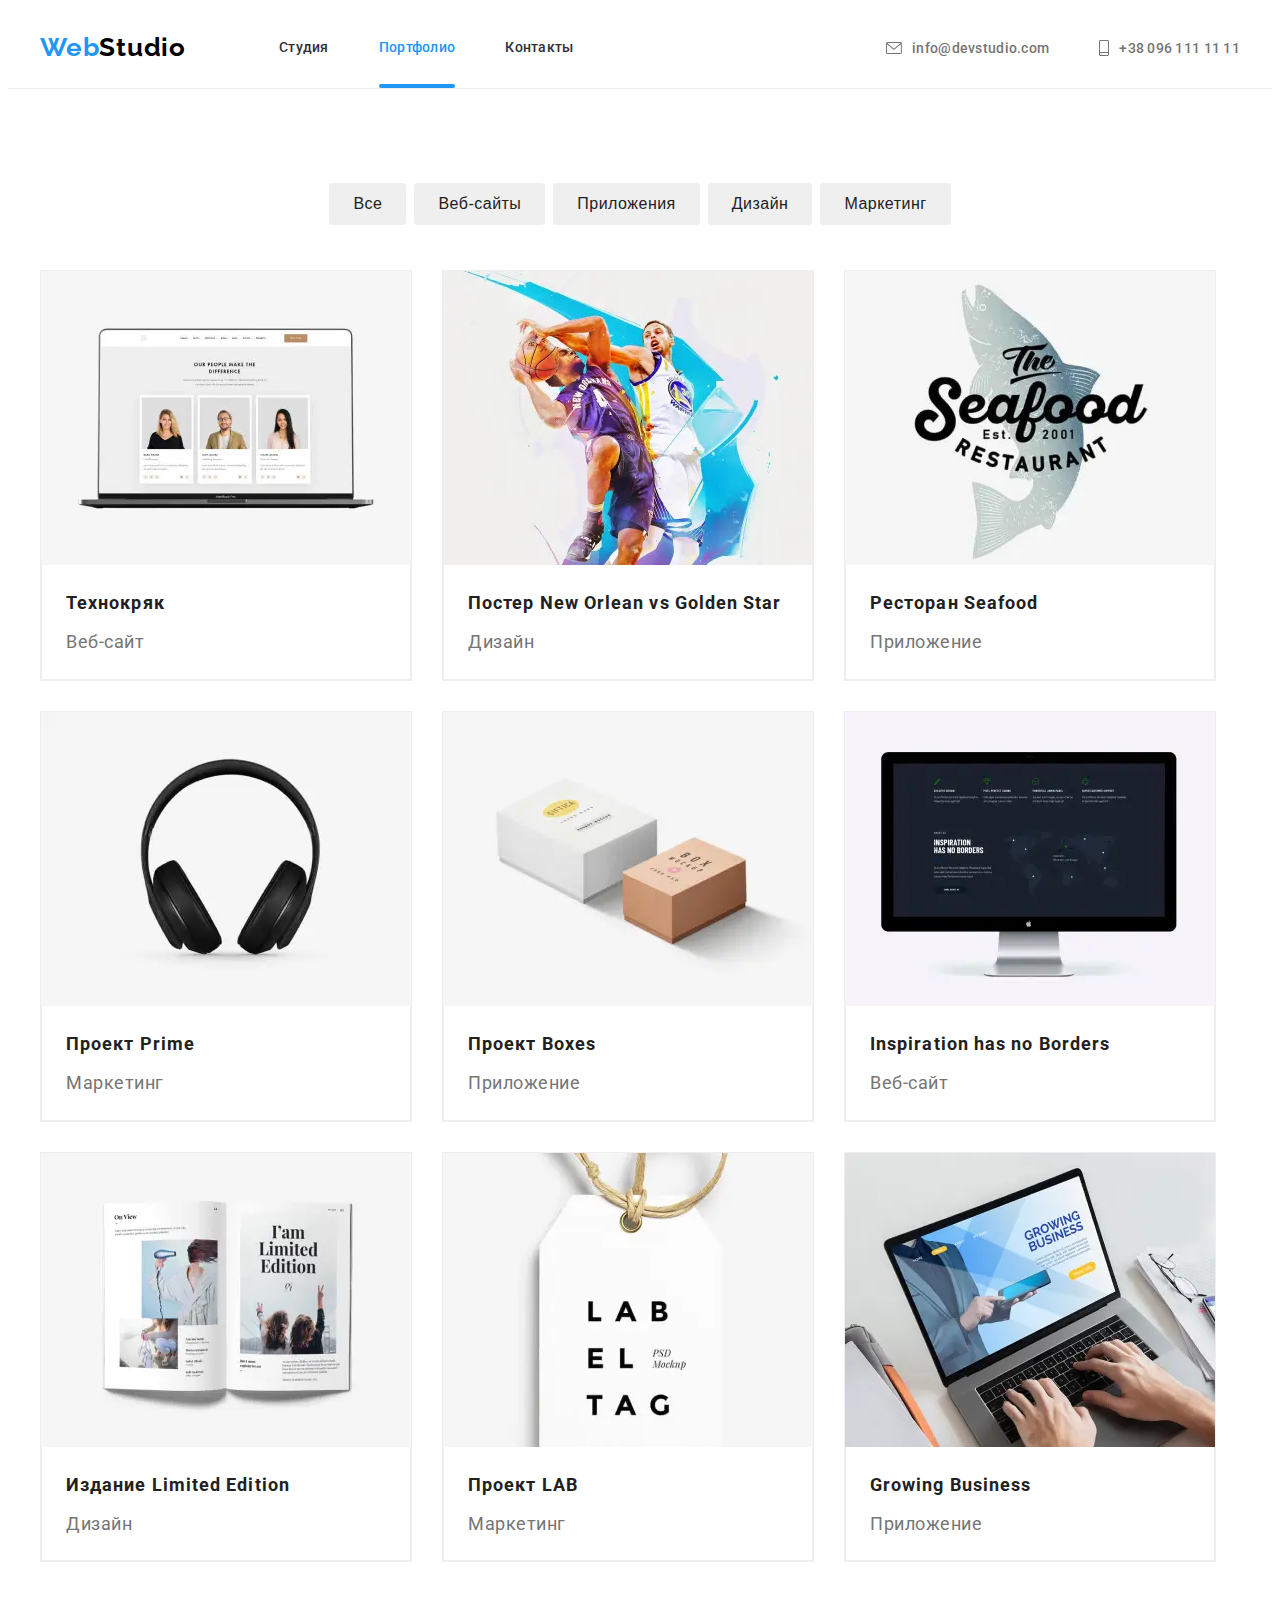
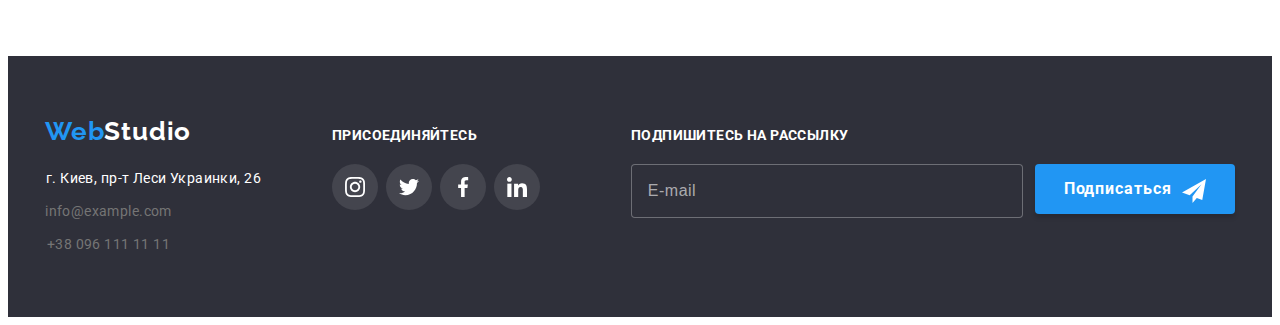
==== commit a4095196: "prt" ====
--- a/portfolio.html
+++ b/portfolio.html
@@ -144,16 +144,52 @@
                 Маркетинг
               </button>
               </ul>
+
+              <!-- Portfolio-Projects -->
           <ul class="projects-list list">
             <li class="projects-list__item">
               <a href="#" class="projects-list__link">
               <div class="projects-thumb">
-              <img
+                <picture>
+                  <source
+                  srcset="./images/Portfolio/portfolio1200.1@1x.webp 1x, ./images/Portfolio/portfolio1200.1@2x.webp 2x"
+                  media="(min-width: 1200px)"
+                  type="image/webp"
+                  >
+                  <source
+                  srcset="./images/Portfolio/portfolio1200.1@1x.jpg 1x, ./images/Portfolio/portfolio1200.1@2x.jpg 2x"
+                  media="(min-width: 1200px)"
+                  type="image/jpg"
+                  >
+                  <source
+                  srcset="./images/Portfolio/portfolio768.1@1x.webp 1x, ./images/Portfolio/portfolio768.1@2x.webp 2x"
+                  media="(min-width: 768px)"
+                  type="image/webp"
+                  >
+                  <source
+                  srcset="./images/Portfolio/portfolio768.1@1x.jpg 1x, ./images/Portfolio/portfolio768.1@2x.jpg 2x"
+                  media="(min-width: 768px)"
+                  type="image/jpg"
+                  >
+                  <source
+                  srcset="./images/Portfolio/portfolio480.1@1x.webp 1x, ./images/Portfolio/portfolio480.1@2x.webp 2x"
+                  type="image/webp"
+                  >
+                  <source
+                  srcset="./images/Portfolio/portfolio480.1@1x.jpg 1x, ./images/Portfolio/portfolio480.1@2x.jpg 2x"
+                  type="image/jpg"
+                  >
+                  <img
+                  class="team__img"
+                  src="./images/Portfolio/portfolio480.1@1x.jpg"
+                  alt="Product Designer"/>
+                </picture>
+              <!-- <img
                 src="./images/techno.jpg"
                 alt="Технокряк"
                 width="370"
                 height="294"
-              />
+              /> -->
               <div class="overlay-container">
                 <p class="overlay-container__text">
                 Ресурс предлагает комплексные предложения с разным уровнем функционала и сервисов. 
@@ -170,12 +206,46 @@
             <li class="projects-list__item">
               <a href="" class="projects-list__link">
               <div class="projects-thumb">
-              <img
+                <picture>
+                  <source
+                  srcset="./images/Portfolio/portfolio1200.2@1x.webp 1x, ./images/Portfolio/portfolio1200.2@2x.webp 2x"
+                  media="(min-width: 1200px)"
+                  type="image/webp"
+                  >
+                  <source
+                  srcset="./images/Portfolio/portfolio1200.2@1x.jpg 1x, ./images/Portfolio/portfolio1200.2@2x.jpg 2x"
+                  media="(min-width: 1200px)"
+                  type="image/jpg"
+                  >
+                  <source
+                  srcset="./images/Portfolio/portfolio768.2@1x.webp 1x, ./images/Portfolio/portfolio768.2@2x.webp 2x"
+                  media="(min-width: 768px)"
+                  type="image/webp"
+                  >
+                  <source
+                  srcset="./images/Portfolio/portfolio768.2@1x.jpg 1x, ./images/Portfolio/portfolio768.2@2x.jpg 2x"
+                  media="(min-width: 768px)"
+                  type="image/jpg"
+                  >
+                  <source
+                  srcset="./images/Portfolio/portfolio480.2@1x.webp 1x, ./images/Portfolio/portfolio480.2@2x.webp 2x"
+                  type="image/webp"
+                  >
+                  <source
+                  srcset="./images/Portfolio/portfolio480.2@1x.jpg 1x, ./images/Portfolio/portfolio480.2@2x.jpg 2x"
+                  type="image/jpg"
+                  >
+                  <img
+                  class="team__img"
+                  src="./images/Portfolio/portfolio480.2@1x.jpg"
+                  alt="Product Designer"/>
+                </picture>
+              <!-- <img
                 src="./images/goldenstar.jpg"
                 alt="Постер New Orlean vs Golden Star"
                 width="370"
                 height="294"
-              />
+              /> -->
               <div class="overlay-container">
                 <p class="overlay-container__text">
                 Ресурс предлагает комплексные предложения с разным уровнем функционала и сервисов. Все это позволит посетителю получить исчерпывающие сведения o компании или частном лице.
@@ -191,12 +261,46 @@
             <li class="projects-list__item">
               <a href="#" class="projects-list__link">
               <div class="projects-thumb">
-              <img
+                <picture>
+                  <source
+                  srcset="./images/Portfolio/portfolio1200.3@1x.webp 1x, ./images/Portfolio/portfolio1200.3@2x.webp 2x"
+                  media="(min-width: 1200px)"
+                  type="image/webp"
+                  >
+                  <source
+                  srcset="./images/Portfolio/portfolio1200.3@1x.jpg 1x, ./images/Portfolio/portfolio1200.3@2x.jpg 2x"
+                  media="(min-width: 1200px)"
+                  type="image/jpg"
+                  >
+                  <source
+                  srcset="./images/Portfolio/portfolio768.3@1x.webp 1x, ./images/Portfolio/portfolio768.3@2x.webp 2x"
+                  media="(min-width: 768px)"
+                  type="image/webp"
+                  >
+                  <source
+                  srcset="./images/Portfolio/portfolio768.3@1x.jpg 1x, ./images/Portfolio/portfolio768.3@2x.jpg 2x"
+                  media="(min-width: 768px)"
+                  type="image/jpg"
+                  >
+                  <source
+                  srcset="./images/Portfolio/portfolio480.3@1x.webp 1x, ./images/Portfolio/portfolio480.3@2x.webp 2x"
+                  type="image/webp"
+                  >
+                  <source
+                  srcset="./images/Portfolio/portfolio480.3@1x.jpg 1x, ./images/Portfolio/portfolio480.3@2x.jpg 2x"
+                  type="image/jpg"
+                  >
+                  <img
+                  class="team__img"
+                  src="./images/Portfolio/portfolio480.3@1x.jpg"
+                  alt="Product Designer"/>
+                </picture>
+              <!-- <img
                 src="./images/seafood.jpg"
                 alt="Ресторан Seafood"
                 width="370"
                 height="294"
-              />
+              /> -->
               <div class="overlay-container">
                 <p class="overlay-container__text">
                 Ресурс предлагает комплексные предложения с разным уровнем функционала и сервисов. Все это позволит посетителю получить исчерпывающие сведения o компании или частном лице.
@@ -212,12 +316,46 @@
             <li class="projects-list__item">
               <a href="#" class="projects-list__link">
               <div class="projects-thumb">
-              <img
+                <picture>
+                  <source
+                  srcset="./images/Portfolio/portfolio1200.4@1x.webp 1x, ./images/Portfolio/portfolio1200.4@2x.webp 2x"
+                  media="(min-width: 1200px)"
+                  type="image/webp"
+                  >
+                  <source
+                  srcset="./images/Portfolio/portfolio1200.4@1x.jpg 1x, ./images/Portfolio/portfolio1200.4@2x.jpg 2x"
+                  media="(min-width: 1200px)"
+                  type="image/jpg"
+                  >
+                  <source
+                  srcset="./images/Portfolio/portfolio768.4@1x.webp 1x, ./images/Portfolio/portfolio768.4@2x.webp 2x"
+                  media="(min-width: 768px)"
+                  type="image/webp"
+                  >
+                  <source
+                  srcset="./images/Portfolio/portfolio768.4@1x.jpg 1x, ./images/Portfolio/portfolio768.4@2x.jpg 2x"
+                  media="(min-width: 768px)"
+                  type="image/jpg"
+                  >
+                  <source
+                  srcset="./images/Portfolio/portfolio480.4@1x.webp 1x, ./images/Portfolio/portfolio480.4@2x.webp 2x"
+                  type="image/webp"
+                  >
+                  <source
+                  srcset="./images/Portfolio/portfolio480.4@1x.jpg 1x, ./images/Portfolio/portfolio480.4@2x.jpg 2x"
+                  type="image/jpg"
+                  >
+                  <img
+                  class="team__img"
+                  src="./images/Portfolio/portfolio480.4@1x.jpg"
+                  alt="Product Designer"/>
+                </picture>
+                <!-- <img
                 src="./images/prime.jpg"
                 alt="Проект Prime"
                 width="370"
                 height="294"
-              />
+              /> -->
               <div class="overlay-container">
                 <p class="overlay-container__text">
                 Ресурс предлагает комплексные предложения с разным уровнем функционала и сервисов. Все это позволит посетителю получить исчерпывающие сведения o компании или частном лице.
@@ -233,12 +371,46 @@
             <li class="projects-list__item">
               <a href="#" class="projects-list__link">
               <div class="projects-thumb">
-              <img
+                <picture>
+                  <source
+                  srcset="./images/Portfolio/portfolio1200.5@1x.webp 1x, ./images/Portfolio/portfolio1200.5@2x.webp 2x"
+                  media="(min-width: 1200px)"
+                  type="image/webp"
+                  >
+                  <source
+                  srcset="./images/Portfolio/portfolio1200.5@1x.jpg 1x, ./images/Portfolio/portfolio1200.5@2x.jpg 2x"
+                  media="(min-width: 1200px)"
+                  type="image/jpg"
+                  >
+                  <source
+                  srcset="./images/Portfolio/portfolio768.5@1x.webp 1x, ./images/Portfolio/portfolio768.5@2x.webp 2x"
+                  media="(min-width: 768px)"
+                  type="image/webp"
+                  >
+                  <source
+                  srcset="./images/Portfolio/portfolio768.5@1x.jpg 1x, ./images/Portfolio/portfolio768.5@2x.jpg 2x"
+                  media="(min-width: 768px)"
+                  type="image/jpg"
+                  >
+                  <source
+                  srcset="./images/Portfolio/portfolio480.5@1x.webp 1x, ./images/Portfolio/portfolio480.5@2x.webp 2x"
+                  type="image/webp"
+                  >
+                  <source
+                  srcset="./images/Portfolio/portfolio480.5@1x.jpg 1x, ./images/Portfolio/portfolio480.5@2x.jpg 2x"
+                  type="image/jpg"
+                  >
+                  <img
+                  class="team__img"
+                  src="./images/Portfolio/portfolio480.5@1x.jpg"
+                  alt="Product Designer"/>
+                </picture>
+              <!-- <img
                 src="./images/boxes.jpg"
                 alt="Проект Boxes"
                 width="370"
                 height="294"
-              />
+              /> -->
               <div class="overlay-container">
                 <p class="overlay-container__text">
                 Ресурс предлагает комплексные предложения с разным уровнем функционала и сервисов. Все это позволит посетителю получить исчерпывающие сведения o компании или частном лице.
@@ -254,12 +426,46 @@
             <li class="projects-list__item">
               <a href="#" class="projects-list__link">
               <div class="projects-thumb">
-              <img
+                <picture>
+                  <source
+                  srcset="./images/Portfolio/portfolio1200.6@1x.webp 1x, ./images/Portfolio/portfolio1200.6@2x.webp 2x"
+                  media="(min-width: 1200px)"
+                  type="image/webp"
+                  >
+                  <source
+                  srcset="./images/Portfolio/portfolio1200.6@1x.jpg 1x, ./images/Portfolio/portfolio1200.6@2x.jpg 2x"
+                  media="(min-width: 1200px)"
+                  type="image/jpg"
+                  >
+                  <source
+                  srcset="./images/Portfolio/portfolio768.6@1x.webp 1x, ./images/Portfolio/portfolio768.6@2x.webp 2x"
+                  media="(min-width: 768px)"
+                  type="image/webp"
+                  >
+                  <source
+                  srcset="./images/Portfolio/portfolio768.6@1x.jpg 1x, ./images/Portfolio/portfolio768.6@2x.jpg 2x"
+                  media="(min-width: 768px)"
+                  type="image/jpg"
+                  >
+                  <source
+                  srcset="./images/Portfolio/portfolio480.6@1x.webp 1x, ./images/Portfolio/portfolio480.6@2x.webp 2x"
+                  type="image/webp"
+                  >
+                  <source
+                  srcset="./images/Portfolio/portfolio480.6@1x.jpg 1x, ./images/Portfolio/portfolio480.6@2x.jpg 2x"
+                  type="image/jpg"
+                  >
+                  <img
+                  class="team__img"
+                  src="./images/Portfolio/portfolio480.6@1x.jpg"
+                  alt="Product Designer"/>
+                </picture>
+              <!-- <img
                 src="./images/inspiration.jpg"
                 alt="Inspiration has no Borders"
                 width="370"
                 height="294"
-              />
+              /> -->
               <div class="overlay-container">
                 <p class="overlay-container__text">
                 Ресурс предлагает комплексные предложения с разным уровнем функционала и сервисов. Все это позволит посетителю получить исчерпывающие сведения o компании или частном лице.
@@ -275,12 +481,46 @@
             <li class="projects-list__item">
               <a href="#" class="projects-list__link">
               <div class="projects-thumb">
-              <img
+                <picture>
+                  <source
+                  srcset="./images/Portfolio/portfolio1200.7@1x.webp 1x, ./images/Portfolio/portfolio1200.7@2x.webp 2x"
+                  media="(min-width: 1200px)"
+                  type="image/webp"
+                  >
+                  <source
+                  srcset="./images/Portfolio/portfolio1200.7@1x.jpg 1x, ./images/Portfolio/portfolio1200.7@2x.jpg 2x"
+                  media="(min-width: 1200px)"
+                  type="image/jpg"
+                  >
+                  <source
+                  srcset="./images/Portfolio/portfolio768.7@1x.webp 1x, ./images/Portfolio/portfolio768.7@2x.webp 2x"
+                  media="(min-width: 768px)"
+                  type="image/webp"
+                  >
+                  <source
+                  srcset="./images/Portfolio/portfolio768.7@1x.jpg 1x, ./images/Portfolio/portfolio768.7@2x.jpg 2x"
+                  media="(min-width: 768px)"
+                  type="image/jpg"
+                  >
+                  <source
+                  srcset="./images/Portfolio/portfolio480.7@1x.webp 1x, ./images/Portfolio/portfolio480.7@2x.webp 2x"
+                  type="image/webp"
+                  >
+                  <source
+                  srcset="./images/Portfolio/portfolio480.7@1x.jpg 1x, ./images/Portfolio/portfolio480.7@2x.jpg 2x"
+                  type="image/jpg"
+                  >
+                  <img
+                  class="team__img"
+                  src="./images/Portfolio/portfolio480.7@1x.jpg"
+                  alt="Product Designer"/>
+                </picture>
+              <!-- <img
                 src="./images/edition.jpg"
                 alt="Издание Limited Edition"
                 width="370"
                 height="294"
-              />
+              /> -->
               <div class="overlay-container">
                 <p class="overlay-container__text">
                 Ресурс предлагает комплексные предложения с разным уровнем функционала и сервисов. Все это позволит посетителю получить исчерпывающие сведения o компании или частном лице.
@@ -296,12 +536,46 @@
             <li class="projects-list__item">
               <a href="#" class="projects-list__link">
               <div class="projects-thumb">
-              <img
+                <picture>
+                  <source
+                  srcset="./images/Portfolio/portfolio1200.8@1x.webp 1x, ./images/Portfolio/portfolio1200.8@2x.webp 2x"
+                  media="(min-width: 1200px)"
+                  type="image/webp"
+                  >
+                  <source
+                  srcset="./images/Portfolio/portfolio1200.8@1x.jpg 1x, ./images/Portfolio/portfolio1200.8@2x.jpg 2x"
+                  media="(min-width: 1200px)"
+                  type="image/jpg"
+                  >
+                  <source
+                  srcset="./images/Portfolio/portfolio768.8@1x.webp 1x, ./images/Portfolio/portfolio768.8@2x.webp 2x"
+                  media="(min-width: 768px)"
+                  type="image/webp"
+                  >
+                  <source
+                  srcset="./images/Portfolio/portfolio768.8@1x.jpg 1x, ./images/Portfolio/portfolio768.8@2x.jpg 2x"
+                  media="(min-width: 768px)"
+                  type="image/jpg"
+                  >
+                  <source
+                  srcset="./images/Portfolio/portfolio480.8@1x.webp 1x, ./images/Portfolio/portfolio480.8@2x.webp 2x"
+                  type="image/webp"
+                  >
+                  <source
+                  srcset="./images/Portfolio/portfolio480.8@1x.jpg 1x, ./images/Portfolio/portfolio480.8@2x.jpg 2x"
+                  type="image/jpg"
+                  >
+                  <img
+                  class="team__img"
+                  src="./images/Portfolio/portfolio480.8@1x.jpg"
+                  alt="Product Designer"/>
+                </picture>
+              <!-- <img
                 src="./images/lab.jpg"
                 alt="Проект LAB"
                 width="370"
                 height="294"
-              />
+              /> -->
               <div class="overlay-container">
                 <p class="overlay-container__text">
                 Ресурс предлагает комплексные предложения с разным уровнем функционала и сервисов. Все это позволит посетителю получить исчерпывающие сведения o компании или частном лице.
@@ -317,12 +591,46 @@
             <li class="projects-list__item">
               <a href="#" class="projects-list__link">
               <div class="projects-thumb">
-              <img
+                <picture>
+                  <source
+                  srcset="./images/Portfolio/portfolio1200.9@1x.webp 1x, ./images/Portfolio/portfolio1200.9@2x.webp 2x"
+                  media="(min-width: 1200px)"
+                  type="image/webp"
+                  >
+                  <source
+                  srcset="./images/Portfolio/portfolio1200.9@1x.jpg 1x, ./images/Portfolio/portfolio1200.9@2x.jpg 2x"
+                  media="(min-width: 1200px)"
+                  type="image/jpg"
+                  >
+                  <source
+                  srcset="./images/Portfolio/portfolio768.9@1x.webp 1x, ./images/Portfolio/portfolio768.9@2x.webp 2x"
+                  media="(min-width: 768px)"
+                  type="image/webp"
+                  >
+                  <source
+                  srcset="./images/Portfolio/portfolio768.9@1x.jpg 1x, ./images/Portfolio/portfolio768.9@2x.jpg 2x"
+                  media="(min-width: 768px)"
+                  type="image/jpg"
+                  >
+                  <source
+                  srcset="./images/Portfolio/portfolio480.9@1x.webp 1x, ./images/Portfolio/portfolio480.9@2x.webp 2x"
+                  type="image/webp"
+                  >
+                  <source
+                  srcset="./images/Portfolio/portfolio480.9@1x.jpg 1x, ./images/Portfolio/portfolio480.9@2x.jpg 2x"
+                  type="image/jpg"
+                  >
+                  <img
+                  class="team__img"
+                  src="./images/Portfolio/portfolio480.9@1x.jpg"
+                  alt="Product Designer"/>
+                </picture>
+              <!-- <img
                 src="./images/business.jpg"
                 alt="Growing Business"
                 width="370"
                 height="294"
-              />
+              /> -->
               <div class="overlay-container">
                 <p class="overlay-container__text">
                 Ресурс предлагает комплексные предложения с разным уровнем функционала и сервисов. Все это позволит посетителю получить исчерпывающие сведения o компании или частном лице.
--- a/css/main.min.css
+++ b/css/main.min.css
@@ -1 +1 @@
-:root{--white: #fff;--dark-white: #f5f4fa;--black: #000;--dark-grey: #2F303A;--light-grey: #757575;--nero-grey: #212121;--aqua-blue: #2196f3;--btn-blue: #188ce8;--header-grey: #ECECEC;--border-grey: #EEEEEE;--border-second-color: #afb1b8;--transition-duration-function: 250ms cubic-bezier(0.4, 0, 0.2, 1);--backdrop-bg-color: #00000033;--modal-button-border: #0000001A}.visually-hidden{position:absolute;width:1px;height:1px;margin:-1px;margin:0;padding:0;overflow:hidden;border:0;clip:rect(0 0 0 0)}.mobile-menu__socials,.mobile-menu__contacts,.mobile-menu__nav,.page-footer__list,.footer-socials__list,.socials-list,.contacts-list,.navigation__list,.services__list,.advantages__list,.team__list,.projects-list,.portfolio-nav__list,.partners__list{list-style:none}.page-footer__maps,.projects-list__link{position:relative;text-decoration:none;-webkit-transition-property:color;transition-property:color;-webkit-transition-duration:250ms;transition-duration:250ms;-webkit-transition-timing-function:cubic-bezier(0.4, 0, 0.2, 1);transition-timing-function:cubic-bezier(0.4, 0, 0.2, 1)}.page-footer__maps:hover,.projects-list__link:hover,.page-footer__maps:focus,.projects-list__link:focus{color:var(--aqua-blue);fill:var(--aqua-blue)}body{font-family:"Roboto",sans-serif}header{border-bottom:1px solid var(--header-grey)}img{display:block;max-width:100%}textarea{resize:none;border:1px solid rgba(33,33,33,.2);border-radius:4px;padding:12px 16px;font-size:12px;line-height:1.17;letter-spacing:.01em;height:120px;margin-bottom:20px;cursor:pointer;-webkit-transition-property:border-color;transition-property:border-color;-webkit-transition-duration:250ms;transition-duration:250ms;-webkit-transition-timing-function:cubic-bezier(0.4, 0, 0.2, 1);transition-timing-function:cubic-bezier(0.4, 0, 0.2, 1)}h1,h2,h3,p{margin-top:0;margin-bottom:0}ul,ol{margin-top:0;margin-bottom:0;padding-left:0}.partners{padding-top:60px;padding-bottom:60px}.partners__title{color:var(--nero-grey);font-weight:700;font-size:36px;line-height:1.17;text-align:center;margin-bottom:50px}@media screen and (max-width: 1199px){.partners__title{color:var(--nero-grey);font-weight:700;font-size:28px;line-height:1.1785714286;text-align:center;margin-bottom:30px}}.partners__list{display:-webkit-box;display:-ms-flexbox;display:flex;-ms-flex-wrap:wrap;flex-wrap:wrap;-webkit-box-orient:horizontal;-webkit-box-direction:normal;-ms-flex-direction:row;flex-direction:row;-webkit-box-pack:center;-ms-flex-pack:center;justify-content:center;gap:30px}.partners__item{width:210px;height:92px}.partners__link{width:100%;height:100%;display:-webkit-box;display:-ms-flexbox;display:flex;-webkit-box-pack:center;-ms-flex-pack:center;justify-content:center;-webkit-box-align:center;-ms-flex-align:center;align-items:center;border:1px solid var(--border-second-color);border-radius:4px;-webkit-transition-property:border-color;transition-property:border-color;-webkit-transition-duration:250ms;transition-duration:250ms;-webkit-transition-timing-function:cubic-bezier(0.4, 0, 0.2, 1);transition-timing-function:cubic-bezier(0.4, 0, 0.2, 1)}.partners__link:hover,.partners__link:focus{border-color:var(--aqua-blue);fill:var(--aqua-blue)}.partners__icon{fill:var(--border-second-color);-webkit-transition-property:fill;transition-property:fill;-webkit-transition-duration:250ms;transition-duration:250ms;-webkit-transition-timing-function:cubic-bezier(0.4, 0, 0.2, 1);transition-timing-function:cubic-bezier(0.4, 0, 0.2, 1)}.partners__link:hover .partners__icon,.partners__link:focus .partners__icon{border-color:var(--aqua-blue);fill:var(--aqua-blue)}@media screen and (min-width: 768px){.partners__item{width:226px}}@media screen and (min-width: 1200px){.partners{padding-top:94px;padding-bottom:94px}.partners__list{-ms-flex-wrap:nowrap;flex-wrap:nowrap}.partners__item{width:170px}}.portfolio-nav__list{margin-bottom:25px}.portfolio-nav__item{display:inline-block;margin-bottom:15px}.portfolio-nav__item:not(:last-child){margin-right:8px}.portfolio-nav__button{padding:6px 22px;font-weight:500;font-size:16px;line-height:1.62;text-align:center;letter-spacing:.03em;cursor:pointer;color:var(--nero-grey);border-radius:4px;border-color:rgba(0,0,0,0);-webkit-transition-property:color;transition-property:color;-webkit-transition-duration:250ms;transition-duration:250ms;-webkit-transition-timing-function:cubic-bezier(0.4, 0, 0.2, 1);transition-timing-function:cubic-bezier(0.4, 0, 0.2, 1)}.portfolio-nav__button:hover,.portfolio-nav__button:focus{background-color:var(--aqua-blue);-webkit-box-shadow:0px 3px 1px rgba(0,0,0,.1),0px 1px 2px rgba(0,0,0,.08),0px 2px 2px rgba(0,0,0,.12);box-shadow:0px 3px 1px rgba(0,0,0,.1),0px 1px 2px rgba(0,0,0,.08),0px 2px 2px rgba(0,0,0,.12);color:var(--dark-white)}@media screen and (min-width: 768px){.portfolio-nav__list{display:-webkit-box;display:-ms-flexbox;display:flex;-webkit-box-pack:center;-ms-flex-pack:center;justify-content:center;margin-bottom:30px}}.projects-list{display:-webkit-box;display:-ms-flexbox;display:flex;-ms-flex-wrap:wrap;flex-wrap:wrap;-ms-flex-preferred-size:calc(100% - 30px);flex-basis:calc(100% - 30px);margin:0;padding:0}.projects-list__item{display:-webkit-box;display:-ms-flexbox;display:flex;width:370px;margin-right:30px;margin-bottom:30px;background-color:var(--white);border:1px solid var(--border-grey)}.projects-list__item:hover,.projects-list__item:focus{-webkit-box-shadow:0px 1px 1px rgba(0,0,0,.12),0px 4px 4px rgba(0,0,0,.06),1px 4px 6px rgba(0,0,0,.16);box-shadow:0px 1px 1px rgba(0,0,0,.12),0px 4px 4px rgba(0,0,0,.06),1px 4px 6px rgba(0,0,0,.16)}.projects-list__item:nth-child(3n){margin-right:0px}.projects-list__item:nth-last-child(-n+3){margin-bottom:0px}.projects-list__link{display:inline-block;text-decoration:none;width:100%;height:100%;-webkit-transition-property:-webkit-box-shadow;transition-property:-webkit-box-shadow;transition-property:box-shadow;transition-property:box-shadow, -webkit-box-shadow;-webkit-transition-duration:250ms;transition-duration:250ms;-webkit-transition-timing-function:cubic-bezier(0.4, 0, 0.2, 1);transition-timing-function:cubic-bezier(0.4, 0, 0.2, 1)}.projects-list__link:hover,.projects-list__link:focus{-webkit-box-shadow:0px 4px 4px rgba(0,0,0,.25);box-shadow:0px 4px 4px rgba(0,0,0,.25)}.projects-thumb{position:relative;overflow:hidden}@media screen and (max-width: 767px){.projects-list{display:-webkit-box;display:-ms-flexbox;display:flex;-webkit-box-orient:vertical;-webkit-box-direction:normal;-ms-flex-direction:column;flex-direction:column;-webkit-box-pack:center;-ms-flex-pack:center;justify-content:center;gap:30px}.projects-list__item{width:450px;height:404px}}.overlay-container{position:absolute;top:0;left:0;width:100%;height:100%;-webkit-transform:translateY(200%);transform:translateY(200%);-webkit-transition-property:-webkit-transform;transition-property:-webkit-transform;transition-property:transform;transition-property:transform, -webkit-transform;-webkit-transition-duration:250ms;transition-duration:250ms;-webkit-transition-timing-function:cubic-bezier(0.4, 0, 0.2, 1);transition-timing-function:cubic-bezier(0.4, 0, 0.2, 1);background:var(--aqua-blue);padding:63px 23px}.projects-list__link:hover .overlay-container,.projects-list__link:focus .overlay-container{-webkit-transform:translateY(0);transform:translateY(0)}.overlay-container__text{font-size:18px;line-height:156%;color:var(--white)}.projects-border{padding:20px 24px;border-left:1px solid var(--border-grey);border-top:0;border-right:1px solid var(--border-grey);border-bottom:1px solid var(--border-grey)}.projects-border__title{margin-bottom:4px;font-weight:700;font-size:18px;line-height:2;letter-spacing:.06em;color:var(--nero-grey)}.projects-border__type{font-size:18px;line-height:1.88;letter-spacing:.03em;color:var(--light-grey)}.team{padding-top:94px;padding-bottom:94px;font-size:16px;line-height:1.19;letter-spacing:.03em;background-color:var(--dark-white)}@media screen and (max-width: 1199px){.team{padding-top:60px;padding-bottom:60px}}.team__title{margin-bottom:50px;font-weight:700;font-size:36px;line-height:1.17;text-align:center;letter-spacing:.03em;color:var(--nero-grey)}@media screen and (max-width: 1199px){.team__title{font-size:28px;line-height:1.1785714286;margin-bottom:30px}}.team__list{letter-spacing:.03em;display:-webkit-box;display:-ms-flexbox;display:flex;-webkit-box-orient:vertical;-webkit-box-direction:normal;-ms-flex-direction:column;flex-direction:column;-ms-flex-wrap:wrap;flex-wrap:wrap;-webkit-box-pack:justify;-ms-flex-pack:justify;justify-content:space-between}@media screen and (min-width: 768px){.team__list{display:-webkit-box;display:-ms-flexbox;display:flex;-webkit-box-orient:horizontal;-webkit-box-direction:normal;-ms-flex-direction:row;flex-direction:row;-ms-flex-wrap:wrap;flex-wrap:wrap;gap:30px}}.team__card{background-color:var(--white);border-radius:0px 0px 4px 4px;-webkit-box-shadow:0px 1px 3px rgba(0,0,0,.12),0px 1px 1px rgba(0,0,0,.14),0px 2px 1px rgba(0,0,0,.2);box-shadow:0px 1px 3px rgba(0,0,0,.12),0px 1px 1px rgba(0,0,0,.14),0px 2px 1px rgba(0,0,0,.2)}@media screen and (max-width: 767px){.team__card:not(:last-child){margin-bottom:30px}}@media screen and (min-width: 1200px){.team__card:not(:nth-child(n)){margin-right:30px}}.team-wrapper{padding-top:30px;padding-bottom:30px}.team-wrapper__employee{margin-bottom:10px;font-weight:500;font-size:16px;line-height:1.19;text-align:center;letter-spacing:.03em;color:var(--nero-grey)}.team-wrapper__profession{margin-bottom:16px;font-size:16px;line-height:1.19;text-align:center;letter-spacing:.03em;color:var(--light-grey)}.advantages{padding-top:60px;padding-bottom:60px}.advantages__item{max-width:450px}.advantages-box{width:100%;height:120px;display:-webkit-box;display:-ms-flexbox;display:flex;-webkit-box-pack:center;-ms-flex-pack:center;justify-content:center;-webkit-box-align:center;-ms-flex-align:center;align-items:center;background-color:var(--dark-white);margin-bottom:30px;border-radius:4px}.advantages-box__icon{margin:25px 100px;width:70px;height:70px;background-position:center}.advantages__title{margin-bottom:10px;font-weight:700;font-size:14px;line-height:1.14;text-align:center;letter-spacing:.03em;text-transform:uppercase;color:var(--nero-grey)}.advantages__text{font-size:14px;line-height:1.71;letter-spacing:.03em;color:var(--light-grey)}@media screen and (max-width: 767px){.advantages__item:not(:last-child){margin-bottom:30px}}@media screen and (min-width: 768px){.advantages__list{display:-webkit-box;display:-ms-flexbox;display:flex;-ms-flex-wrap:wrap;flex-wrap:wrap;-webkit-box-pack:justify;-ms-flex-pack:justify;justify-content:space-between;gap:30px}.advantages__item{max-width:354px}.advantages__title{text-align:start}}@media screen and (min-width: 1200px){.advantages{padding-top:94px;padding-bottom:94px;background-color:var(--white)}.advantages__list{-ms-flex-wrap:nowrap;flex-wrap:nowrap;-webkit-box-pack:center;-ms-flex-pack:center;justify-content:center}.advantages__item{max-width:270px;margin:0px;-ms-flex-preferred-size:calc((100% - 90px)/4);flex-basis:calc((100% - 90px)/4)}.advantages__item:not(:last-child){margin-right:30px}.advantages-box{width:270px;background-color:var(--dark-white)}}.services{padding-top:0px;padding-bottom:94px}@media screen and (max-width: 1199px){.services{display:none}}.services__title{margin-bottom:50px;font-weight:700;font-size:36px;line-height:1.17;letter-spacing:.03em;text-align:center;color:var(--black)}.services__list{display:-webkit-box;display:-ms-flexbox;display:flex;-webkit-box-pack:justify;-ms-flex-pack:justify;justify-content:space-between;display:flex}.services__item{position:relative}.services__item:not(:last-child){margin-right:30px}.services-box{position:relative}.services-box__img{display:block}.services-textbox{position:absolute;bottom:0;right:0;display:-webkit-box;display:-ms-flexbox;display:flex;-webkit-box-pack:center;-ms-flex-pack:center;justify-content:center;-webkit-box-align:center;-ms-flex-align:center;align-items:center;width:370px;height:70px;background:var(--dark-grey);opacity:.8}.services-textbox__text{font-weight:700;font-size:14px;line-height:1.1;letter-spacing:.03em;text-align:center;text-transform:uppercase;color:var(--white)}.hero{margin:auto;max-width:480px;max-height:400px;padding-top:118px;padding-bottom:118px;background-color:var(--dark-grey);background-image:-webkit-gradient(linear, left top, right top, from(rgba(47, 48, 58, 0.4)), to(rgba(47, 48, 58, 0.4))),url("../images/hero/bg480@1x.jpg");background-image:linear-gradient(to right, rgba(47, 48, 58, 0.4), rgba(47, 48, 58, 0.4)),url("../images/hero/bg480@1x.jpg");background-repeat:no-repeat;background-position:center;background-size:cover;text-align:center}@media(min-device-pixel-ratio: 2)and (max-width: 767px),(-webkit-min-device-pixel-ratio: 2)and (max-width: 767px),(min-resolution: 192dpi)and (max-width: 767px),(min-resolution: 2dppx)and (max-width: 767px){.hero{background-image:-webkit-gradient(linear, left top, right top, from(rgba(47, 48, 58, 0.4)), to(rgba(47, 48, 58, 0.4))),url("../images/hero/bg480@2x.jpg");background-image:linear-gradient(to right, rgba(47, 48, 58, 0.4), rgba(47, 48, 58, 0.4)),url("../images/hero/bg480@2x.jpg")}}@media screen and (min-width: 768px){.hero{background-image:-webkit-gradient(linear, left top, right top, from(rgba(47, 48, 58, 0.4)), to(rgba(47, 48, 58, 0.4))),url("../images/hero/bg768@1x.jpg");background-image:linear-gradient(to right, rgba(47, 48, 58, 0.4), rgba(47, 48, 58, 0.4)),url("../images/hero/bg768@1x.jpg");background-repeat:no-repeat;background-size:cover;padding-top:118px;padding-bottom:118px;max-width:768px;max-height:400px;margin:auto}}@media(min-device-pixel-ratio: 2)and (min-width: 768px),(-webkit-min-device-pixel-ratio: 2)and (min-width: 768px),(min-resolution: 192dpi)and (min-width: 768px),(min-resolution: 2dppx)and (min-width: 768px){.hero{background-image:-webkit-gradient(linear, left top, right top, from(rgba(47, 48, 58, 0.4)), to(rgba(47, 48, 58, 0.4))),url("../images/hero/bg768@2x.jpg");background-image:linear-gradient(to right, rgba(47, 48, 58, 0.4), rgba(47, 48, 58, 0.4)),url("../images/hero/bg768@2x.jpg")}}@media screen and (min-width: 1200px){.hero{background-image:-webkit-gradient(linear, left top, right top, from(rgba(47, 48, 58, 0.4)), to(rgba(47, 48, 58, 0.4))),url("../images/hero/bg1200@1x.jpg");background-image:linear-gradient(to right, rgba(47, 48, 58, 0.4), rgba(47, 48, 58, 0.4)),url("../images/hero/bg1200@1x.jpg");padding-top:200px;padding-bottom:200px;background-repeat:no-repeat;background-size:cover;max-width:1600px;max-height:600px;margin:auto}}@media(min-device-pixel-ratio: 2)and (min-width: 1200px),(-webkit-min-device-pixel-ratio: 2)and (min-width: 1200px),(min-resolution: 192dpi)and (min-width: 1200px),(min-resolution: 2dppx)and (min-width: 1200px){.hero{background-image:-webkit-gradient(linear, left top, right top, from(rgba(47, 48, 58, 0.4)), to(rgba(47, 48, 58, 0.4))),url("../images/hero/bg1200@2x.jpg");background-image:linear-gradient(to right, rgba(47, 48, 58, 0.4), rgba(47, 48, 58, 0.4)),url("../images/hero/bg1200@2x.jpg")}}.hero__title{margin-bottom:30px;margin:0 auto 30px auto;width:696px;font-weight:900;font-size:44px;line-height:1.36;text-align:center;letter-spacing:.06em;text-transform:uppercase;color:var(--white)}.hero__button{margin:0 auto;padding:10px 32px;font-weight:700;font-size:16px;line-height:1.88;letter-spacing:.06em;cursor:pointer;color:var(--white);background-color:var(--aqua-blue);border:none;display:block;outline:none;-webkit-box-shadow:0px 4px 4px rgba(0,0,0,.15);box-shadow:0px 4px 4px rgba(0,0,0,.15);border-radius:4px;-webkit-transition-property:background-color;transition-property:background-color;-webkit-transition-duration:250ms;transition-duration:250ms;-webkit-transition-timing-function:cubic-bezier(0.4, 0, 0.2, 1);transition-timing-function:cubic-bezier(0.4, 0, 0.2, 1)}.hero__button:hover,.hero__button:focus{background-color:var(--btn-blue);color:var(--white)}@media screen and (max-width: 1199px){.hero__title{font-size:26px;line-height:1.61;text-align:center;letter-spacing:.06em;text-transform:uppercase;color:var(--white);max-width:360px;margin-left:auto;margin-right:auto;margin-bottom:30px}}.backdrop{position:fixed;top:0;left:0;width:100%;height:100%;background-color:var(--backdrop-bg-color);z-index:100;-webkit-transition-property:overflow,opacity;transition-property:overflow,opacity;-webkit-transition-duration:250ms;transition-duration:250ms;-webkit-transition-timing-function:cubic-bezier(0.4, 0, 0.2, 1);transition-timing-function:cubic-bezier(0.4, 0, 0.2, 1)}.backdrop.is-hidden{overflow:hidden;opacity:0;pointer-events:none}.backdrop.is-hidden .modal-close{-webkit-transform:translate(-50%, -50%) scale(0.8);transform:translate(-50%, -50%) scale(0.8)}.modal-close{position:absolute;width:530px;height:580px;background-color:var(--white);top:50%;left:50%;padding:40px;-webkit-box-shadow:0px 1px 3px rgba(0,0,0,.12),0px 1px 1px rgba(0,0,0,.14),0px 2px 1px rgba(0,0,0,.2);box-shadow:0px 1px 3px rgba(0,0,0,.12),0px 1px 1px rgba(0,0,0,.14),0px 2px 1px rgba(0,0,0,.2);border-radius:4px;-webkit-transform:translate(-50%, -50%) scale(1);transform:translate(-50%, -50%) scale(1);-webkit-transition-property:opacity;transition-property:opacity;-webkit-transition-duration:250ms;transition-duration:250ms;-webkit-transition-timing-function:cubic-bezier(0.4, 0, 0.2, 1);transition-timing-function:cubic-bezier(0.4, 0, 0.2, 1)}@media screen and (min-device-width: 200px)and (max-device-width: 1199px){.modal-close{width:450px;height:609px}}.modal-close__button{position:absolute;top:8px;right:8px;width:30px;height:30px;background-color:rgba(0,0,0,0);border:1px solid rgba(0,0,0,.1);padding:0;border-radius:50%;display:-webkit-box;display:-ms-flexbox;display:flex;-webkit-box-pack:center;-ms-flex-pack:center;justify-content:center;-webkit-box-align:center;-ms-flex-align:center;align-items:center;cursor:pointer;-webkit-transition-property:color;transition-property:color;-webkit-transition-duration:250ms;transition-duration:250ms;-webkit-transition-timing-function:cubic-bezier(0.4, 0, 0.2, 1);transition-timing-function:cubic-bezier(0.4, 0, 0.2, 1)}.modal-close__button:hover,.modal-close__button:focus{fill:var(--btn-blue)}.modal-close__icon{width:18px;height:18px;-webkit-transition-property:fill;transition-property:fill;-webkit-transition-duration:250ms;transition-duration:250ms;-webkit-transition-timing-function:cubic-bezier(0.4, 0, 0.2, 1);transition-timing-function:cubic-bezier(0.4, 0, 0.2, 1)}.contacts-title{font-family:"Roboto";font-weight:700;font-size:20px;line-height:1.15;text-align:center;letter-spacing:.03em;margin-bottom:12px;display:block;color:var(--nero-grey)}.contacts-form-label{font-family:"Roboto";font-size:12px;line-height:1.1666666667;letter-spacing:.01em;display:-webkit-inline-box;display:-ms-inline-flexbox;display:inline-flex;color:var(--light-grey);margin-bottom:4px}.contacts-form-box{position:relative;display:block}.contacts-form-box__icon{position:absolute;width:18px;height:18px;left:12px;top:50%;fill:var(--nero-grey);-webkit-transform:translateY(-50%);transform:translateY(-50%);-webkit-transition-property:fill;transition-property:fill;-webkit-transition-duration:250ms;transition-duration:250ms;-webkit-transition-timing-function:cubic-bezier(0.4, 0, 0.2, 1);transition-timing-function:cubic-bezier(0.4, 0, 0.2, 1)}.contacts-form-box__name:hover+.contacts-form-box__icon{fill:var(--aqua-blue)}.contacts-form-box__name{display:block;width:100%;height:40px;border:1px solid rgba(33,33,33,.2);border-radius:4px;padding-left:42px;margin-bottom:10px;cursor:pointer;-webkit-transition-property:border-color;transition-property:border-color;-webkit-transition-duration:250ms;transition-duration:250ms;-webkit-transition-timing-function:cubic-bezier(0.4, 0, 0.2, 1);transition-timing-function:cubic-bezier(0.4, 0, 0.2, 1)}.contacts-form-box__name:hover,.contacts-form-box__name:focus{outline:none;border-color:var(--aqua-blue)}textarea{resize:none;border:1px solid rgba(33,33,33,.2);border-radius:4px;padding:12px 16px;font-size:12px;line-height:1.17;letter-spacing:.01em;height:120px;margin-bottom:20px;cursor:pointer;-webkit-transition-property:border-color;transition-property:border-color;-webkit-transition-duration:250ms;transition-duration:250ms;-webkit-transition-timing-function:cubic-bezier(0.4, 0, 0.2, 1);transition-timing-function:cubic-bezier(0.4, 0, 0.2, 1)}textarea:hover,textarea:focus{outline:none;border-color:var(--aqua-blue)}.contacts-form-comment{width:100%}.contacts-form-comment::-webkit-input-placeholder{font-size:12px;line-height:1.17;letter-spacing:.01em;color:rgba(117,117,117,.5)}.contacts-form-comment::-moz-placeholder{font-size:12px;line-height:1.17;letter-spacing:.01em;color:rgba(117,117,117,.5)}.contacts-form-comment:-ms-input-placeholder{font-size:12px;line-height:1.17;letter-spacing:.01em;color:rgba(117,117,117,.5)}.contacts-form-comment::-ms-input-placeholder{font-size:12px;line-height:1.17;letter-spacing:.01em;color:rgba(117,117,117,.5)}.contacts-form-comment::placeholder{font-size:12px;line-height:1.17;letter-spacing:.01em;color:rgba(117,117,117,.5)}.contacts-form-checkbox{position:relative;display:-webkit-box;display:-ms-flexbox;display:flex;-webkit-box-align:center;-ms-flex-align:center;align-items:center;margin-bottom:30px}.contacts-form-checkbox__input{outline:2px solid var(--black)}.hidden-checkbox{position:absolute;width:1px;height:1px;overflow:hidden;border:0;clip:rect(0 0 0 0)}.use-box{-webkit-transition-property:opacity;transition-property:opacity;-webkit-transition-duration:250ms;transition-duration:250ms;-webkit-transition-timing-function:cubic-bezier(0.4, 0, 0.2, 1);transition-timing-function:cubic-bezier(0.4, 0, 0.2, 1)}.use-accept{opacity:0;-webkit-transition-property:opacity;transition-property:opacity;-webkit-transition-duration:250ms;transition-duration:250ms;-webkit-transition-timing-function:cubic-bezier(0.4, 0, 0.2, 1);transition-timing-function:cubic-bezier(0.4, 0, 0.2, 1)}.contacts-form-checkbox__input:checked+.contacts-form-checkbox__icon .use-accept{opacity:1}.contacts-form-checkbox__input:checked+.contacts-form-checkbox__icon .use-box{opacity:0}.contacts-form-checkbox__icon{position:absolute;top:40%;left:12px;-webkit-transform:translateY(-40%);transform:translateY(-40%);cursor:pointer;width:16px;height:15px}@media screen and (min-device-width: 200px)and (max-device-width: 1199px){.contacts-form-checkbox__icon{left:2px}}@media screen and (min-width: 1200px){.contacts-form-text{-webkit-user-select:none;-moz-user-select:none;-ms-user-select:none;user-select:none;font-size:14px;line-height:1.7142857143;letter-spacing:.03em;color:var(--light-grey);margin-left:35px}}@media screen and (min-device-width: 200px)and (max-device-width: 1199px){.contacts-form-text{-webkit-user-select:none;-moz-user-select:none;-ms-user-select:none;user-select:none;font-size:12px;line-height:1.61;letter-spacing:.03em;color:var(--light-grey);padding-left:24px}}.contacts-form-text__link{color:var(--aqua-blue);-webkit-text-decoration-line:underline;text-decoration-line:underline}.contacts-form-text__button{display:-webkit-box;display:-ms-flexbox;display:flex;-webkit-box-align:center;-ms-flex-align:center;align-items:center;-webkit-box-pack:center;-ms-flex-pack:center;justify-content:center;width:200px;height:50px;margin:0 auto;padding:10px 56px;font-family:"Roboto";font-weight:700;font-size:16px;line-height:1.88;letter-spacing:.06em;text-align:center;text-decoration:none;cursor:pointer;color:var(--white);background:var(--aqua-blue);border:none;-webkit-box-shadow:0px 4px 4px rgba(0,0,0,.15);box-shadow:0px 4px 4px rgba(0,0,0,.15);border-radius:4px;-webkit-transition-property:background;transition-property:background;-webkit-transition-duration:250ms;transition-duration:250ms;-webkit-transition-timing-function:cubic-bezier(0.4, 0, 0.2, 1);transition-timing-function:cubic-bezier(0.4, 0, 0.2, 1)}.contacts-form-text__button:hover,.contacts-form-text__button:focus{background-color:var(--btn-blue);color:var(--white)}.container{width:100%;margin-left:auto;margin-right:auto;padding-left:15px;padding-right:15px}@media screen and (min-width: 480px){.container{width:480px}}@media screen and (min-width: 768px){.container{width:768px}}@media screen and (min-width: 1200px){.container{width:1200px}}@media screen and (min-width: 768px){.navigation{display:-webkit-box;display:-ms-flexbox;display:flex;-webkit-box-align:center;-ms-flex-align:center;align-items:center;-webkit-box-pack:justify;-ms-flex-pack:justify;justify-content:space-between}}.navigation__list{display:none}@media screen and (min-width: 768px){.navigation__list{display:-webkit-box;display:-ms-flexbox;display:flex;margin-left:88px}}@media screen and (min-width: 1200px){.navigation__list{display:-webkit-box;display:-ms-flexbox;display:flex;margin-left:93px}}.navigation__item:not(:last-child){margin-right:50px}.navigation__link{position:relative;padding:32px 0 32px;display:block;font-weight:500;font-size:14px;line-height:1.14;letter-spacing:.02em;color:var(--dark-grey);text-decoration:none;-webkit-transition-property:color;transition-property:color;-webkit-transition-duration:250ms;transition-duration:250ms;-webkit-transition-timing-function:cubic-bezier(0.4, 0, 0.2, 1);transition-timing-function:cubic-bezier(0.4, 0, 0.2, 1)}.navigation__link:hover,.navigation__link:focus{color:var(--aqua-blue)}.navigation__link.navigation__link--current{position:relative;color:var(--aqua-blue)}.navigation__link--current::after{content:"";width:100%;height:4px;position:absolute;right:0;bottom:0px;background-color:var(--aqua-blue);border-radius:2px}.address{margin-top:20px;font-style:inherit;letter-spacing:.03em}.section{padding-top:60px;padding-bottom:60px}@media screen and (min-width: 1200px){.section{padding-top:94px;padding-bottom:94px}}.logo{font-family:"Raleway",sans-serif;font-weight:700;font-size:26px;line-height:1.1923076923;letter-spacing:.03em;color:var(--aqua-blue);text-decoration:none}.logo-part-header{font-family:"Raleway",sans-serif;font-weight:700;font-size:26px;line-height:1.1923076923;letter-spacing:.03em;color:var(--black)}.logo-footer{font-family:"Raleway",sans-serif;font-weight:700;font-size:26px;line-height:1.1923076923;letter-spacing:.03em;color:var(--aqua-blue);text-decoration:none}.logo-part-footer{font-family:"Raleway",sans-serif;font-weight:700;font-size:26px;line-height:1.1923076923;letter-spacing:.03em;color:var(--white)}.contacts-list{display:none}@media screen and (min-width: 768px){.contacts-list{display:block;margin-left:auto}}@media screen and (min-width: 1200px){.contacts-list{display:-webkit-box;display:-ms-flexbox;display:flex;margin-left:auto}}@media screen and (min-width: 768px){.contacts__item:not(:last-child){margin-bottom:10px}}@media screen and (min-width: 1200px){.contacts__item:not(:last-child){margin-bottom:0;margin-right:50px}}.contacts__icon{fill:currentColor;margin-right:10px;-webkit-transition-property:fill;transition-property:fill;-webkit-transition-duration:250ms;transition-duration:250ms;-webkit-transition-timing-function:cubic-bezier(0.4, 0, 0.2, 1);transition-timing-function:cubic-bezier(0.4, 0, 0.2, 1)}@media screen and (min-width: 768px){.contacts__link{display:-webkit-box;display:-ms-flexbox;display:flex;-webkit-box-align:center;-ms-flex-align:center;align-items:center;font-weight:500;font-size:14px;line-height:16px;letter-spacing:.02em;text-decoration:none;color:var(--light-grey);-webkit-transition-property:color,fill;transition-property:color,fill;-webkit-transition-duration:250ms;transition-duration:250ms;-webkit-transition-timing-function:cubic-bezier(0.4, 0, 0.2, 1);transition-timing-function:cubic-bezier(0.4, 0, 0.2, 1)}.contacts__link:hover,.contacts__link:focus{color:var(--aqua-blue);fill:var(--aqua-blue)}}.page-header{font-weight:500;font-size:14px;line-height:1.1428571429;letter-spacing:.02em;border-bottom:1px solid var(--header-grey)}.page-header__container{display:-webkit-box;display:-ms-flexbox;display:flex;-webkit-box-align:center;-ms-flex-align:center;align-items:center;-webkit-box-pack:justify;-ms-flex-pack:justify;justify-content:space-between}.socials-list{display:-webkit-box;display:-ms-flexbox;display:flex;margin:0;padding:0;-webkit-box-pack:center;-ms-flex-pack:center;justify-content:center;list-style:none}.socials-list__item{margin-right:10px;display:-webkit-box;display:-ms-flexbox;display:flex;-ms-flex-preferred-size:calc(16.6666666667% - 30px);flex-basis:calc(16.6666666667% - 30px)}.socials-list__link{display:-webkit-box;display:-ms-flexbox;display:flex;-webkit-box-align:center;-ms-flex-align:center;align-items:center;-webkit-box-pack:center;-ms-flex-pack:center;justify-content:center;width:44px;height:44px;border-radius:50%;background-color:var(--white);-webkit-transition-property:background-color;transition-property:background-color;-webkit-transition-duration:250ms;transition-duration:250ms;-webkit-transition-timing-function:cubic-bezier(0.4, 0, 0.2, 1);transition-timing-function:cubic-bezier(0.4, 0, 0.2, 1)}.socials-list__link:not(:last-child){margin-right:10px}.socials-list__link:hover,.socials-list__link:focus{background-color:var(--aqua-blue)}.socials-list__link:hover .socials-list__icon,.socials-list__link:focus .socials-list__icon{fill:var(--white)}.socials-list__icon{width:20px;height:20px;fill:var(--border-second-color)}.footer-socials{-webkit-box-align:center;-ms-flex-align:center;align-items:center;-webkit-box-pack:center;-ms-flex-pack:center;justify-content:center;text-align:center;margin-bottom:60px}@media screen and (min-width: 768px){.footer-socials{margin-bottom:0px}}.footer-socials__title{margin-bottom:20px;font-weight:700;font-size:14px;line-height:1.14;letter-spacing:.03em;text-transform:uppercase;color:var(--white)}.footer-socials__list{display:-webkit-box;display:-ms-flexbox;display:flex;-webkit-box-align:center;-ms-flex-align:center;align-items:center;-webkit-box-pack:center;-ms-flex-pack:center;justify-content:center}.footer-socials__item{width:44px;height:44px}.footer-socials__item:not(:last-child){margin-right:10px}.footer-socials__link{display:-webkit-box;display:-ms-flexbox;display:flex;-webkit-box-align:center;-ms-flex-align:center;align-items:center;-webkit-box-pack:center;-ms-flex-pack:center;justify-content:center;cursor:pointer;width:44px;height:44px;border-radius:50%;border:1px solid rgba(0,0,0,0);color:var(--white);background-color:rgba(255,255,255,.1)}.footer-socials__link{-webkit-transition-property:background-color;transition-property:background-color;-webkit-transition-duration:250ms;transition-duration:250ms;-webkit-transition-timing-function:cubic-bezier(0.4, 0, 0.2, 1);transition-timing-function:cubic-bezier(0.4, 0, 0.2, 1)}.footer-socials__link:hover,.footer-socials__link:focus{color:var(--white);background-color:var(--aqua-blue)}.footer-socials__icon{fill:var(--white)}@media screen and (max-width: 767px){.footer-socials{margin-top:60px}}@media screen and (min-width: 1200px){.footer-socials{margin-bottom:0}.footer-socials__title{text-align:left}}.page-footer{padding-top:60px;padding-bottom:60px;background-color:var(--dark-grey)}.page-footer__list{display:-webkit-box;display:-ms-flexbox;display:flex;-webkit-box-orient:vertical;-webkit-box-direction:normal;-ms-flex-direction:column;flex-direction:column;-webkit-box-align:center;-ms-flex-align:center;align-items:center}.page-footer__item:not(:last-child){margin-bottom:8px}.address{font-style:inherit}.address-wrapper{text-align:center}.page-footer__maps{font-style:inherit;font-size:14px;line-height:1.7;letter-spacing:.03em;color:var(--white);-webkit-transition-property:color;transition-property:color;-webkit-transition-duration:250ms;transition-duration:250ms;-webkit-transition-timing-function:cubic-bezier(0.4, 0, 0.2, 1);transition-timing-function:cubic-bezier(0.4, 0, 0.2, 1)}.page-footer__maps:hover,.page-footer__maps:focus{color:var(--aqua-blue)}.page-footer__mail{font-size:14px;line-height:1.7;letter-spacing:.03em;color:var(--light-grey);text-decoration:none}.page-footer__mail:hover,.page-footer__mail:focus{color:var(--aqua-blue)}.page-footer__mail{-webkit-transition-property:color;transition-property:color;-webkit-transition-duration:250ms;transition-duration:250ms;-webkit-transition-timing-function:cubic-bezier(0.4, 0, 0.2, 1);transition-timing-function:cubic-bezier(0.4, 0, 0.2, 1)}.page-footer__phone{font-size:14px;line-height:1.7;letter-spacing:.03em;color:var(--light-grey);text-decoration:none}.page-footer__phone:hover,.page-footer__phone:focus{color:var(--aqua-blue)}.page-footer__phone{-webkit-transition-property:color;transition-property:color;-webkit-transition-duration:250ms;transition-duration:250ms;-webkit-transition-timing-function:cubic-bezier(0.4, 0, 0.2, 1);transition-timing-function:cubic-bezier(0.4, 0, 0.2, 1)}@media screen and (min-width: 768px){.page-footer__wrapper{display:-webkit-box;display:-ms-flexbox;display:flex;-ms-flex-wrap:wrap;flex-wrap:wrap;-webkit-box-align:baseline;-ms-flex-align:baseline;align-items:baseline;-webkit-box-pack:center;-ms-flex-pack:center;justify-content:center}.address-wrapper{margin-right:165px}}@media screen and (min-width: 1200px){.page-footer__wrapper{-ms-flex-wrap:nowrap;flex-wrap:nowrap}.address-wrapper{margin-right:70px;text-align:left;margin-bottom:0}.page-footer__item:not(:first-child){padding-right:90px}.page-footer__item:not(:last-child){margin-bottom:9px}.page-footer{display:block}}.footer-newsletter{-webkit-box-align:center;-ms-flex-align:center;align-items:center;-webkit-box-pack:center;-ms-flex-pack:center;justify-content:center;text-align:center}.footer-newsletter__text{display:block;margin-bottom:20px;font-weight:700;font-size:14px;line-height:1.14;letter-spacing:.03em;text-transform:uppercase;color:var(--white)}.footer-newsletter__input{width:100%;height:50px;padding-left:16px;padding-right:16px;margin-bottom:20px;border-radius:4px;border:1px solid rgba(255,255,255,.3);background-color:var(--dark-grey);color:var(--white);cursor:pointer;-webkit-transition-property:border-color;transition-property:border-color;-webkit-transition-duration:250ms;transition-duration:250ms;-webkit-transition-timing-function:cubic-bezier(0.4, 0, 0.2, 1);transition-timing-function:cubic-bezier(0.4, 0, 0.2, 1)}.footer-newsletter__input:hover,.footer-newsletter__input:focus{outline:none;border-color:var(--aqua-blue)}.footer-newsletter__form{display:-webkit-box;display:-ms-flexbox;display:flex;-webkit-box-orient:vertical;-webkit-box-direction:normal;-ms-flex-direction:column;flex-direction:column;-webkit-box-align:center;-ms-flex-align:center;align-items:center}.footer-newsletter__input::-webkit-input-placeholder{font-size:16px;line-height:1.25;letter-spacing:.03em;color:rgba(255,255,255,.6)}.footer-newsletter__input::-moz-placeholder{font-size:16px;line-height:1.25;letter-spacing:.03em;color:rgba(255,255,255,.6)}.footer-newsletter__input:-ms-input-placeholder{font-size:16px;line-height:1.25;letter-spacing:.03em;color:rgba(255,255,255,.6)}.footer-newsletter__input::-ms-input-placeholder{font-size:16px;line-height:1.25;letter-spacing:.03em;color:rgba(255,255,255,.6)}.footer-newsletter__input::placeholder{font-size:16px;line-height:1.25;letter-spacing:.03em;color:rgba(255,255,255,.6)}.footer-newsletter__button{display:-webkit-inline-box;display:-ms-inline-flexbox;display:inline-flex;-webkit-box-align:center;-ms-flex-align:center;align-items:center;-webkit-box-pack:center;-ms-flex-pack:center;justify-content:center;width:200px;height:50px;border:none;border-radius:4px;padding-left:28px;padding-right:28px;background:var(--aqua-blue);-webkit-box-shadow:0px 4px 4px rgba(0,0,0,.15);box-shadow:0px 4px 4px rgba(0,0,0,.15);color:var(--white);font-family:"Roboto";font-weight:700;font-size:16px;line-height:1.87;display:-webkit-box;display:-ms-flexbox;display:flex;align-items:center;text-align:center;letter-spacing:.06em;cursor:pointer;-webkit-transition-property:background-color;transition-property:background-color;-webkit-transition-duration:250ms;transition-duration:250ms;-webkit-transition-timing-function:cubic-bezier(0.4, 0, 0.2, 1);transition-timing-function:cubic-bezier(0.4, 0, 0.2, 1)}.footer-newsletter__button:hover,.footer-newsletter__button:focus{background-color:var(--btn-blue)}.footer-newsletter-box{margin-left:10px;margin-top:13px}.footer-newsletter-box__icon{width:24px;height:24px;fill:var(--white)}@media screen and (max-width: 1199px){.footer-newsletter{margin-top:60px}.footer-newsletter__input{width:450px}}@media screen and (min-width: 1200px){.footer-newsletter__text{text-align:left}.footer-newsletter__form{-webkit-box-orient:horizontal;-webkit-box-direction:normal;-ms-flex-direction:row;flex-direction:row;-webkit-box-align:normal;-ms-flex-align:normal;align-items:normal}.footer-newsletter{margin-left:93px}.footer-newsletter__input{margin-bottom:0px;margin-right:12px;width:358px}}.mobile-menu-open-btn{background-color:rgba(0,0,0,0);border:none;padding:0;line-height:0;padding-top:10px;padding-bottom:10px}.mobile-menu-open-btn__icon{fill:var(--black);-webkit-transition:fill 250ms cubic-bezier(0.4, 0, 0.2, 1);transition:fill 250ms cubic-bezier(0.4, 0, 0.2, 1)}.mobile-menu-open-btn__icon:hover,.mobile-menu-open-btn__iconfocus{fill:var(--aqua-blue)}.mobile-menu{position:fixed;top:0;left:0;width:100%;height:100%;background-color:var(--white);opacity:0;visibility:hidden;pointer-events:none;-webkit-transition:opacity 250ms cubic-bezier(0.4, 0, 0.2, 1),visibility 250ms cubic-bezier(0.4, 0, 0.2, 1);transition:opacity 250ms cubic-bezier(0.4, 0, 0.2, 1),visibility 250ms cubic-bezier(0.4, 0, 0.2, 1);z-index:2}.mobile-menu.is-open{opacity:1;visibility:visible;pointer-events:auto}.mobile-menu__container{position:relative;padding-top:48px;padding-bottom:48px;padding-left:28px;display:-webkit-box;display:-ms-flexbox;display:flex;-webkit-box-orient:vertical;-webkit-box-direction:normal;-ms-flex-direction:column;flex-direction:column;-webkit-box-pack:justify;-ms-flex-pack:justify;justify-content:space-between;top:0;left:0;width:100%;min-height:100vh;height:100%}.mobile-menu__close-btn{position:absolute;top:10px;right:15px;background-color:rgba(0,0,0,0);border:none;padding:0;line-height:0}.mobile-menu__close-icon{fill:var(--black);-webkit-transition:fill 250ms cubic-bezier(0.4, 0, 0.2, 1);transition:fill 250ms cubic-bezier(0.4, 0, 0.2, 1)}.mobile-menu__close-icon:hover,.mobile-menu__close-iconfocus{fill:var(--aqua-blue)}.mobile-menu__nav-item:not(:last-child){margin-bottom:32px}.mobile-menu__nav-link{font-weight:500;font-size:40px;line-height:1.17;letter-spacing:.02em;color:var(--nero-grey);text-decoration:none}.mobile-menu__nav-link:hover,.mobile-menu__nav-linkfocus{color:var(--aqua-blue)}.mobile-menu__nav-current{color:var(--aqua-blue)}.mobile-menu__contacts{margin-bottom:64px}.mobile-menu__contacts-item:not(:last-child){margin-bottom:32px}.mobile-menu__contacts-link{font-weight:500;font-size:34px;line-height:1.18;letter-spacing:.02em;color:var(--aqua-blue);text-decoration:none}.mobile-menu__contacts-mail{font-weight:500;font-size:24px;line-height:1.17;letter-spacing:.02em;color:var(--light-grey)}.mobile-menu__socials{display:-webkit-box;display:-ms-flexbox;display:flex}.mobile-menu__socials-link{font-weight:500;font-size:18px;line-height:1.22;letter-spacing:.02em;color:var(--aqua-blue);text-decoration:none}.mobile-menu__socials-item:not(:last-child){margin-right:10px;margin-right:10px}.mobile-menu__socials-item:not(:last-child)::after{content:" ";border:1px solid rgba(33,33,33,.2);-webkit-transform:rotate(90deg);transform:rotate(90deg);margin-left:10px}@media screen and (min-width: 768px){.mobile-menu{display:none}.mobile-menu-open-btn{display:none}}/*# sourceMappingURL=main.min.css.map */+:root{--white: #fff;--dark-white: #f5f4fa;--black: #000;--dark-grey: #2F303A;--light-grey: #757575;--nero-grey: #212121;--aqua-blue: #2196f3;--btn-blue: #188ce8;--header-grey: #ECECEC;--border-grey: #EEEEEE;--border-second-color: #afb1b8;--transition-duration-function: 250ms cubic-bezier(0.4, 0, 0.2, 1);--backdrop-bg-color: #00000033;--modal-button-border: #0000001A}.visually-hidden{position:absolute;width:1px;height:1px;margin:-1px;margin:0;padding:0;overflow:hidden;border:0;clip:rect(0 0 0 0)}.mobile-menu__socials,.mobile-menu__contacts,.mobile-menu__nav,.page-footer__list,.footer-socials__list,.socials-list,.contacts-list,.navigation__list,.services__list,.advantages__list,.team__list,.projects-list,.portfolio-nav__list,.partners__list{list-style:none}.page-footer__maps,.projects-list__link{position:relative;text-decoration:none;-webkit-transition-property:color;transition-property:color;-webkit-transition-duration:250ms;transition-duration:250ms;-webkit-transition-timing-function:cubic-bezier(0.4, 0, 0.2, 1);transition-timing-function:cubic-bezier(0.4, 0, 0.2, 1)}.page-footer__maps:hover,.projects-list__link:hover,.page-footer__maps:focus,.projects-list__link:focus{color:var(--aqua-blue);fill:var(--aqua-blue)}body{font-family:"Roboto",sans-serif}header{border-bottom:1px solid var(--header-grey)}img{display:block;max-width:100%}textarea{resize:none;border:1px solid rgba(33,33,33,.2);border-radius:4px;padding:12px 16px;font-size:12px;line-height:1.17;letter-spacing:.01em;height:120px;margin-bottom:20px;cursor:pointer;-webkit-transition-property:border-color;transition-property:border-color;-webkit-transition-duration:250ms;transition-duration:250ms;-webkit-transition-timing-function:cubic-bezier(0.4, 0, 0.2, 1);transition-timing-function:cubic-bezier(0.4, 0, 0.2, 1)}h1,h2,h3,p{margin-top:0;margin-bottom:0}ul,ol{margin-top:0;margin-bottom:0;padding-left:0}.partners{padding-top:60px;padding-bottom:60px}.partners__title{color:var(--nero-grey);font-weight:700;font-size:36px;line-height:1.17;text-align:center;margin-bottom:50px}@media screen and (max-width: 1199px){.partners__title{color:var(--nero-grey);font-weight:700;font-size:28px;line-height:1.1785714286;text-align:center;margin-bottom:30px}}.partners__list{display:-webkit-box;display:-ms-flexbox;display:flex;-ms-flex-wrap:wrap;flex-wrap:wrap;-webkit-box-orient:horizontal;-webkit-box-direction:normal;-ms-flex-direction:row;flex-direction:row;-webkit-box-pack:center;-ms-flex-pack:center;justify-content:center;gap:30px}.partners__item{width:210px;height:92px}.partners__link{width:100%;height:100%;display:-webkit-box;display:-ms-flexbox;display:flex;-webkit-box-pack:center;-ms-flex-pack:center;justify-content:center;-webkit-box-align:center;-ms-flex-align:center;align-items:center;border:1px solid var(--border-second-color);border-radius:4px;-webkit-transition-property:border-color;transition-property:border-color;-webkit-transition-duration:250ms;transition-duration:250ms;-webkit-transition-timing-function:cubic-bezier(0.4, 0, 0.2, 1);transition-timing-function:cubic-bezier(0.4, 0, 0.2, 1)}.partners__link:hover,.partners__link:focus{border-color:var(--aqua-blue);fill:var(--aqua-blue)}.partners__icon{fill:var(--border-second-color);-webkit-transition-property:fill;transition-property:fill;-webkit-transition-duration:250ms;transition-duration:250ms;-webkit-transition-timing-function:cubic-bezier(0.4, 0, 0.2, 1);transition-timing-function:cubic-bezier(0.4, 0, 0.2, 1)}.partners__link:hover .partners__icon,.partners__link:focus .partners__icon{border-color:var(--aqua-blue);fill:var(--aqua-blue)}@media screen and (min-width: 768px){.partners__item{width:226px}}@media screen and (min-width: 1200px){.partners{padding-top:94px;padding-bottom:94px}.partners__list{-ms-flex-wrap:nowrap;flex-wrap:nowrap}.partners__item{width:170px}}.portfolio-nav__list{margin-bottom:25px}.portfolio-nav__item{display:inline-block;margin-bottom:15px}.portfolio-nav__item:not(:last-child){margin-right:8px}.portfolio-nav__button{padding:6px 22px;font-weight:500;font-size:16px;line-height:1.62;text-align:center;letter-spacing:.03em;cursor:pointer;color:var(--nero-grey);border-radius:4px;border-color:rgba(0,0,0,0);-webkit-transition-property:color;transition-property:color;-webkit-transition-duration:250ms;transition-duration:250ms;-webkit-transition-timing-function:cubic-bezier(0.4, 0, 0.2, 1);transition-timing-function:cubic-bezier(0.4, 0, 0.2, 1)}.portfolio-nav__button:hover,.portfolio-nav__button:focus{background-color:var(--aqua-blue);-webkit-box-shadow:0px 3px 1px rgba(0,0,0,.1),0px 1px 2px rgba(0,0,0,.08),0px 2px 2px rgba(0,0,0,.12);box-shadow:0px 3px 1px rgba(0,0,0,.1),0px 1px 2px rgba(0,0,0,.08),0px 2px 2px rgba(0,0,0,.12);color:var(--dark-white)}@media screen and (min-width: 768px){.portfolio-nav__list{display:-webkit-box;display:-ms-flexbox;display:flex;-webkit-box-pack:center;-ms-flex-pack:center;justify-content:center;margin-bottom:30px}}.projects-list{display:-webkit-box;display:-ms-flexbox;display:flex;-ms-flex-wrap:wrap;flex-wrap:wrap;-ms-flex-preferred-size:calc(100% - 30px);flex-basis:calc(100% - 30px);margin:0;padding:0}.projects-list__item{display:-webkit-box;display:-ms-flexbox;display:flex;width:370px;margin-right:30px;margin-bottom:30px;background-color:var(--white);border:1px solid var(--border-grey)}.projects-list__item:hover,.projects-list__item:focus{-webkit-box-shadow:0px 1px 1px rgba(0,0,0,.12),0px 4px 4px rgba(0,0,0,.06),1px 4px 6px rgba(0,0,0,.16);box-shadow:0px 1px 1px rgba(0,0,0,.12),0px 4px 4px rgba(0,0,0,.06),1px 4px 6px rgba(0,0,0,.16)}@media screen and (min-width: 1200px){.projects-list__item:nth-child(3n){margin-right:0px}}.projects-list__item:nth-last-child(-n+3){margin-bottom:0px}.projects-list__link{display:inline-block;text-decoration:none;width:100%;height:100%;-webkit-transition-property:-webkit-box-shadow;transition-property:-webkit-box-shadow;transition-property:box-shadow;transition-property:box-shadow, -webkit-box-shadow;-webkit-transition-duration:250ms;transition-duration:250ms;-webkit-transition-timing-function:cubic-bezier(0.4, 0, 0.2, 1);transition-timing-function:cubic-bezier(0.4, 0, 0.2, 1)}.projects-list__link:hover,.projects-list__link:focus{-webkit-box-shadow:0px 4px 4px rgba(0,0,0,.25);box-shadow:0px 4px 4px rgba(0,0,0,.25)}.projects-thumb{position:relative;overflow:hidden}@media screen and (min-device-width: 400px)and (max-device-width: 767px){.projects-list{display:-webkit-box;display:-ms-flexbox;display:flex;-webkit-box-orient:vertical;-webkit-box-direction:normal;-ms-flex-direction:column;flex-direction:column;-ms-flex-wrap:wrap;flex-wrap:wrap;-webkit-box-pack:justify;-ms-flex-pack:justify;justify-content:space-between}.projects-list__item{width:450px}.projects-list__item:not(:last-child){margin-bottom:30px}}@media screen and (max-width: 1199px){.projects-list{display:-webkit-box;display:-ms-flexbox;display:flex;-ms-flex-wrap:wrap;flex-wrap:wrap;-webkit-box-orient:horizontal;-webkit-box-direction:normal;-ms-flex-direction:row;flex-direction:row;gap:30px}.projects-list__item{width:354px;margin-bottom:0px}}.overlay-container{position:absolute;top:0;left:0;width:100%;height:100%;-webkit-transform:translateY(200%);transform:translateY(200%);-webkit-transition-property:-webkit-transform;transition-property:-webkit-transform;transition-property:transform;transition-property:transform, -webkit-transform;-webkit-transition-duration:250ms;transition-duration:250ms;-webkit-transition-timing-function:cubic-bezier(0.4, 0, 0.2, 1);transition-timing-function:cubic-bezier(0.4, 0, 0.2, 1);background:var(--aqua-blue);padding:63px 23px}.projects-list__link:hover .overlay-container,.projects-list__link:focus .overlay-container{-webkit-transform:translateY(0);transform:translateY(0)}.overlay-container__text{font-size:18px;line-height:156%;color:var(--white)}.projects-border{padding:20px 24px;border-left:1px solid var(--border-grey);border-top:0;border-right:1px solid var(--border-grey);border-bottom:1px solid var(--border-grey)}.projects-border__title{margin-bottom:4px;font-weight:700;font-size:18px;line-height:2;letter-spacing:.06em;color:var(--nero-grey)}.projects-border__type{font-size:18px;line-height:1.88;letter-spacing:.03em;color:var(--light-grey)}.team{padding-top:94px;padding-bottom:94px;font-size:16px;line-height:1.19;letter-spacing:.03em;background-color:var(--dark-white)}@media screen and (max-width: 1199px){.team{padding-top:60px;padding-bottom:60px}}.team__title{margin-bottom:50px;font-weight:700;font-size:36px;line-height:1.17;text-align:center;letter-spacing:.03em;color:var(--nero-grey)}@media screen and (max-width: 1199px){.team__title{font-size:28px;line-height:1.1785714286;margin-bottom:30px}}.team__list{letter-spacing:.03em;display:-webkit-box;display:-ms-flexbox;display:flex;-webkit-box-orient:vertical;-webkit-box-direction:normal;-ms-flex-direction:column;flex-direction:column;-ms-flex-wrap:wrap;flex-wrap:wrap;-webkit-box-pack:justify;-ms-flex-pack:justify;justify-content:space-between}@media screen and (min-width: 768px){.team__list{display:-webkit-box;display:-ms-flexbox;display:flex;-webkit-box-orient:horizontal;-webkit-box-direction:normal;-ms-flex-direction:row;flex-direction:row;-ms-flex-wrap:wrap;flex-wrap:wrap;gap:30px}}.team__card{background-color:var(--white);border-radius:0px 0px 4px 4px;-webkit-box-shadow:0px 1px 3px rgba(0,0,0,.12),0px 1px 1px rgba(0,0,0,.14),0px 2px 1px rgba(0,0,0,.2);box-shadow:0px 1px 3px rgba(0,0,0,.12),0px 1px 1px rgba(0,0,0,.14),0px 2px 1px rgba(0,0,0,.2)}@media screen and (max-width: 767px){.team__card:not(:last-child){margin-bottom:30px}}@media screen and (min-width: 1200px){.team__card:not(:nth-child(n)){margin-right:30px}}.team-wrapper{padding-top:30px;padding-bottom:30px}.team-wrapper__employee{margin-bottom:10px;font-weight:500;font-size:16px;line-height:1.19;text-align:center;letter-spacing:.03em;color:var(--nero-grey)}.team-wrapper__profession{margin-bottom:16px;font-size:16px;line-height:1.19;text-align:center;letter-spacing:.03em;color:var(--light-grey)}.advantages{padding-top:60px;padding-bottom:60px}.advantages__item{max-width:450px}.advantages-box{width:100%;height:120px;display:-webkit-box;display:-ms-flexbox;display:flex;-webkit-box-pack:center;-ms-flex-pack:center;justify-content:center;-webkit-box-align:center;-ms-flex-align:center;align-items:center;background-color:var(--dark-white);margin-bottom:30px;border-radius:4px}.advantages-box__icon{margin:25px 100px;width:70px;height:70px;background-position:center}.advantages__title{margin-bottom:10px;font-weight:700;font-size:14px;line-height:1.14;text-align:center;letter-spacing:.03em;text-transform:uppercase;color:var(--nero-grey)}.advantages__text{font-size:14px;line-height:1.71;letter-spacing:.03em;color:var(--light-grey)}@media screen and (max-width: 767px){.advantages__item:not(:last-child){margin-bottom:30px}}@media screen and (min-width: 768px){.advantages__list{display:-webkit-box;display:-ms-flexbox;display:flex;-ms-flex-wrap:wrap;flex-wrap:wrap;-webkit-box-pack:justify;-ms-flex-pack:justify;justify-content:space-between;gap:30px}.advantages__item{max-width:354px}.advantages__title{text-align:start}}@media screen and (min-width: 1200px){.advantages{padding-top:94px;padding-bottom:94px;background-color:var(--white)}.advantages__list{-ms-flex-wrap:nowrap;flex-wrap:nowrap;-webkit-box-pack:center;-ms-flex-pack:center;justify-content:center}.advantages__item{max-width:270px;margin:0px;-ms-flex-preferred-size:calc((100% - 90px)/4);flex-basis:calc((100% - 90px)/4)}.advantages__item:not(:last-child){margin-right:30px}.advantages-box{width:270px;background-color:var(--dark-white)}}.services{padding-top:0px;padding-bottom:94px}@media screen and (max-width: 1199px){.services{display:none}}.services__title{margin-bottom:50px;font-weight:700;font-size:36px;line-height:1.17;letter-spacing:.03em;text-align:center;color:var(--black)}.services__list{display:-webkit-box;display:-ms-flexbox;display:flex;-webkit-box-pack:justify;-ms-flex-pack:justify;justify-content:space-between;display:flex}.services__item{position:relative}.services__item:not(:last-child){margin-right:30px}.services-box{position:relative}.services-box__img{display:block}.services-textbox{position:absolute;bottom:0;right:0;display:-webkit-box;display:-ms-flexbox;display:flex;-webkit-box-pack:center;-ms-flex-pack:center;justify-content:center;-webkit-box-align:center;-ms-flex-align:center;align-items:center;width:370px;height:70px;background:var(--dark-grey);opacity:.8}.services-textbox__text{font-weight:700;font-size:14px;line-height:1.1;letter-spacing:.03em;text-align:center;text-transform:uppercase;color:var(--white)}.hero{margin:auto;max-width:480px;max-height:400px;padding-top:118px;padding-bottom:118px;background-color:var(--dark-grey);background-image:-webkit-gradient(linear, left top, right top, from(rgba(47, 48, 58, 0.4)), to(rgba(47, 48, 58, 0.4))),url("../images/hero/bg480@1x.jpg");background-image:linear-gradient(to right, rgba(47, 48, 58, 0.4), rgba(47, 48, 58, 0.4)),url("../images/hero/bg480@1x.jpg");background-repeat:no-repeat;background-position:center;background-size:cover;text-align:center}@media(min-device-pixel-ratio: 2)and (max-width: 767px),(-webkit-min-device-pixel-ratio: 2)and (max-width: 767px),(min-resolution: 192dpi)and (max-width: 767px),(min-resolution: 2dppx)and (max-width: 767px){.hero{background-image:-webkit-gradient(linear, left top, right top, from(rgba(47, 48, 58, 0.4)), to(rgba(47, 48, 58, 0.4))),url("../images/hero/bg480@2x.jpg");background-image:linear-gradient(to right, rgba(47, 48, 58, 0.4), rgba(47, 48, 58, 0.4)),url("../images/hero/bg480@2x.jpg")}}@media screen and (min-width: 768px){.hero{background-image:-webkit-gradient(linear, left top, right top, from(rgba(47, 48, 58, 0.4)), to(rgba(47, 48, 58, 0.4))),url("../images/hero/bg768@1x.jpg");background-image:linear-gradient(to right, rgba(47, 48, 58, 0.4), rgba(47, 48, 58, 0.4)),url("../images/hero/bg768@1x.jpg");background-repeat:no-repeat;background-size:cover;padding-top:118px;padding-bottom:118px;max-width:768px;max-height:400px;margin:auto}}@media(min-device-pixel-ratio: 2)and (min-width: 768px),(-webkit-min-device-pixel-ratio: 2)and (min-width: 768px),(min-resolution: 192dpi)and (min-width: 768px),(min-resolution: 2dppx)and (min-width: 768px){.hero{background-image:-webkit-gradient(linear, left top, right top, from(rgba(47, 48, 58, 0.4)), to(rgba(47, 48, 58, 0.4))),url("../images/hero/bg768@2x.jpg");background-image:linear-gradient(to right, rgba(47, 48, 58, 0.4), rgba(47, 48, 58, 0.4)),url("../images/hero/bg768@2x.jpg")}}@media screen and (min-width: 1200px){.hero{background-image:-webkit-gradient(linear, left top, right top, from(rgba(47, 48, 58, 0.4)), to(rgba(47, 48, 58, 0.4))),url("../images/hero/bg1200@1x.jpg");background-image:linear-gradient(to right, rgba(47, 48, 58, 0.4), rgba(47, 48, 58, 0.4)),url("../images/hero/bg1200@1x.jpg");padding-top:200px;padding-bottom:200px;background-repeat:no-repeat;background-size:cover;max-width:1600px;max-height:600px;margin:auto}}@media(min-device-pixel-ratio: 2)and (min-width: 1200px),(-webkit-min-device-pixel-ratio: 2)and (min-width: 1200px),(min-resolution: 192dpi)and (min-width: 1200px),(min-resolution: 2dppx)and (min-width: 1200px){.hero{background-image:-webkit-gradient(linear, left top, right top, from(rgba(47, 48, 58, 0.4)), to(rgba(47, 48, 58, 0.4))),url("../images/hero/bg1200@2x.jpg");background-image:linear-gradient(to right, rgba(47, 48, 58, 0.4), rgba(47, 48, 58, 0.4)),url("../images/hero/bg1200@2x.jpg")}}.hero__title{margin-bottom:30px;margin:0 auto 30px auto;width:696px;font-weight:900;font-size:44px;line-height:1.36;text-align:center;letter-spacing:.06em;text-transform:uppercase;color:var(--white)}.hero__button{margin:0 auto;padding:10px 32px;font-weight:700;font-size:16px;line-height:1.88;letter-spacing:.06em;cursor:pointer;color:var(--white);background-color:var(--aqua-blue);border:none;display:block;outline:none;-webkit-box-shadow:0px 4px 4px rgba(0,0,0,.15);box-shadow:0px 4px 4px rgba(0,0,0,.15);border-radius:4px;-webkit-transition-property:background-color;transition-property:background-color;-webkit-transition-duration:250ms;transition-duration:250ms;-webkit-transition-timing-function:cubic-bezier(0.4, 0, 0.2, 1);transition-timing-function:cubic-bezier(0.4, 0, 0.2, 1)}.hero__button:hover,.hero__button:focus{background-color:var(--btn-blue);color:var(--white)}@media screen and (max-width: 1199px){.hero__title{font-size:26px;line-height:1.61;text-align:center;letter-spacing:.06em;text-transform:uppercase;color:var(--white);max-width:360px;margin-left:auto;margin-right:auto;margin-bottom:30px}}.backdrop{position:fixed;top:0;left:0;width:100%;height:100%;background-color:var(--backdrop-bg-color);z-index:100;-webkit-transition-property:overflow,opacity;transition-property:overflow,opacity;-webkit-transition-duration:250ms;transition-duration:250ms;-webkit-transition-timing-function:cubic-bezier(0.4, 0, 0.2, 1);transition-timing-function:cubic-bezier(0.4, 0, 0.2, 1)}.backdrop.is-hidden{overflow:hidden;opacity:0;pointer-events:none}.backdrop.is-hidden .modal-close{-webkit-transform:translate(-50%, -50%) scale(0.8);transform:translate(-50%, -50%) scale(0.8)}.modal-close{position:absolute;width:530px;height:580px;background-color:var(--white);top:50%;left:50%;padding:40px;-webkit-box-shadow:0px 1px 3px rgba(0,0,0,.12),0px 1px 1px rgba(0,0,0,.14),0px 2px 1px rgba(0,0,0,.2);box-shadow:0px 1px 3px rgba(0,0,0,.12),0px 1px 1px rgba(0,0,0,.14),0px 2px 1px rgba(0,0,0,.2);border-radius:4px;-webkit-transform:translate(-50%, -50%) scale(1);transform:translate(-50%, -50%) scale(1);-webkit-transition-property:opacity;transition-property:opacity;-webkit-transition-duration:250ms;transition-duration:250ms;-webkit-transition-timing-function:cubic-bezier(0.4, 0, 0.2, 1);transition-timing-function:cubic-bezier(0.4, 0, 0.2, 1)}@media screen and (min-device-width: 200px)and (max-device-width: 1199px){.modal-close{width:450px;height:609px}}.modal-close__button{position:absolute;top:8px;right:8px;width:30px;height:30px;background-color:rgba(0,0,0,0);border:1px solid rgba(0,0,0,.1);padding:0;border-radius:50%;display:-webkit-box;display:-ms-flexbox;display:flex;-webkit-box-pack:center;-ms-flex-pack:center;justify-content:center;-webkit-box-align:center;-ms-flex-align:center;align-items:center;cursor:pointer;-webkit-transition-property:color;transition-property:color;-webkit-transition-duration:250ms;transition-duration:250ms;-webkit-transition-timing-function:cubic-bezier(0.4, 0, 0.2, 1);transition-timing-function:cubic-bezier(0.4, 0, 0.2, 1)}.modal-close__button:hover,.modal-close__button:focus{fill:var(--btn-blue)}.modal-close__icon{width:18px;height:18px;-webkit-transition-property:fill;transition-property:fill;-webkit-transition-duration:250ms;transition-duration:250ms;-webkit-transition-timing-function:cubic-bezier(0.4, 0, 0.2, 1);transition-timing-function:cubic-bezier(0.4, 0, 0.2, 1)}.contacts-title{font-family:"Roboto";font-weight:700;font-size:20px;line-height:1.15;text-align:center;letter-spacing:.03em;margin-bottom:12px;display:block;color:var(--nero-grey)}.contacts-form-label{font-family:"Roboto";font-size:12px;line-height:1.1666666667;letter-spacing:.01em;display:-webkit-inline-box;display:-ms-inline-flexbox;display:inline-flex;color:var(--light-grey);margin-bottom:4px}.contacts-form-box{position:relative;display:block}.contacts-form-box__icon{position:absolute;width:18px;height:18px;left:12px;top:50%;fill:var(--nero-grey);-webkit-transform:translateY(-50%);transform:translateY(-50%);-webkit-transition-property:fill;transition-property:fill;-webkit-transition-duration:250ms;transition-duration:250ms;-webkit-transition-timing-function:cubic-bezier(0.4, 0, 0.2, 1);transition-timing-function:cubic-bezier(0.4, 0, 0.2, 1)}.contacts-form-box__name:hover+.contacts-form-box__icon{fill:var(--aqua-blue)}.contacts-form-box__name{display:block;width:100%;height:40px;border:1px solid rgba(33,33,33,.2);border-radius:4px;padding-left:42px;margin-bottom:10px;cursor:pointer;-webkit-transition-property:border-color;transition-property:border-color;-webkit-transition-duration:250ms;transition-duration:250ms;-webkit-transition-timing-function:cubic-bezier(0.4, 0, 0.2, 1);transition-timing-function:cubic-bezier(0.4, 0, 0.2, 1)}.contacts-form-box__name:hover,.contacts-form-box__name:focus{outline:none;border-color:var(--aqua-blue)}textarea{resize:none;border:1px solid rgba(33,33,33,.2);border-radius:4px;padding:12px 16px;font-size:12px;line-height:1.17;letter-spacing:.01em;height:120px;margin-bottom:20px;cursor:pointer;-webkit-transition-property:border-color;transition-property:border-color;-webkit-transition-duration:250ms;transition-duration:250ms;-webkit-transition-timing-function:cubic-bezier(0.4, 0, 0.2, 1);transition-timing-function:cubic-bezier(0.4, 0, 0.2, 1)}textarea:hover,textarea:focus{outline:none;border-color:var(--aqua-blue)}.contacts-form-comment{width:100%}.contacts-form-comment::-webkit-input-placeholder{font-size:12px;line-height:1.17;letter-spacing:.01em;color:rgba(117,117,117,.5)}.contacts-form-comment::-moz-placeholder{font-size:12px;line-height:1.17;letter-spacing:.01em;color:rgba(117,117,117,.5)}.contacts-form-comment:-ms-input-placeholder{font-size:12px;line-height:1.17;letter-spacing:.01em;color:rgba(117,117,117,.5)}.contacts-form-comment::-ms-input-placeholder{font-size:12px;line-height:1.17;letter-spacing:.01em;color:rgba(117,117,117,.5)}.contacts-form-comment::placeholder{font-size:12px;line-height:1.17;letter-spacing:.01em;color:rgba(117,117,117,.5)}.contacts-form-checkbox{position:relative;display:-webkit-box;display:-ms-flexbox;display:flex;-webkit-box-align:center;-ms-flex-align:center;align-items:center;margin-bottom:30px}.contacts-form-checkbox__input{outline:2px solid var(--black)}.hidden-checkbox{position:absolute;width:1px;height:1px;overflow:hidden;border:0;clip:rect(0 0 0 0)}.use-box{-webkit-transition-property:opacity;transition-property:opacity;-webkit-transition-duration:250ms;transition-duration:250ms;-webkit-transition-timing-function:cubic-bezier(0.4, 0, 0.2, 1);transition-timing-function:cubic-bezier(0.4, 0, 0.2, 1)}.use-accept{opacity:0;-webkit-transition-property:opacity;transition-property:opacity;-webkit-transition-duration:250ms;transition-duration:250ms;-webkit-transition-timing-function:cubic-bezier(0.4, 0, 0.2, 1);transition-timing-function:cubic-bezier(0.4, 0, 0.2, 1)}.contacts-form-checkbox__input:checked+.contacts-form-checkbox__icon .use-accept{opacity:1}.contacts-form-checkbox__input:checked+.contacts-form-checkbox__icon .use-box{opacity:0}.contacts-form-checkbox__icon{position:absolute;top:40%;left:12px;-webkit-transform:translateY(-40%);transform:translateY(-40%);cursor:pointer;width:16px;height:15px}@media screen and (min-device-width: 200px)and (max-device-width: 1199px){.contacts-form-checkbox__icon{left:2px}}@media screen and (min-width: 1200px){.contacts-form-text{-webkit-user-select:none;-moz-user-select:none;-ms-user-select:none;user-select:none;font-size:14px;line-height:1.7142857143;letter-spacing:.03em;color:var(--light-grey);margin-left:35px}}@media screen and (min-device-width: 200px)and (max-device-width: 1199px){.contacts-form-text{-webkit-user-select:none;-moz-user-select:none;-ms-user-select:none;user-select:none;font-size:12px;line-height:1.61;letter-spacing:.03em;color:var(--light-grey);padding-left:24px}}.contacts-form-text__link{color:var(--aqua-blue);-webkit-text-decoration-line:underline;text-decoration-line:underline}.contacts-form-text__button{display:-webkit-box;display:-ms-flexbox;display:flex;-webkit-box-align:center;-ms-flex-align:center;align-items:center;-webkit-box-pack:center;-ms-flex-pack:center;justify-content:center;width:200px;height:50px;margin:0 auto;padding:10px 56px;font-family:"Roboto";font-weight:700;font-size:16px;line-height:1.88;letter-spacing:.06em;text-align:center;text-decoration:none;cursor:pointer;color:var(--white);background:var(--aqua-blue);border:none;-webkit-box-shadow:0px 4px 4px rgba(0,0,0,.15);box-shadow:0px 4px 4px rgba(0,0,0,.15);border-radius:4px;-webkit-transition-property:background;transition-property:background;-webkit-transition-duration:250ms;transition-duration:250ms;-webkit-transition-timing-function:cubic-bezier(0.4, 0, 0.2, 1);transition-timing-function:cubic-bezier(0.4, 0, 0.2, 1)}.contacts-form-text__button:hover,.contacts-form-text__button:focus{background-color:var(--btn-blue);color:var(--white)}.container{width:100%;margin-left:auto;margin-right:auto;padding-left:15px;padding-right:15px}@media screen and (min-width: 480px){.container{width:480px}}@media screen and (min-width: 768px){.container{width:768px}}@media screen and (min-width: 1200px){.container{width:1200px}}@media screen and (min-width: 768px){.navigation{display:-webkit-box;display:-ms-flexbox;display:flex;-webkit-box-align:center;-ms-flex-align:center;align-items:center;-webkit-box-pack:justify;-ms-flex-pack:justify;justify-content:space-between}}.navigation__list{display:none}@media screen and (min-width: 768px){.navigation__list{display:-webkit-box;display:-ms-flexbox;display:flex;margin-left:88px}}@media screen and (min-width: 1200px){.navigation__list{display:-webkit-box;display:-ms-flexbox;display:flex;margin-left:93px}}.navigation__item:not(:last-child){margin-right:50px}.navigation__link{position:relative;padding:32px 0 32px;display:block;font-weight:500;font-size:14px;line-height:1.14;letter-spacing:.02em;color:var(--dark-grey);text-decoration:none;-webkit-transition-property:color;transition-property:color;-webkit-transition-duration:250ms;transition-duration:250ms;-webkit-transition-timing-function:cubic-bezier(0.4, 0, 0.2, 1);transition-timing-function:cubic-bezier(0.4, 0, 0.2, 1)}.navigation__link:hover,.navigation__link:focus{color:var(--aqua-blue)}.navigation__link.navigation__link--current{position:relative;color:var(--aqua-blue)}.navigation__link--current::after{content:"";width:100%;height:4px;position:absolute;right:0;bottom:0px;background-color:var(--aqua-blue);border-radius:2px}.address{margin-top:20px;font-style:inherit;letter-spacing:.03em}.section{padding-top:60px;padding-bottom:60px}@media screen and (min-width: 1200px){.section{padding-top:94px;padding-bottom:94px}}.logo{font-family:"Raleway",sans-serif;font-weight:700;font-size:26px;line-height:1.1923076923;letter-spacing:.03em;color:var(--aqua-blue);text-decoration:none}.logo-part-header{font-family:"Raleway",sans-serif;font-weight:700;font-size:26px;line-height:1.1923076923;letter-spacing:.03em;color:var(--black)}.logo-footer{font-family:"Raleway",sans-serif;font-weight:700;font-size:26px;line-height:1.1923076923;letter-spacing:.03em;color:var(--aqua-blue);text-decoration:none}.logo-part-footer{font-family:"Raleway",sans-serif;font-weight:700;font-size:26px;line-height:1.1923076923;letter-spacing:.03em;color:var(--white)}.contacts-list{display:none}@media screen and (min-width: 768px){.contacts-list{display:block;margin-left:auto}}@media screen and (min-width: 1200px){.contacts-list{display:-webkit-box;display:-ms-flexbox;display:flex;margin-left:auto}}@media screen and (min-width: 768px){.contacts__item:not(:last-child){margin-bottom:10px}}@media screen and (min-width: 1200px){.contacts__item:not(:last-child){margin-bottom:0;margin-right:50px}}.contacts__icon{fill:currentColor;margin-right:10px;-webkit-transition-property:fill;transition-property:fill;-webkit-transition-duration:250ms;transition-duration:250ms;-webkit-transition-timing-function:cubic-bezier(0.4, 0, 0.2, 1);transition-timing-function:cubic-bezier(0.4, 0, 0.2, 1)}@media screen and (min-width: 768px){.contacts__link{display:-webkit-box;display:-ms-flexbox;display:flex;-webkit-box-align:center;-ms-flex-align:center;align-items:center;font-weight:500;font-size:14px;line-height:16px;letter-spacing:.02em;text-decoration:none;color:var(--light-grey);-webkit-transition-property:color,fill;transition-property:color,fill;-webkit-transition-duration:250ms;transition-duration:250ms;-webkit-transition-timing-function:cubic-bezier(0.4, 0, 0.2, 1);transition-timing-function:cubic-bezier(0.4, 0, 0.2, 1)}.contacts__link:hover,.contacts__link:focus{color:var(--aqua-blue);fill:var(--aqua-blue)}}.page-header{font-weight:500;font-size:14px;line-height:1.1428571429;letter-spacing:.02em;border-bottom:1px solid var(--header-grey)}.page-header__container{display:-webkit-box;display:-ms-flexbox;display:flex;-webkit-box-align:center;-ms-flex-align:center;align-items:center;-webkit-box-pack:justify;-ms-flex-pack:justify;justify-content:space-between}.socials-list{display:-webkit-box;display:-ms-flexbox;display:flex;margin:0;padding:0;-webkit-box-pack:center;-ms-flex-pack:center;justify-content:center;list-style:none}.socials-list__item{margin-right:10px;display:-webkit-box;display:-ms-flexbox;display:flex;-ms-flex-preferred-size:calc(16.6666666667% - 30px);flex-basis:calc(16.6666666667% - 30px)}.socials-list__link{display:-webkit-box;display:-ms-flexbox;display:flex;-webkit-box-align:center;-ms-flex-align:center;align-items:center;-webkit-box-pack:center;-ms-flex-pack:center;justify-content:center;width:44px;height:44px;border-radius:50%;background-color:var(--white);-webkit-transition-property:background-color;transition-property:background-color;-webkit-transition-duration:250ms;transition-duration:250ms;-webkit-transition-timing-function:cubic-bezier(0.4, 0, 0.2, 1);transition-timing-function:cubic-bezier(0.4, 0, 0.2, 1)}.socials-list__link:not(:last-child){margin-right:10px}.socials-list__link:hover,.socials-list__link:focus{background-color:var(--aqua-blue)}.socials-list__link:hover .socials-list__icon,.socials-list__link:focus .socials-list__icon{fill:var(--white)}.socials-list__icon{width:20px;height:20px;fill:var(--border-second-color)}.footer-socials{-webkit-box-align:center;-ms-flex-align:center;align-items:center;-webkit-box-pack:center;-ms-flex-pack:center;justify-content:center;text-align:center;margin-bottom:60px}@media screen and (min-width: 768px){.footer-socials{margin-bottom:0px}}.footer-socials__title{margin-bottom:20px;font-weight:700;font-size:14px;line-height:1.14;letter-spacing:.03em;text-transform:uppercase;color:var(--white)}.footer-socials__list{display:-webkit-box;display:-ms-flexbox;display:flex;-webkit-box-align:center;-ms-flex-align:center;align-items:center;-webkit-box-pack:center;-ms-flex-pack:center;justify-content:center}.footer-socials__item{width:44px;height:44px}.footer-socials__item:not(:last-child){margin-right:10px}.footer-socials__link{display:-webkit-box;display:-ms-flexbox;display:flex;-webkit-box-align:center;-ms-flex-align:center;align-items:center;-webkit-box-pack:center;-ms-flex-pack:center;justify-content:center;cursor:pointer;width:44px;height:44px;border-radius:50%;border:1px solid rgba(0,0,0,0);color:var(--white);background-color:rgba(255,255,255,.1)}.footer-socials__link{-webkit-transition-property:background-color;transition-property:background-color;-webkit-transition-duration:250ms;transition-duration:250ms;-webkit-transition-timing-function:cubic-bezier(0.4, 0, 0.2, 1);transition-timing-function:cubic-bezier(0.4, 0, 0.2, 1)}.footer-socials__link:hover,.footer-socials__link:focus{color:var(--white);background-color:var(--aqua-blue)}.footer-socials__icon{fill:var(--white)}@media screen and (max-width: 767px){.footer-socials{margin-top:60px}}@media screen and (min-width: 1200px){.footer-socials{margin-bottom:0}.footer-socials__title{text-align:left}}.page-footer{padding-top:60px;padding-bottom:60px;background-color:var(--dark-grey)}.page-footer__list{display:-webkit-box;display:-ms-flexbox;display:flex;-webkit-box-orient:vertical;-webkit-box-direction:normal;-ms-flex-direction:column;flex-direction:column;-webkit-box-align:center;-ms-flex-align:center;align-items:center}.page-footer__item:not(:last-child){margin-bottom:8px}.address{font-style:inherit}.address-wrapper{text-align:center}.page-footer__maps{font-style:inherit;font-size:14px;line-height:1.7;letter-spacing:.03em;color:var(--white);-webkit-transition-property:color;transition-property:color;-webkit-transition-duration:250ms;transition-duration:250ms;-webkit-transition-timing-function:cubic-bezier(0.4, 0, 0.2, 1);transition-timing-function:cubic-bezier(0.4, 0, 0.2, 1)}.page-footer__maps:hover,.page-footer__maps:focus{color:var(--aqua-blue)}.page-footer__mail{font-size:14px;line-height:1.7;letter-spacing:.03em;color:var(--light-grey);text-decoration:none}.page-footer__mail:hover,.page-footer__mail:focus{color:var(--aqua-blue)}.page-footer__mail{-webkit-transition-property:color;transition-property:color;-webkit-transition-duration:250ms;transition-duration:250ms;-webkit-transition-timing-function:cubic-bezier(0.4, 0, 0.2, 1);transition-timing-function:cubic-bezier(0.4, 0, 0.2, 1)}.page-footer__phone{font-size:14px;line-height:1.7;letter-spacing:.03em;color:var(--light-grey);text-decoration:none}.page-footer__phone:hover,.page-footer__phone:focus{color:var(--aqua-blue)}.page-footer__phone{-webkit-transition-property:color;transition-property:color;-webkit-transition-duration:250ms;transition-duration:250ms;-webkit-transition-timing-function:cubic-bezier(0.4, 0, 0.2, 1);transition-timing-function:cubic-bezier(0.4, 0, 0.2, 1)}@media screen and (min-width: 768px){.page-footer__wrapper{display:-webkit-box;display:-ms-flexbox;display:flex;-ms-flex-wrap:wrap;flex-wrap:wrap;-webkit-box-align:baseline;-ms-flex-align:baseline;align-items:baseline;-webkit-box-pack:center;-ms-flex-pack:center;justify-content:center}.address-wrapper{margin-right:165px}}@media screen and (min-width: 1200px){.page-footer__wrapper{-ms-flex-wrap:nowrap;flex-wrap:nowrap}.address-wrapper{margin-right:70px;text-align:left;margin-bottom:0}.page-footer__item:not(:first-child){padding-right:90px}.page-footer__item:not(:last-child){margin-bottom:9px}.page-footer{display:block}}.footer-newsletter{-webkit-box-align:center;-ms-flex-align:center;align-items:center;-webkit-box-pack:center;-ms-flex-pack:center;justify-content:center;text-align:center}.footer-newsletter__text{display:block;margin-bottom:20px;font-weight:700;font-size:14px;line-height:1.14;letter-spacing:.03em;text-transform:uppercase;color:var(--white)}.footer-newsletter__input{width:100%;height:50px;padding-left:16px;padding-right:16px;margin-bottom:20px;border-radius:4px;border:1px solid rgba(255,255,255,.3);background-color:var(--dark-grey);color:var(--white);cursor:pointer;-webkit-transition-property:border-color;transition-property:border-color;-webkit-transition-duration:250ms;transition-duration:250ms;-webkit-transition-timing-function:cubic-bezier(0.4, 0, 0.2, 1);transition-timing-function:cubic-bezier(0.4, 0, 0.2, 1)}.footer-newsletter__input:hover,.footer-newsletter__input:focus{outline:none;border-color:var(--aqua-blue)}.footer-newsletter__form{display:-webkit-box;display:-ms-flexbox;display:flex;-webkit-box-orient:vertical;-webkit-box-direction:normal;-ms-flex-direction:column;flex-direction:column;-webkit-box-align:center;-ms-flex-align:center;align-items:center}.footer-newsletter__input::-webkit-input-placeholder{font-size:16px;line-height:1.25;letter-spacing:.03em;color:rgba(255,255,255,.6)}.footer-newsletter__input::-moz-placeholder{font-size:16px;line-height:1.25;letter-spacing:.03em;color:rgba(255,255,255,.6)}.footer-newsletter__input:-ms-input-placeholder{font-size:16px;line-height:1.25;letter-spacing:.03em;color:rgba(255,255,255,.6)}.footer-newsletter__input::-ms-input-placeholder{font-size:16px;line-height:1.25;letter-spacing:.03em;color:rgba(255,255,255,.6)}.footer-newsletter__input::placeholder{font-size:16px;line-height:1.25;letter-spacing:.03em;color:rgba(255,255,255,.6)}.footer-newsletter__button{display:-webkit-inline-box;display:-ms-inline-flexbox;display:inline-flex;-webkit-box-align:center;-ms-flex-align:center;align-items:center;-webkit-box-pack:center;-ms-flex-pack:center;justify-content:center;width:200px;height:50px;border:none;border-radius:4px;padding-left:28px;padding-right:28px;background:var(--aqua-blue);-webkit-box-shadow:0px 4px 4px rgba(0,0,0,.15);box-shadow:0px 4px 4px rgba(0,0,0,.15);color:var(--white);font-family:"Roboto";font-weight:700;font-size:16px;line-height:1.87;display:-webkit-box;display:-ms-flexbox;display:flex;align-items:center;text-align:center;letter-spacing:.06em;cursor:pointer;-webkit-transition-property:background-color;transition-property:background-color;-webkit-transition-duration:250ms;transition-duration:250ms;-webkit-transition-timing-function:cubic-bezier(0.4, 0, 0.2, 1);transition-timing-function:cubic-bezier(0.4, 0, 0.2, 1)}.footer-newsletter__button:hover,.footer-newsletter__button:focus{background-color:var(--btn-blue)}.footer-newsletter-box{margin-left:10px;margin-top:13px}.footer-newsletter-box__icon{width:24px;height:24px;fill:var(--white)}@media screen and (max-width: 1199px){.footer-newsletter{margin-top:60px}.footer-newsletter__input{width:450px}}@media screen and (min-width: 1200px){.footer-newsletter__text{text-align:left}.footer-newsletter__form{-webkit-box-orient:horizontal;-webkit-box-direction:normal;-ms-flex-direction:row;flex-direction:row;-webkit-box-align:normal;-ms-flex-align:normal;align-items:normal}.footer-newsletter{margin-left:93px}.footer-newsletter__input{margin-bottom:0px;margin-right:12px;width:358px}}.mobile-menu-open-btn{background-color:rgba(0,0,0,0);border:none;padding:0;line-height:0;padding-top:10px;padding-bottom:10px}.mobile-menu-open-btn__icon{fill:var(--black);-webkit-transition:fill 250ms cubic-bezier(0.4, 0, 0.2, 1);transition:fill 250ms cubic-bezier(0.4, 0, 0.2, 1)}.mobile-menu-open-btn__icon:hover,.mobile-menu-open-btn__iconfocus{fill:var(--aqua-blue)}.mobile-menu{position:fixed;top:0;left:0;width:100%;height:100%;background-color:var(--white);opacity:0;visibility:hidden;pointer-events:none;-webkit-transition:opacity 250ms cubic-bezier(0.4, 0, 0.2, 1),visibility 250ms cubic-bezier(0.4, 0, 0.2, 1);transition:opacity 250ms cubic-bezier(0.4, 0, 0.2, 1),visibility 250ms cubic-bezier(0.4, 0, 0.2, 1);z-index:2}.mobile-menu.is-open{opacity:1;visibility:visible;pointer-events:auto}.mobile-menu__container{position:relative;padding-top:48px;padding-bottom:48px;padding-left:28px;display:-webkit-box;display:-ms-flexbox;display:flex;-webkit-box-orient:vertical;-webkit-box-direction:normal;-ms-flex-direction:column;flex-direction:column;-webkit-box-pack:justify;-ms-flex-pack:justify;justify-content:space-between;top:0;left:0;width:100%;min-height:100vh;height:100%}.mobile-menu__close-btn{position:absolute;top:10px;right:15px;background-color:rgba(0,0,0,0);border:none;padding:0;line-height:0}.mobile-menu__close-icon{fill:var(--black);-webkit-transition:fill 250ms cubic-bezier(0.4, 0, 0.2, 1);transition:fill 250ms cubic-bezier(0.4, 0, 0.2, 1)}.mobile-menu__close-icon:hover,.mobile-menu__close-iconfocus{fill:var(--aqua-blue)}.mobile-menu__nav-item:not(:last-child){margin-bottom:32px}.mobile-menu__nav-link{font-weight:500;font-size:40px;line-height:1.17;letter-spacing:.02em;color:var(--nero-grey);text-decoration:none}.mobile-menu__nav-link:hover,.mobile-menu__nav-linkfocus{color:var(--aqua-blue)}.mobile-menu__nav-current{color:var(--aqua-blue)}.mobile-menu__contacts{margin-bottom:64px}.mobile-menu__contacts-item:not(:last-child){margin-bottom:32px}.mobile-menu__contacts-link{font-weight:500;font-size:34px;line-height:1.18;letter-spacing:.02em;color:var(--aqua-blue);text-decoration:none}.mobile-menu__contacts-mail{font-weight:500;font-size:24px;line-height:1.17;letter-spacing:.02em;color:var(--light-grey)}.mobile-menu__socials{display:-webkit-box;display:-ms-flexbox;display:flex}.mobile-menu__socials-link{font-weight:500;font-size:18px;line-height:1.22;letter-spacing:.02em;color:var(--aqua-blue);text-decoration:none}.mobile-menu__socials-item:not(:last-child){margin-right:10px;margin-right:10px}.mobile-menu__socials-item:not(:last-child)::after{content:" ";border:1px solid rgba(33,33,33,.2);-webkit-transform:rotate(90deg);transform:rotate(90deg);margin-left:10px}@media screen and (min-width: 768px){.mobile-menu{display:none}.mobile-menu-open-btn{display:none}}/*# sourceMappingURL=main.min.css.map */